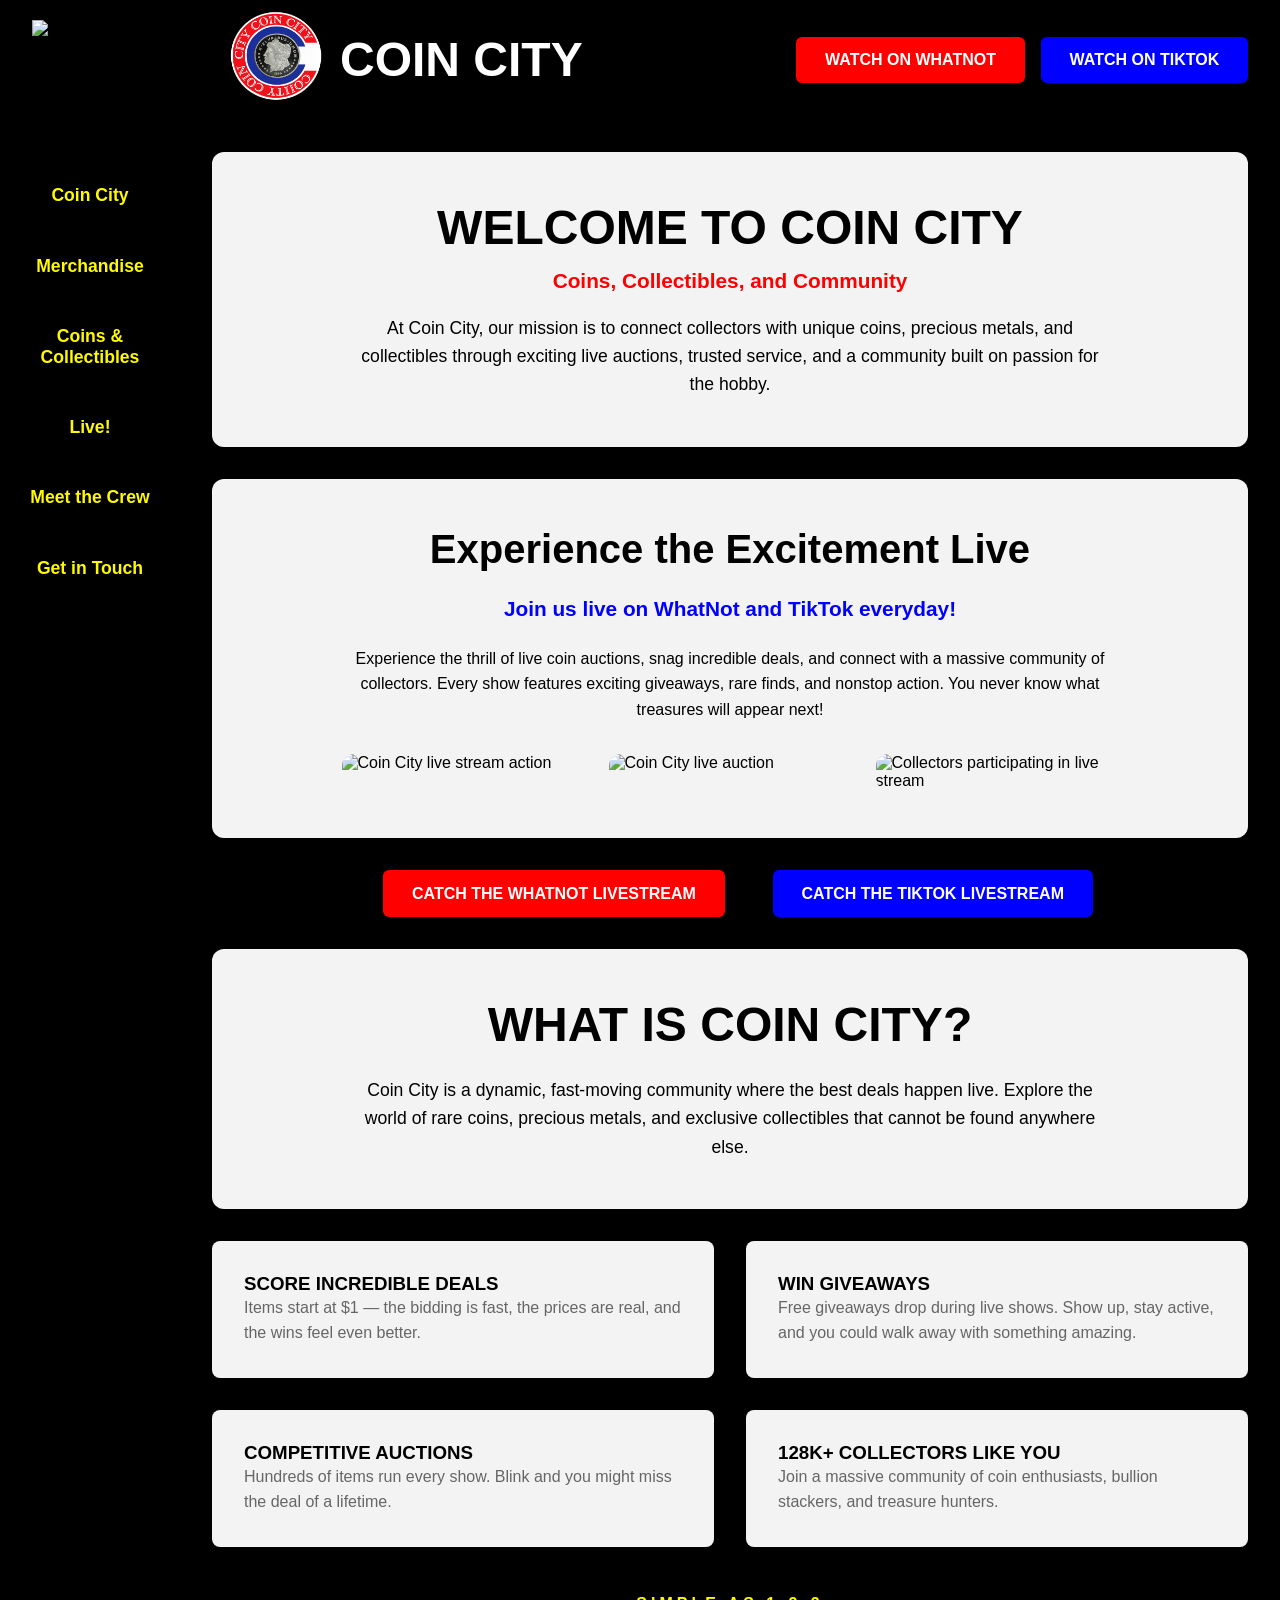
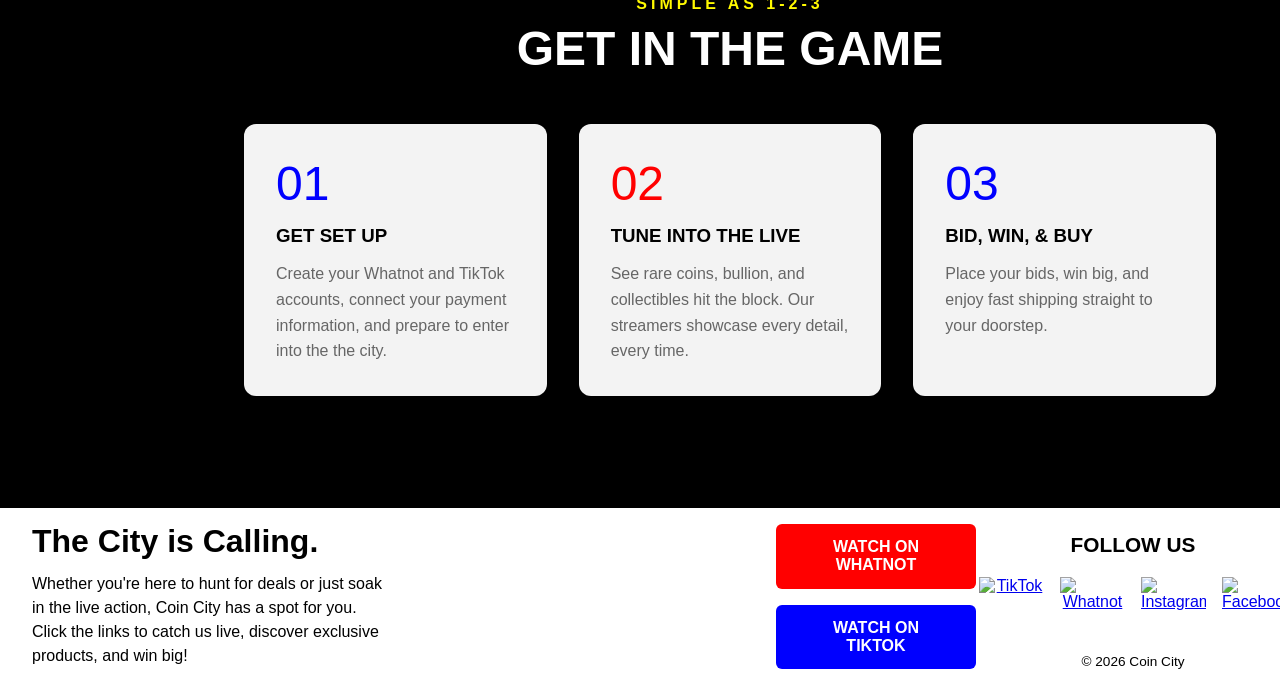
==== index.html @ a2dc7971 "Add files via upload" ====
<!DOCTYPE html>
<html lang="en">
<head>
<title>Coin City</title>
 <meta charset="utf-8">
  <meta name="viewport" content="width=device-width, initial-scale=1.0">
   <link rel="stylesheet" href="cc.css">
</head>
<body id="index">
<div id="wrapper">
<header>
 <div class="hero-area">
<div class="animation">
    <img src="images/livestream.gif" alt="Live stream animation">
</div>
        <img src="logo.png"
             alt="Coin City Logo"
             class="logo">          
</div>
  <h1><a href="index.html">Coin City</a></h1>
  <a class="watch-button"
   href="https://www.whatnot.com/user/coincity?sender_id=5506198&sharing_channel=sms"
   target="_blank">Watch on Whatnot</a>

<a class="watch-button"
   href="https://www.tiktok.com/@coincitycoins"
   target="_blank">Watch on TikTok</a>
</header>
  <nav>
    <a href="index.html">Coin City</a>
    <a href="merchandise.html">Merchandise</a>
    <a href="coins.html">Coins & Collectibles</a>
    <a href="live.html">Live!</a>
    <a href="crew.html">Meet the Crew</a>
    <a href="contact.html">Get in Touch</a>
  </nav>

  <main>
    <section class="welcome">
      <h2>Welcome to Coin City</h2>
      <p>Coins, Collectibles, and Community</p>
      <p>At Coin City, our mission is to connect collectors with unique coins, precious metals, and collectibles through exciting live auctions, trusted service, and a community built on passion for the hobby.</p>
    </section>

<section class="livestream">
    <div class="livestream-text">
        <h2>Experience the Excitement Live</h2>
<p>Join us live on WhatNot and TikTok everyday!</p>
        <p>
            Experience the thrill of live coin auctions, snag incredible deals,
            and connect with a massive community of collectors. Every show features exciting giveaways, rare finds, and nonstop action.
            You never know what treasures will appear next!
        </p>
    </div>

    <div class="livestream-gallery">
        <img src="images/live1.jpeg" alt="Coin City live stream action">
        <img src="images/live2.jpeg" alt="Coin City live auction">
        <img src="images/live3.jpeg" alt="Collectors participating in live stream">
    </div>
</section>

<div class="buttons">
  <a class="watch-button"
     href="https://www.whatnot.com/user/coincity?sender_id=5506198&sharing_channel=sms"
     target="_blank">
     Catch the WhatNot Livestream
  </a>

  <a class="watch-button"
     href="https://www.tiktok.com/@coincitycoins"
     target="_blank">
     Catch the TikTok Livestream
  </a>
</div>

    <section class="info">
      <h2>What is Coin City?</h2>
      <p>Coin City is a dynamic, fast-moving community where the best deals happen live. Explore the world of rare coins, precious metals, and exclusive collectibles that cannot be found anywhere else. </p>
    </section>
    <section class="features">
  <div class="feature-card">
    <h3>Score Incredible Deals</h3>
    <p>Items start at $1 — the bidding is fast, the prices are real, and the wins feel even better.</p>
  </div>

  <div class="feature-card">
    <h3>Win Giveaways</h3>
    <p>Free giveaways drop during live shows. Show up, stay active, and you could walk away with something amazing.</p>
  </div>

  <div class="feature-card">
    <h3>Competitive Auctions</h3>
    <p>Hundreds of items run every show. Blink and you might miss the deal of a lifetime.</p>
  </div>

  <div class="feature-card">
    <h3>128K+ Collectors Like You</h3>
    <p>Join a massive community of coin enthusiasts, bullion stackers, and treasure hunters.</p>
  </div>
</section>
<section class="game-section">
  <p class="game-label">Simple as 1-2-3</p>
  <h2>Get in the Game</h2>
<div class="game-cards">
    <div class="game-card">
      <span class="game-number">01</span>
      <h3>Get Set Up</h3>
      <p>Create your Whatnot and TikTok accounts, connect your payment information, and prepare to enter into the the city.</p>
    </div>

    <div class="game-card">
      <span class="game-number">02</span>
      <h3>Tune Into The Live</h3>
      <p>See rare coins, bullion, and collectibles hit the block. Our streamers showcase every detail, every time.</p>
    </div>

    <div class="game-card">
      <span class="game-number">03</span>
      <h3>Bid, Win, & Buy</h3>
      <p>Place your bids, win big, and enjoy fast shipping straight to your doorstep.</p>
    </div>
  </div>
</section>
  </main>

<footer>

  <div class="footer-left">
    <h3>The City is Calling.</h3>
    <p>Whether you're here to hunt for deals or just soak in the live action, Coin City has a spot for you. Click the links to catch us live, discover exclusive products, and win big!</p>
  </div>

  <div class="footer-live-links">
    <a class="watch-button" href="https://www.whatnot.com/user/coincity?sender_id=5506198&sharing_channel=sms" target="_blank">Watch on Whatnot</a>
    <a class="watch-button" href="https://www.tiktok.com/@coincitycoins" target="_blank">Watch on TikTok</a>
  </div>

  <div class="footer-right">
    <h3>Follow Us</h3>

    <div class="social-icons">
      <a href="https://www.tiktok.com/@coincitycoins" target="_blank">
        <img src="images/tiktok.png" alt="TikTok">
      </a>

      <a href="https://www.whatnot.com/user/coincity?sender_id=5506198&sharing_channel=sms" target="_blank">
        <img src="images/whatnot.png" alt="Whatnot">
      </a>

      <a href="https://www.instagram.com/coincity1?igsh=MTN3eWVmMmRxY3hnbg%3D%3D&utm_source=qr" target="_blank">
        <img src="images/instagram.jpg" alt="Instagram">
      </a>

      <a href="https://www.facebook.com/" target="_blank">
        <img src="images/facebook.png" alt="Facebook">
      </a>
    </div>

    <p class="copyright">&copy; 2026 Coin City</p>
  </div>

</footer>

</div>
</body>
</html>
---- cc.css ----
* {
  margin: 0;
  padding: 0;
  box-sizing: border-box;
}
:root {
  --text: #ffffff;
  --background: #000000;
  --primary: #0000ff;
  --secondary: #ff0000;
  --accent: #fffa00;
}
body {
  font-family: Arial, Helvetica, sans-serif;
  color: #000;
  background-color: #fff;
}
#wrapper {
  width: 100%;
  min-height: 100vh;
  display: grid;
  grid-template-columns: 180px 1fr;
  grid-template-areas:
    "header header"
    "nav main"
    "footer footer";
  position: relative;
}
header {
  grid-area: header;
  height: 120px;
  display: flex;
  align-items: center;
  background-color: var(--background);
  padding: 0 2em;
}
.hero-area {
  display: flex;
  align-items: center;
  gap: 1em;
}
.animation img {
  width: 80px;
  height: 80px;
  object-fit: contain;
  display: block;
}
.logo {
  width: 200px;
  height: 200px;
  object-fit: contain;
  display: block;
  margin-left: 3em;
}
header h1 {
  flex: 1;
  margin-left: -0.75em;
  font-size: 3em;
  line-height: 1;
  text-transform: uppercase;
  font-family: Impact, Haettenschweiler, sans-serif;
}
header h1 a {
  color: var(--text);
  text-decoration: none;
}
.watch-button {
  color: var(--text);
  text-decoration: none;
  font-weight: bold;
  text-transform: uppercase;
  padding: 0.9em 1.8em;
  border-radius: 6px;
  margin-left: 1em;
}
.watch-button:first-of-type {
  background-color: var(--secondary);
}
.watch-button:last-of-type {
  background-color: var(--primary);
}
.watch-button:hover {
  background-color: var(--accent);
  color: var(--background);
}
nav {
  grid-area: nav;
  background-color: var(--background);
  padding-top: 2em;
  text-align: center;
}
nav a {
  display: block;
  text-decoration: none;
  margin: 1em;
  padding: 0.9em 0.5em;
  font-size: 1.1em;
  font-weight: bold;
  border-radius: 6px;
}
nav a:link {
  color: var(--accent);
}
nav a:visited {
  color: var(--secondary);
}
nav a:hover {
  color: var(--primary);
  background-color: #111111;
  transform: scale(1.05);
  transition: all 0.3s ease;
}
nav a:active {
  color: var(--primary);
}
main {
  grid-area: main;
  padding: 2em;
  padding-bottom: 4em;
  background-color: var(--background);
}
.welcome {
  background-color: #f3f3f3;
  padding: 3em 2em;
  margin-bottom: 2em;
  text-align: center;
  border-radius: 12px;
}
.welcome h2 {
  font-family: Impact, Haettenschweiler, sans-serif;
  font-size: 3em;
  text-transform: uppercase;
  margin-bottom: 0.3em;
}
.welcome p:first-of-type {
  font-size: 1.3em;
  font-weight: bold;
  color: var(--secondary);
  margin-bottom: 1em;
}
.welcome p:last-of-type {
  max-width: 750px;
  margin: 0 auto;
  line-height: 1.6;
  font-size: 1.1em;
}
.livestream {
  background-color: #f3f3f3;
  padding: 3em 2em;
  border-radius: 12px;
  margin-bottom: 2em;
}
.livestream-text {
  text-align: center;
  margin-bottom: 2em;
}
.livestream-text h2 {
  font-family: Impact, Haettenschweiler, sans-serif;
  font-size: 2.5em;
  margin-bottom: 0.5em;
}
.livestream-text p:first-of-type {
  font-size: 1.3em;
  font-weight: bold;
  color: var(--primary);
  margin-bottom: 1em;
}
.livestream-text p {
  max-width: 750px;
  margin: 0 auto 1em auto;
  line-height: 1.6;
}
.livestream-gallery {
  display: flex;
  justify-content: center;
  gap: 1.5em;
  flex-wrap: wrap;
}
.livestream-gallery img {
  width: 25%;
  min-width: 200px;
  border-radius: 12px;
  object-fit: cover;
  transition: transform 0.3s ease;
}
.info {
  background-color: #f3f3f3;
  padding: 3em 2em;
  margin-bottom: 2em;
  text-align: center;
  border-radius: 12px;
}
.info h2 {
  font-family: Impact, Haettenschweiler, sans-serif;
  font-size: 3em;
  text-transform: uppercase;
  margin-bottom: 0.5em;
}
.info p {
  max-width: 750px;
  margin: 0 auto;
  line-height: 1.6;
  font-size: 1.1em;
}
.game-section {
  background-color: var(--background);
  color: var(--text);
  padding: 3em 2em;
  text-align: center;
}
.game-label {
  color: var(--accent);
  text-transform: uppercase;
  font-weight: bold;
  letter-spacing: 0.25em;
  margin-bottom: 0.5em;
}
.game-section h2 {
  font-family: Impact, Haettenschweiler, sans-serif;
  font-size: 3em;
  text-transform: uppercase;
  margin-bottom: 1em;
}
.game-cards {
  display: grid;
  grid-template-columns: repeat(3, 1fr);
  gap: 2em;
}
.game-card {
  background-color: #f3f3f3;
  color: #000000;
  padding: 2em;
  border-radius: 12px;
  text-align: left;
  position: relative;
}
.game-number {
  font-family: Impact, Haettenschweiler, sans-serif;
  font-size: 3em;
  display: block;
  margin-bottom: 0.3em;
  color: var(--secondary);
}
.game-card:first-child .game-number,
.game-card:last-child .game-number {
  color: var(--primary);
}
.game-card h3 {
  text-transform: uppercase;
  margin-bottom: 0.75em;
}
.game-card p {
  color: #666666;
  line-height: 1.6;
}
.buttons {
  display: flex;
  justify-content: center;
  gap: 2em;
  margin: 2em 0;
}
.features {
  display: grid;
  grid-template-columns: repeat(2, 1fr);
  gap: 2em;
  margin-top: 2em;
}
.feature-card {
  background-color: #f3f3f3;
  padding: 2em;
  border-radius: 8px;
}
.feature-card h3 {
  text-transform: uppercase;
}
.feature-card p {
  color: #666;
  line-height: 1.6;
}
footer {
  grid-area: footer;
  background-color: #ffffff;
  color: #000000;
  padding: 1em 2em;
  display: grid;
  grid-template-columns: 1fr 220px 230px;
  align-items: end;
  gap: 2em;
}
.footer-left {
  justify-self: start;
  align-self: start;
  text-align: left;
  max-width: 350px;
}
.footer-left h3 {
  font-size: 2em;
  margin-bottom: 0.4em;
  font-family: Impact, Haettenschweiler, sans-serif;
  line-height: 1.1;
  color: #000000;
}
.footer-left p {
  color: #000000;
  line-height: 1.5;
}
.footer-live-links {
  display: flex;
  flex-direction: column;
  gap: 1em;
  align-items: center;
  justify-self: center;
  align-self: end;
}
.footer-live-links .watch-button {
  width: 200px;
  text-align: center;
  margin: 0;
}
.footer-right {
  display: flex;
  flex-direction: column;
  align-items: center;
  justify-self: center;
  align-self: end;
  text-align: center;
}
.footer-right h3 {
  margin-bottom: 1em;
  text-transform: uppercase;
  font-size: 1.3em;
  color: #000000;
}
.social-icons {
  display: flex;
  justify-content: center;
  gap: 1em;
  margin-bottom: 0.75em;
}
.social-icons a {
  display: inline-block;
  transition: transform .3s ease;
}
.social-icons a:hover {
  transform: scale(1.1);
}
.social-icons img {
  width: 65px;
  height: 65px;
  object-fit: contain;
  display: block;
}
.copyright {
  font-size: 0.85em;
  color: #000000;
}
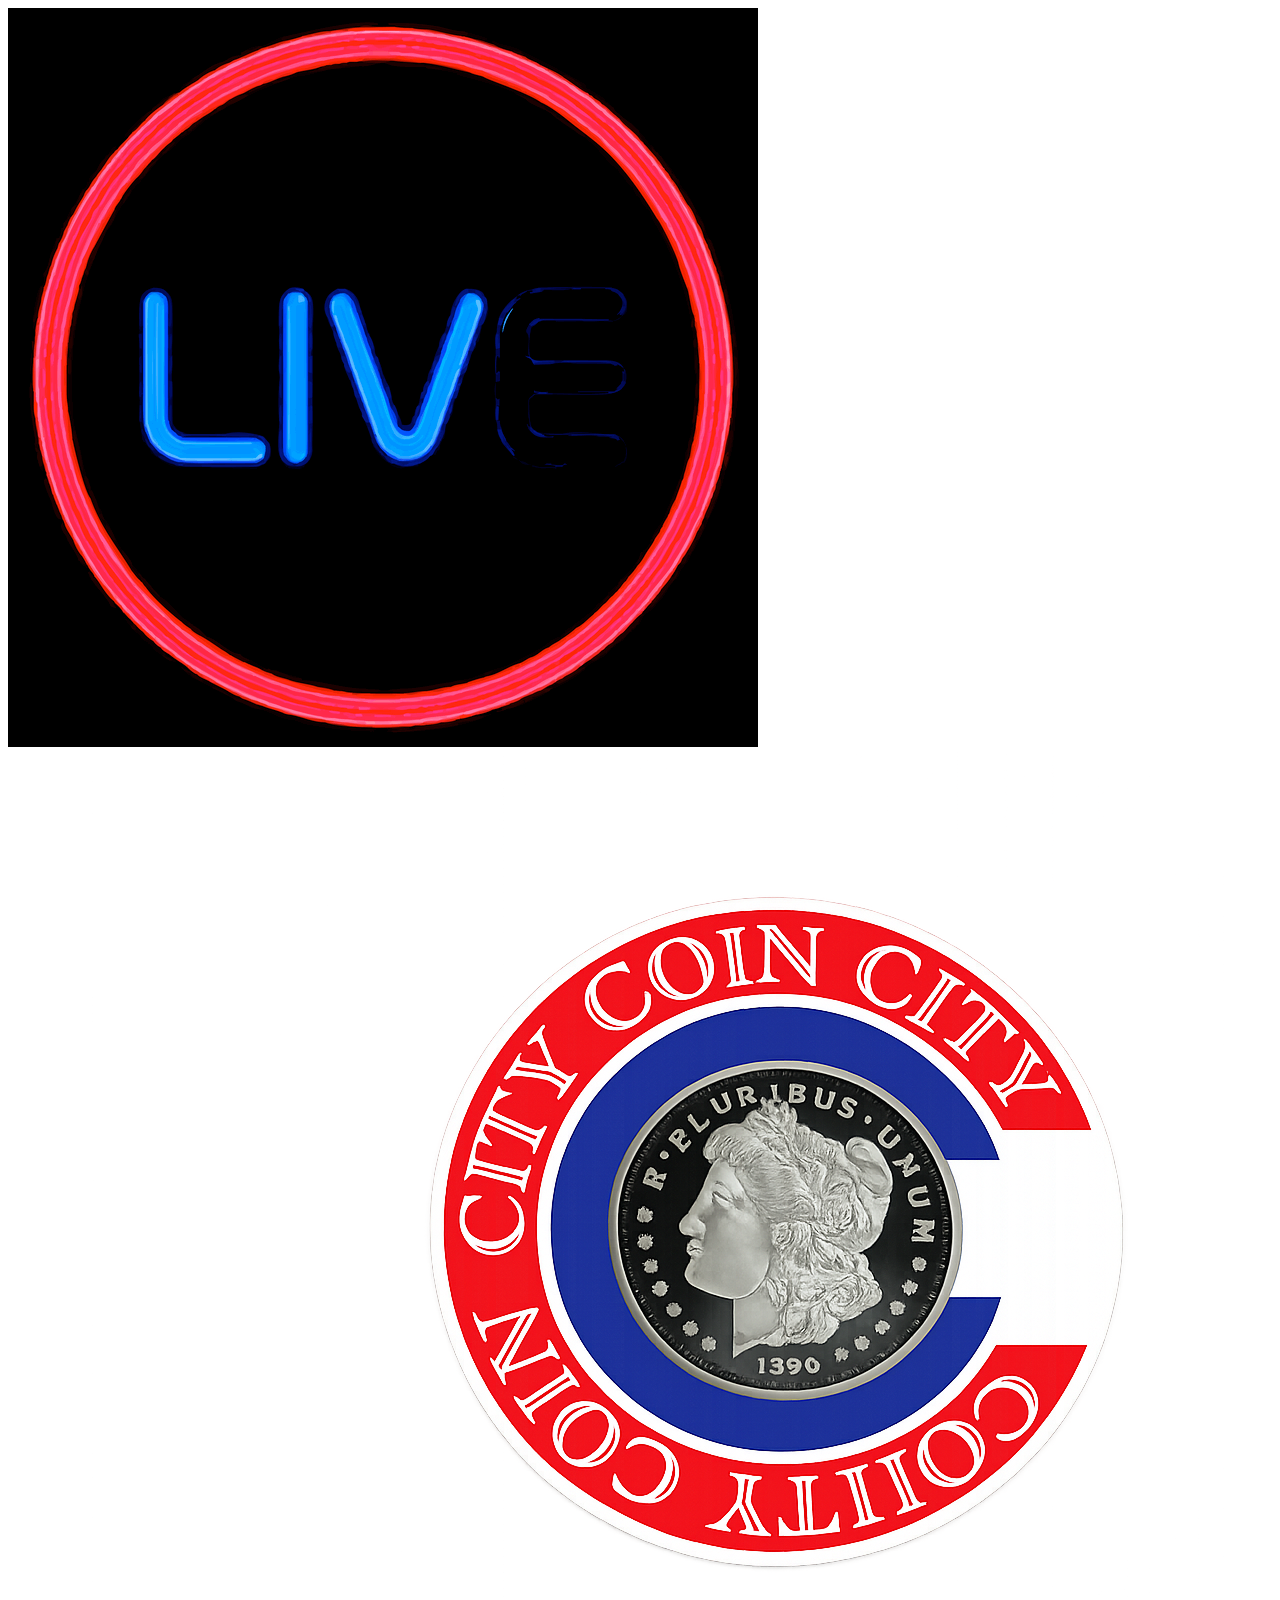
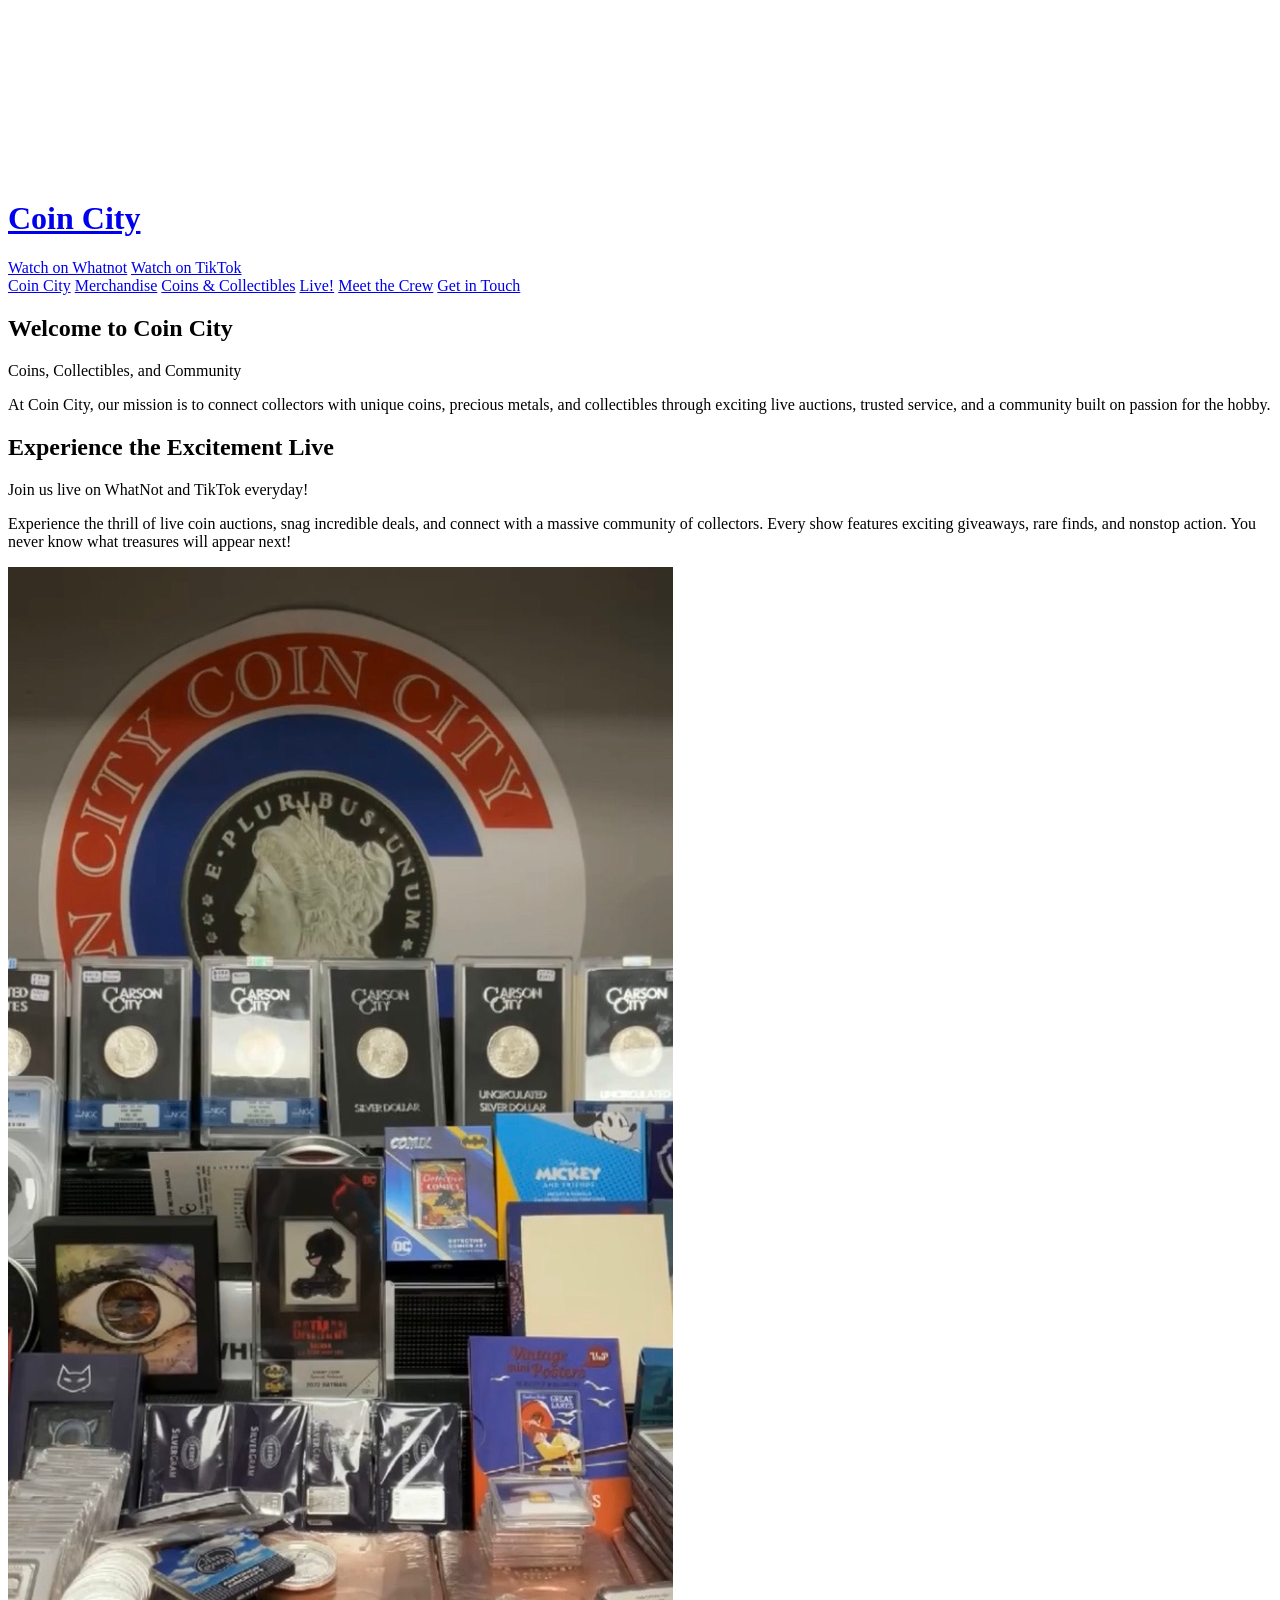
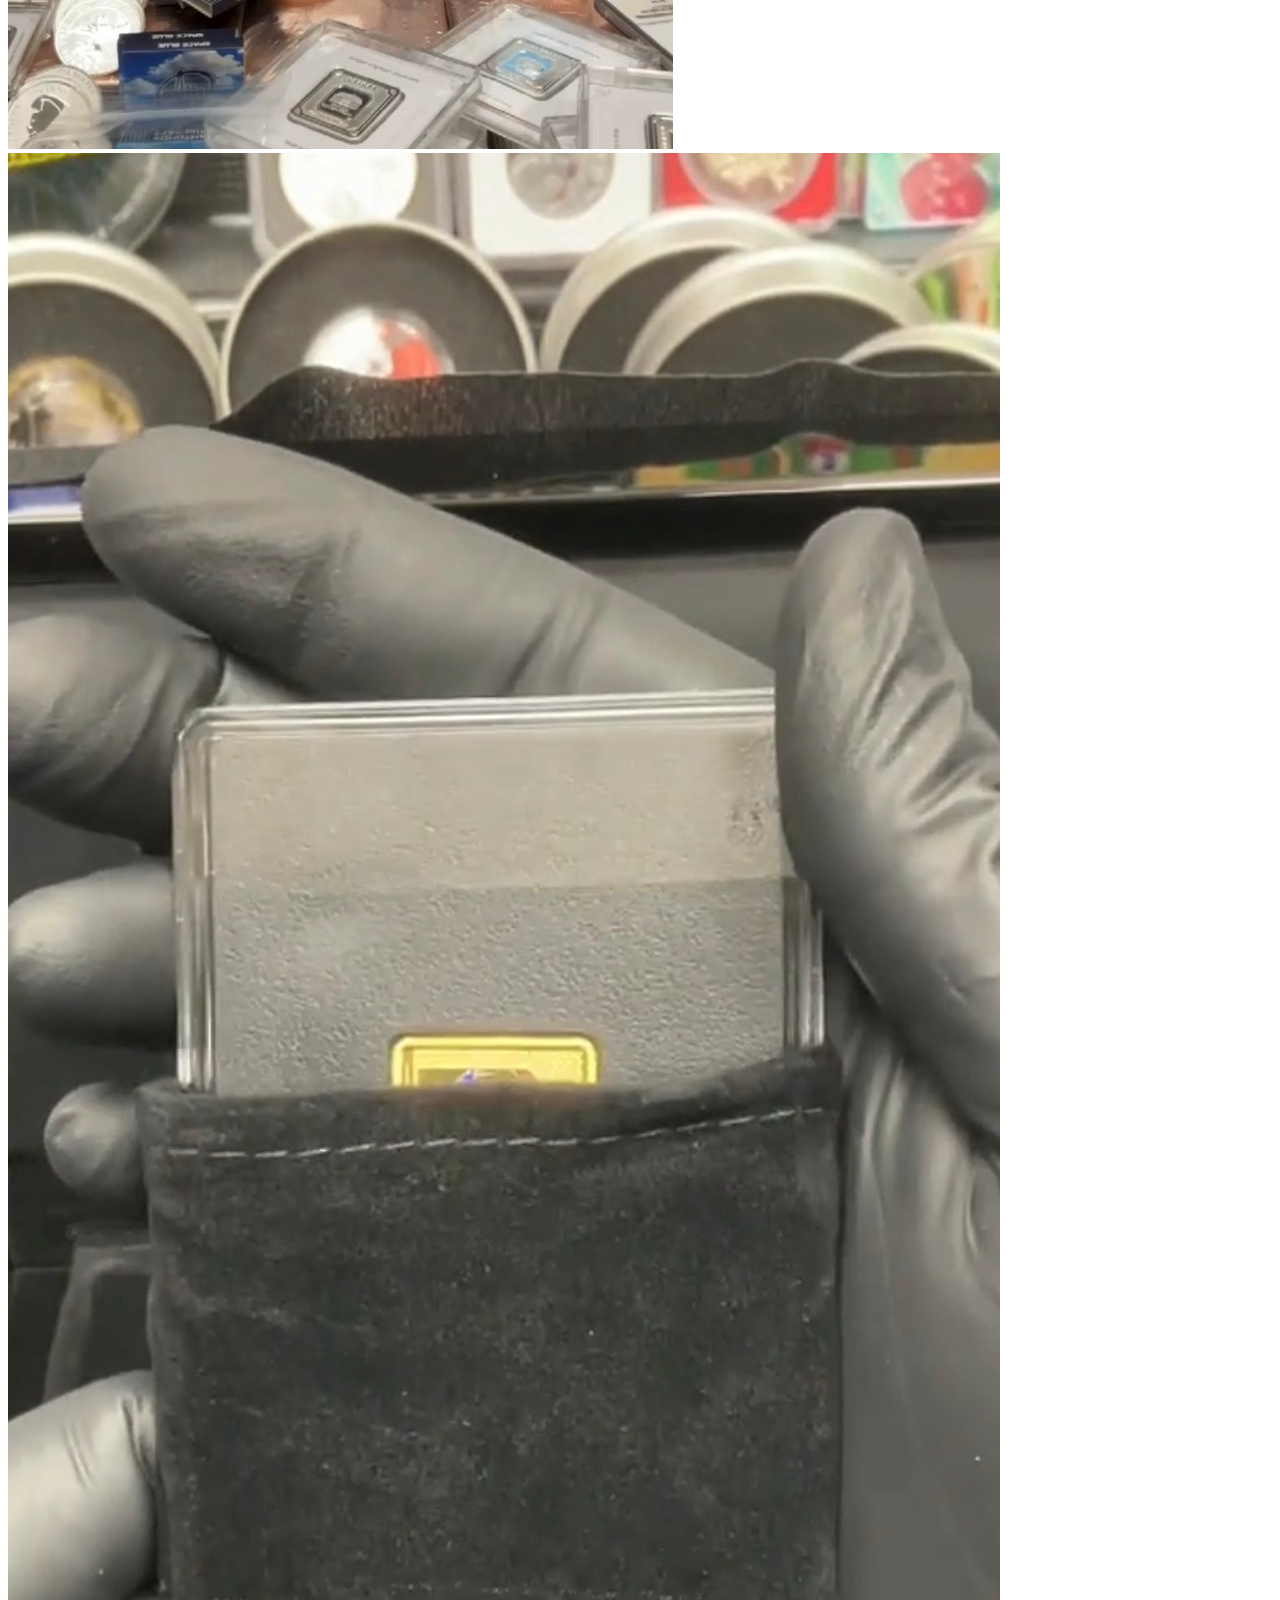
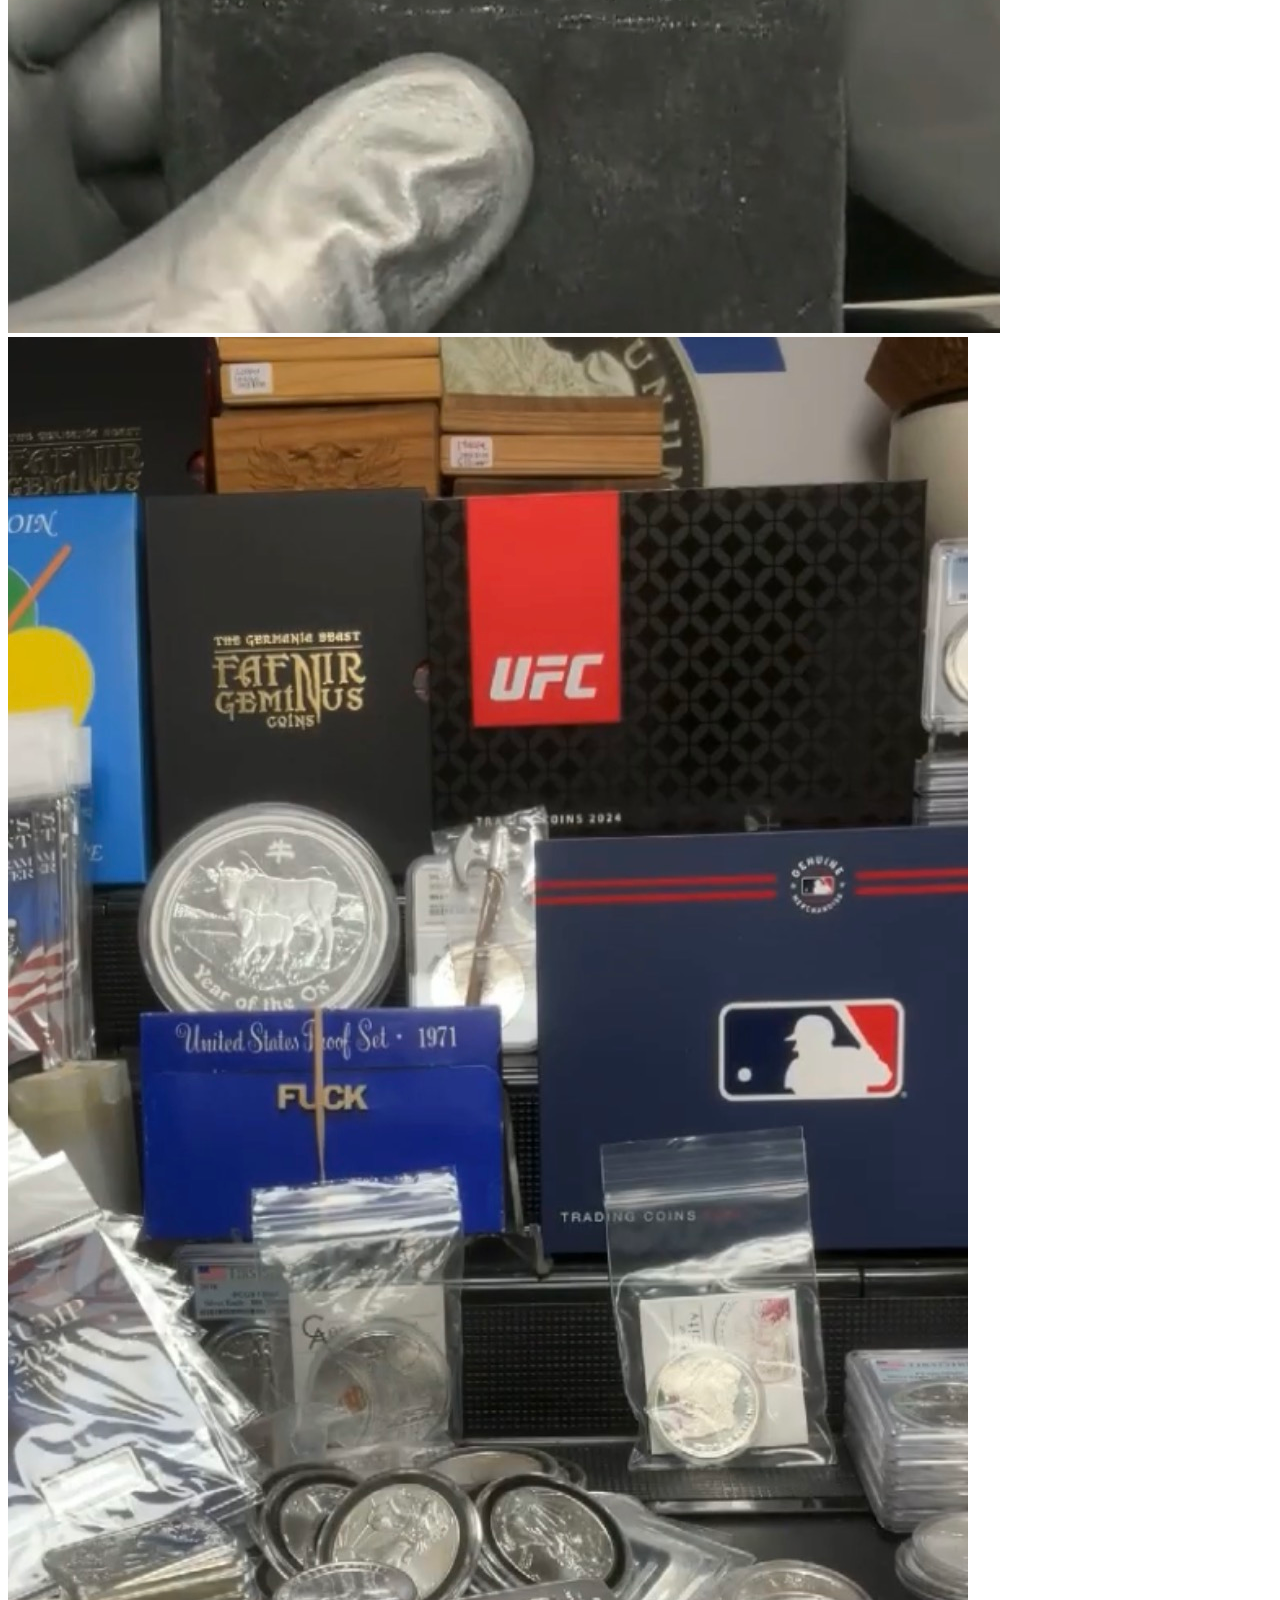
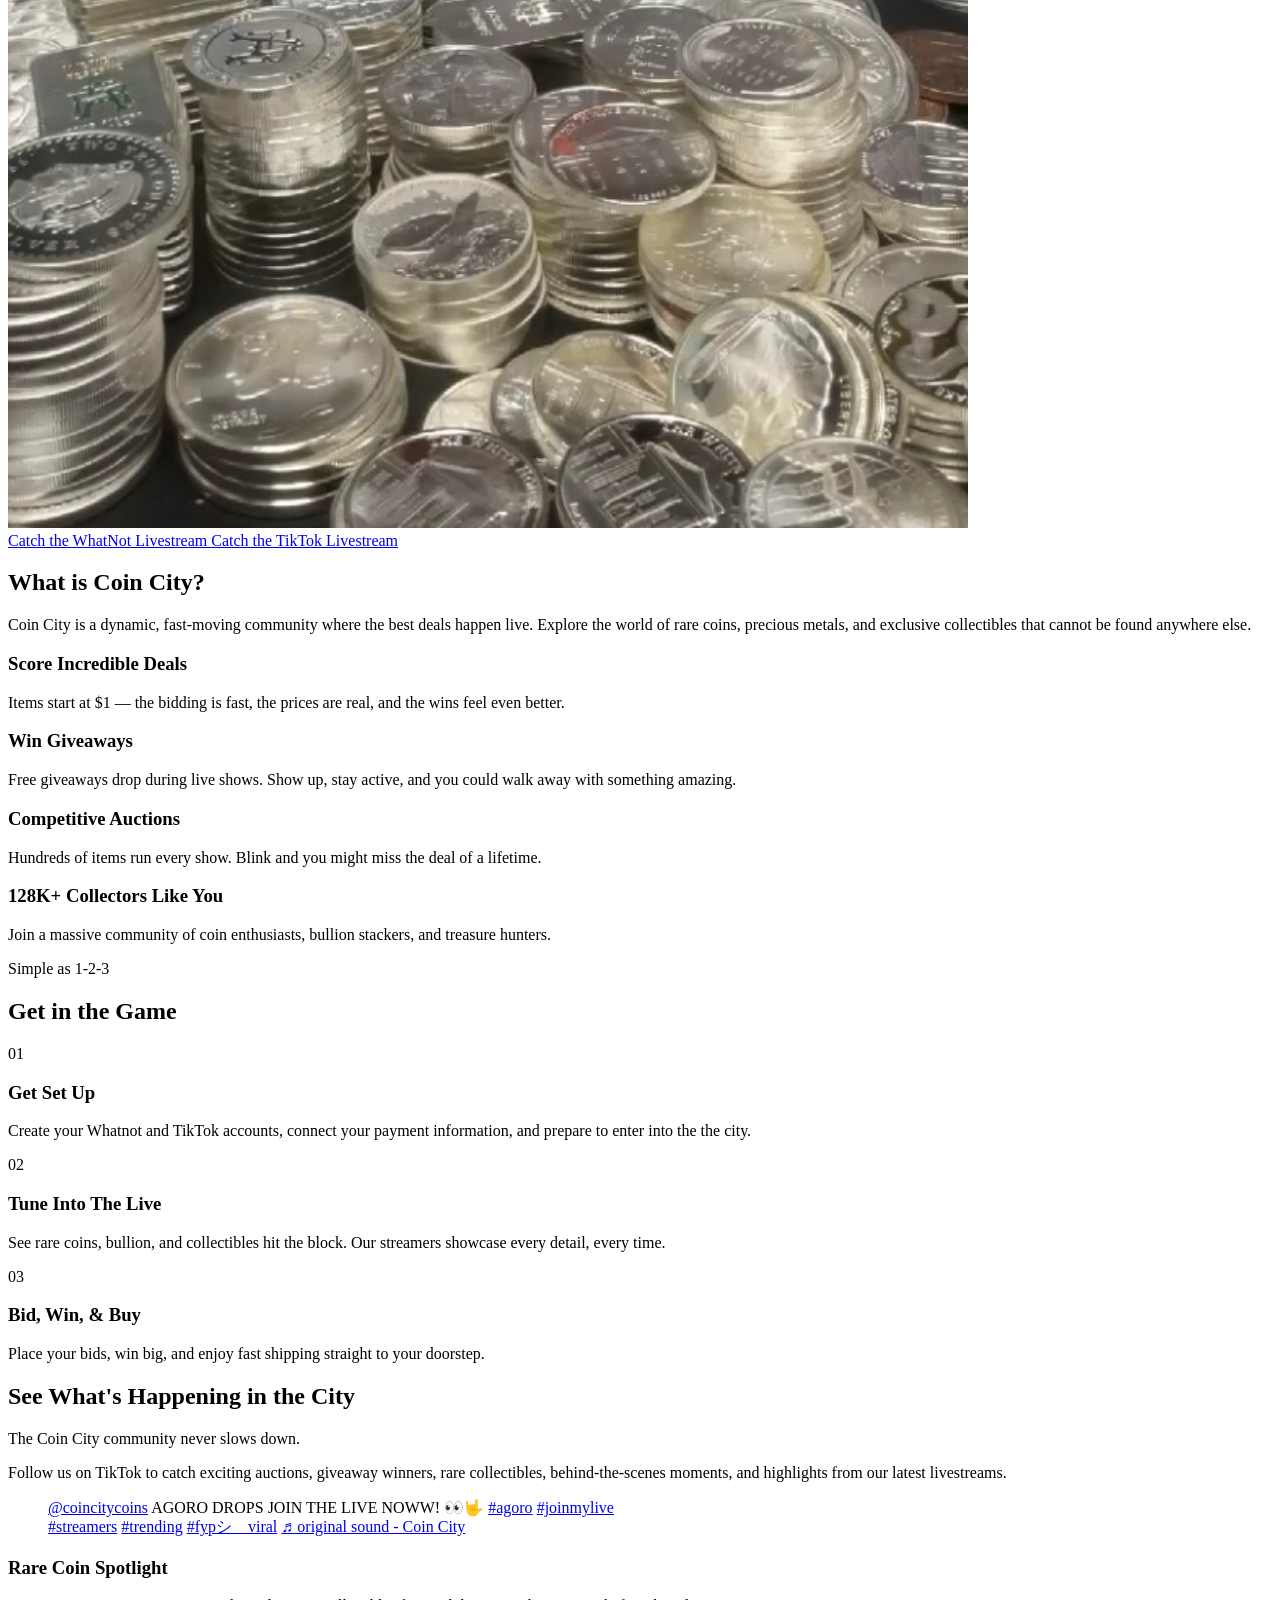
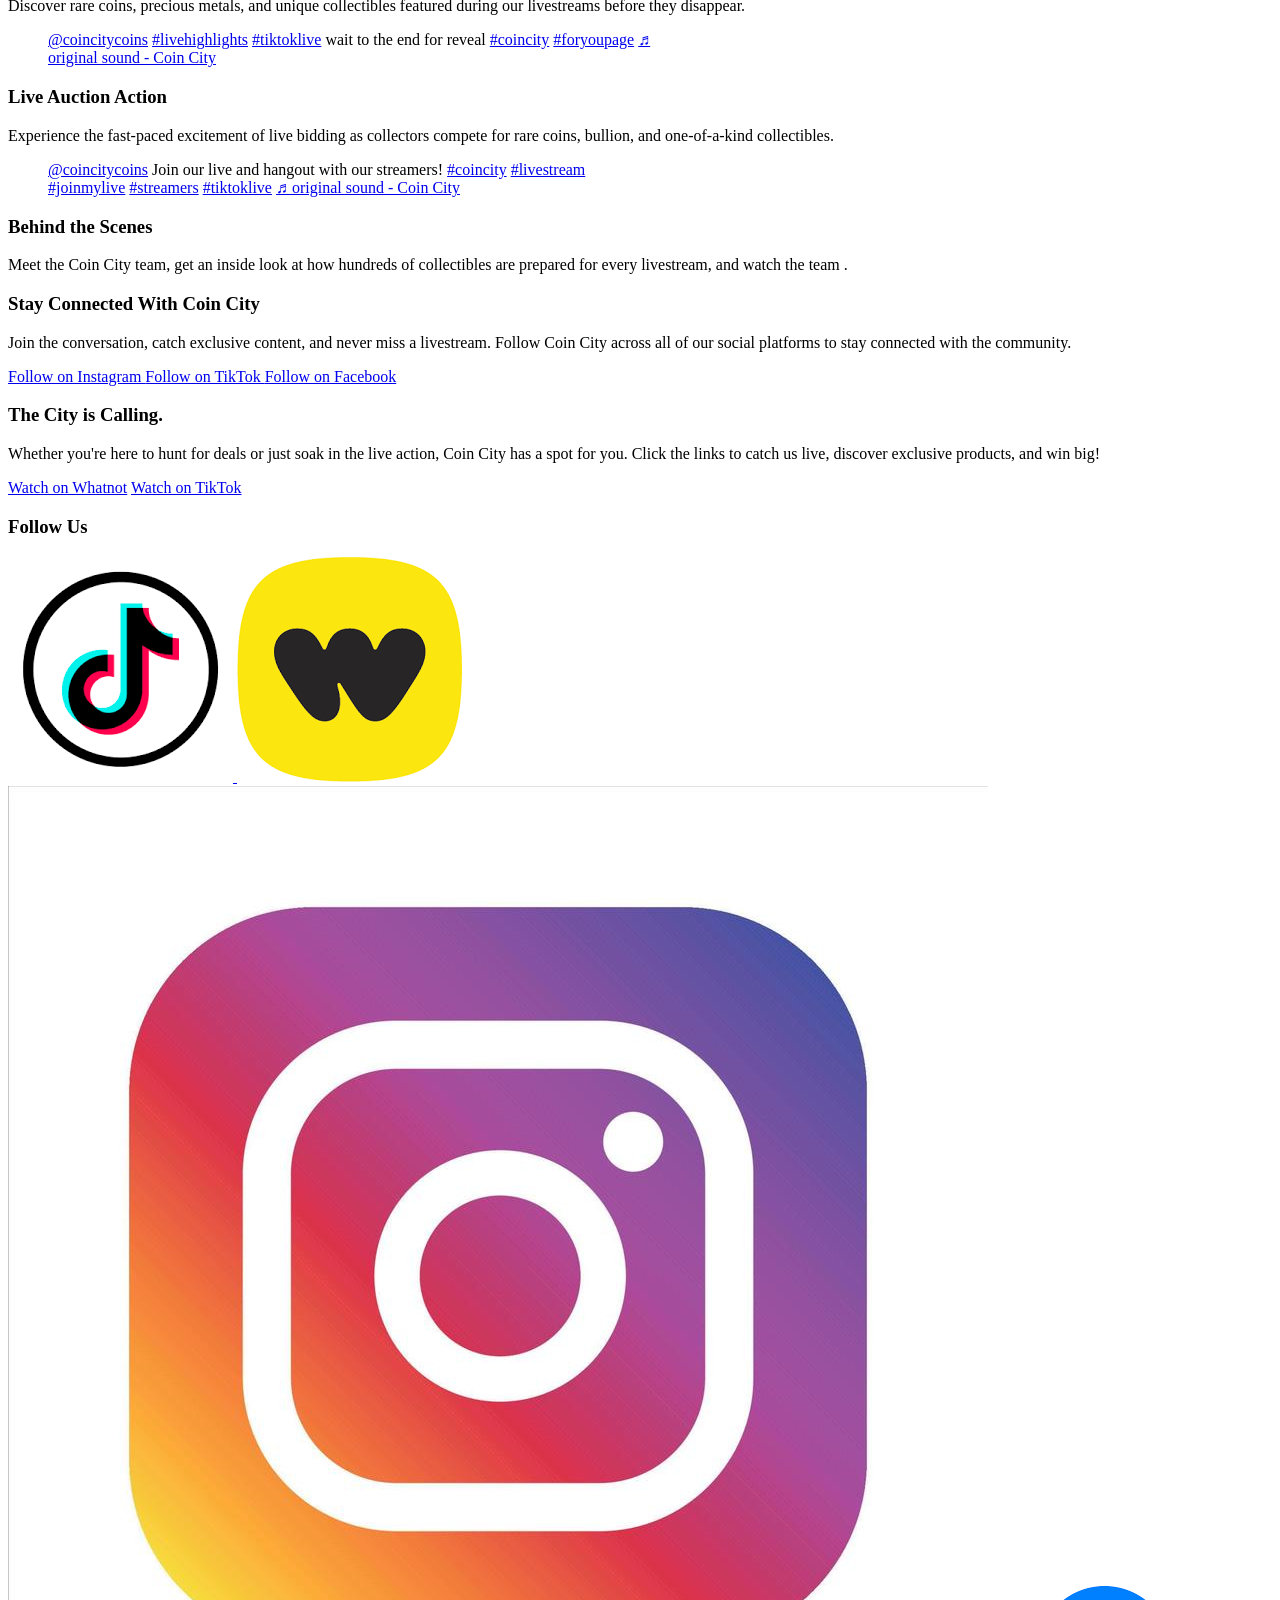
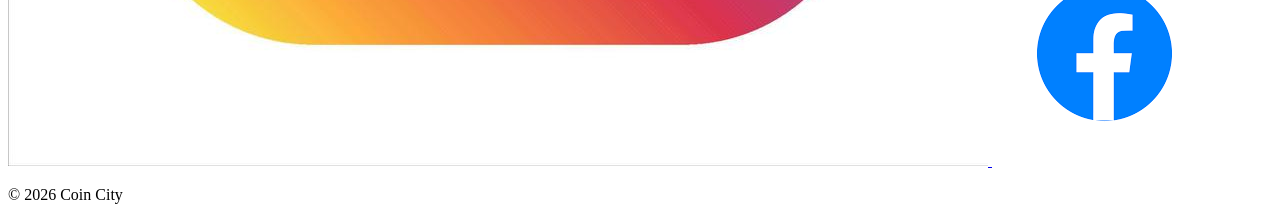
==== commit 47d85c07: "Add files via upload" ====
--- a/index.html
+++ b/index.html
@@ -1,17 +1,23 @@
 <!DOCTYPE html>
 <html lang="en">
 <head>
-<title>Coin City</title>
- <meta charset="utf-8">
-  <meta name="viewport" content="width=device-width, initial-scale=1.0">
-   <link rel="stylesheet" href="cc.css">
+<title>Coin City | Live Coin Auctions, Collectibles & Community</title>
+
+<meta charset="utf-8">
+
+<meta name="viewport" content="width=device-width, initial-scale=1.0">
+
+<meta name="description"
+content="Join Coin City for exciting live coin auctions, rare collectibles, exclusive giveaways, and a welcoming community on TikTok and Whatnot.">
+
+<link rel="stylesheet" href="cc.css">
 </head>
 <body id="index">
 <div id="wrapper">
 <header>
  <div class="hero-area">
 <div class="animation">
-    <img src="images/livestream.gif" alt="Live stream animation">
+    <img src="livestream.gif" alt="Live stream animation">
 </div>
         <img src="logo.png"
              alt="Coin City Logo"
@@ -54,9 +60,9 @@
     </div>
 
     <div class="livestream-gallery">
-        <img src="images/live1.jpeg" alt="Coin City live stream action">
-        <img src="images/live2.jpeg" alt="Coin City live auction">
-        <img src="images/live3.jpeg" alt="Collectors participating in live stream">
+        <img src="live1.jpeg" alt="Coin City live stream action" loading="lazy">
+        <img src="live2.jpeg" alt="Coin City live auction" loading="lazy">
+        <img src="live3.jpeg" alt="Collectors participating in live stream" loading="lazy">
     </div>
 </section>
 
@@ -122,6 +128,108 @@
     </div>
   </div>
 </section>
+<section class="social-feed">
+
+  <h2>See What's Happening in the City</h2>
+
+  <p class="social-tagline">
+    The Coin City community never slows down.
+  </p>
+
+  <p class="social-intro">
+    Follow us on TikTok to catch exciting auctions, giveaway winners, rare collectibles,
+    behind-the-scenes moments, and highlights from our latest livestreams.
+  </p>
+
+  <div class="social-videos">
+
+    <div class="social-card">
+   <blockquote class="tiktok-embed"
+cite="https://www.tiktok.com/@coincitycoins/video/7644366414480002334"
+data-video-id="7644366414480002334"
+style="max-width: 605px; min-width: 325px;">
+<section>
+<a target="_blank" title="@coincitycoins" href="https://www.tiktok.com/@coincitycoins?refer=embed">@coincitycoins</a>
+AGORO DROPS JOIN THE LIVE NOWW! 👀🤟
+<a title="agoro" target="_blank" href="https://www.tiktok.com/tag/agoro?refer=embed">#agoro</a>
+<a title="joinmylive" target="_blank" href="https://www.tiktok.com/tag/joinmylive?refer=embed">#joinmylive</a>
+<a title="streamers" target="_blank" href="https://www.tiktok.com/tag/streamers?refer=embed">#streamers</a>
+<a title="trending" target="_blank" href="https://www.tiktok.com/tag/trending?refer=embed">#trending</a>
+<a title="fypシ゚viral" target="_blank" href="https://www.tiktok.com/tag/fyp%E3%82%B7%E3%82%9Aviral?refer=embed">#fypシ゚viral</a>
+<a target="_blank" title="♬ original sound - Coin City" href="https://www.tiktok.com/music/original-sound-7644366454678145822?refer=embed">♬ original sound - Coin City</a>
+</section>
+</blockquote>
+
+      <h3>Rare Coin Spotlight</h3>
+
+      <p>
+        Discover rare coins, precious metals, and unique collectibles featured during our
+        livestreams before they disappear.
+      </p>
+
+    </div>
+
+    <div class="social-card">
+
+<blockquote class="tiktok-embed" cite="https://www.tiktok.com/@coincitycoins/video/7658485566723378462" data-video-id="7658485566723378462" style="max-width: 605px;min-width: 325px;" > <section> <a target="_blank" title="@coincitycoins" href="https://www.tiktok.com/@coincitycoins?refer=embed">@coincitycoins</a> <a title="livehighlights" target="_blank" href="https://www.tiktok.com/tag/livehighlights?refer=embed">#livehighlights</a> <a title="tiktoklive" target="_blank" href="https://www.tiktok.com/tag/tiktoklive?refer=embed">#tiktoklive</a> wait to the end for reveal <a title="coincity" target="_blank" href="https://www.tiktok.com/tag/coincity?refer=embed">#coincity</a> <a title="foryoupage" target="_blank" href="https://www.tiktok.com/tag/foryoupage?refer=embed">#foryoupage</a> <a target="_blank" title="♬ original sound - Coin City" href="https://www.tiktok.com/music/original-sound-7658485548374346527?refer=embed">♬ original sound - Coin City</a> </section> </blockquote> 
+
+      <h3>Live Auction Action</h3>
+
+      <p>
+        Experience the fast-paced excitement of live bidding as collectors compete for rare coins, bullion, and one-of-a-kind collectibles.
+      </p>
+
+    </div>
+
+    <div class="social-card">
+
+<blockquote class="tiktok-embed" cite="https://www.tiktok.com/@coincitycoins/video/7646575295323032863" data-video-id="7646575295323032863" style="max-width: 605px;min-width: 325px;" > <section> <a target="_blank" title="@coincitycoins" href="https://www.tiktok.com/@coincitycoins?refer=embed">@coincitycoins</a> Join our live and hangout with our streamers! <a title="coincity" target="_blank" href="https://www.tiktok.com/tag/coincity?refer=embed">#coincity</a> <a title="livestream" target="_blank" href="https://www.tiktok.com/tag/livestream?refer=embed">#livestream</a> <a title="joinmylive" target="_blank" href="https://www.tiktok.com/tag/joinmylive?refer=embed">#joinmylive</a> <a title="streamers" target="_blank" href="https://www.tiktok.com/tag/streamers?refer=embed">#streamers</a> <a title="tiktoklive" target="_blank" href="https://www.tiktok.com/tag/tiktoklive?refer=embed">#tiktoklive</a> <a target="_blank" title="♬ original sound - Coin City" href="https://www.tiktok.com/music/original-sound-7646575322909002527?refer=embed">♬ original sound - Coin City</a> </section> </blockquote> <script async src="https://www.tiktok.com/embed.js"></script>
+
+      <h3>Behind the Scenes</h3>
+
+      <p>
+        Meet the Coin City team, get an inside look at how hundreds of collectibles are
+        prepared for every livestream, and watch the team .
+      </p>
+
+    </div>
+
+  </div>
+
+  <div class="social-cta">
+
+    <h3>Stay Connected With Coin City</h3>
+
+    <p>
+      Join the conversation, catch exclusive content, and never miss a livestream.
+      Follow Coin City across all of our social platforms to stay connected with the community.
+    </p>
+
+   <div class="buttons">
+
+  <a class="watch-button instagram-button"
+     href="https://www.instagram.com/coincity1"
+     target="_blank">
+     Follow on Instagram
+  </a>
+
+<a class="watch-button tiktok-button"
+   href="https://www.tiktok.com/@coincitycoins"
+   target="_blank">
+   Follow on TikTok
+</a>
+
+  <a class="watch-button"
+     href="https://www.facebook.com/"
+     target="_blank">
+     Follow on Facebook
+  </a>
+
+</div>
+
+  </div>
+
+</section>
   </main>
 
 <footer>
@@ -141,19 +249,19 @@
 
     <div class="social-icons">
       <a href="https://www.tiktok.com/@coincitycoins" target="_blank">
-        <img src="images/tiktok.png" alt="TikTok">
+        <img src="tiktok.png" alt="TikTok">
       </a>
 
       <a href="https://www.whatnot.com/user/coincity?sender_id=5506198&sharing_channel=sms" target="_blank">
-        <img src="images/whatnot.png" alt="Whatnot">
+        <img src="whatnot.png" alt="Whatnot">
       </a>
 
       <a href="https://www.instagram.com/coincity1?igsh=MTN3eWVmMmRxY3hnbg%3D%3D&utm_source=qr" target="_blank">
-        <img src="images/instagram.jpg" alt="Instagram">
+        <img src="instagram.jpg" alt="Instagram">
       </a>
 
       <a href="https://www.facebook.com/" target="_blank">
-        <img src="images/facebook.png" alt="Facebook">
+        <img src="facebook.png" alt="Facebook">
       </a>
     </div>
 
@@ -163,5 +271,6 @@
 </footer>
 
 </div>
+<script async src="https://www.tiktok.com/embed.js"></script>
 </body>
 </html>
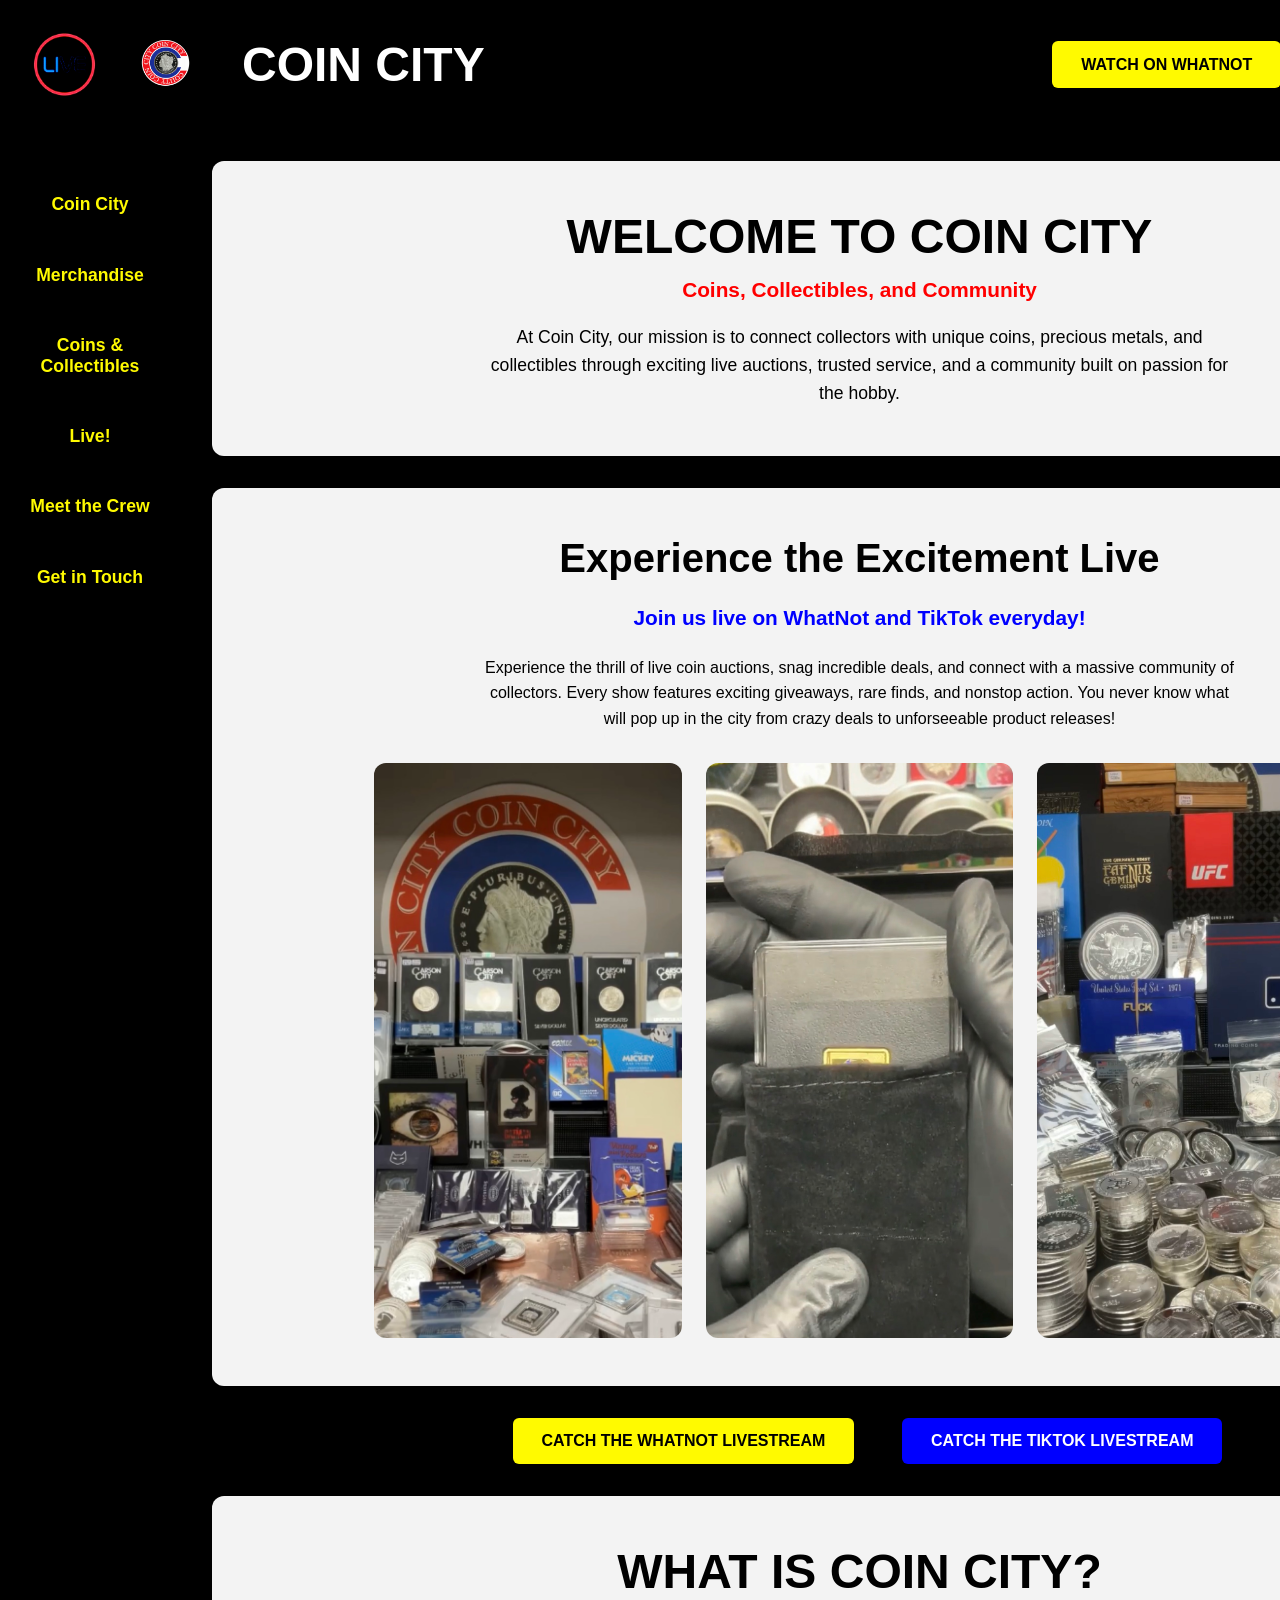
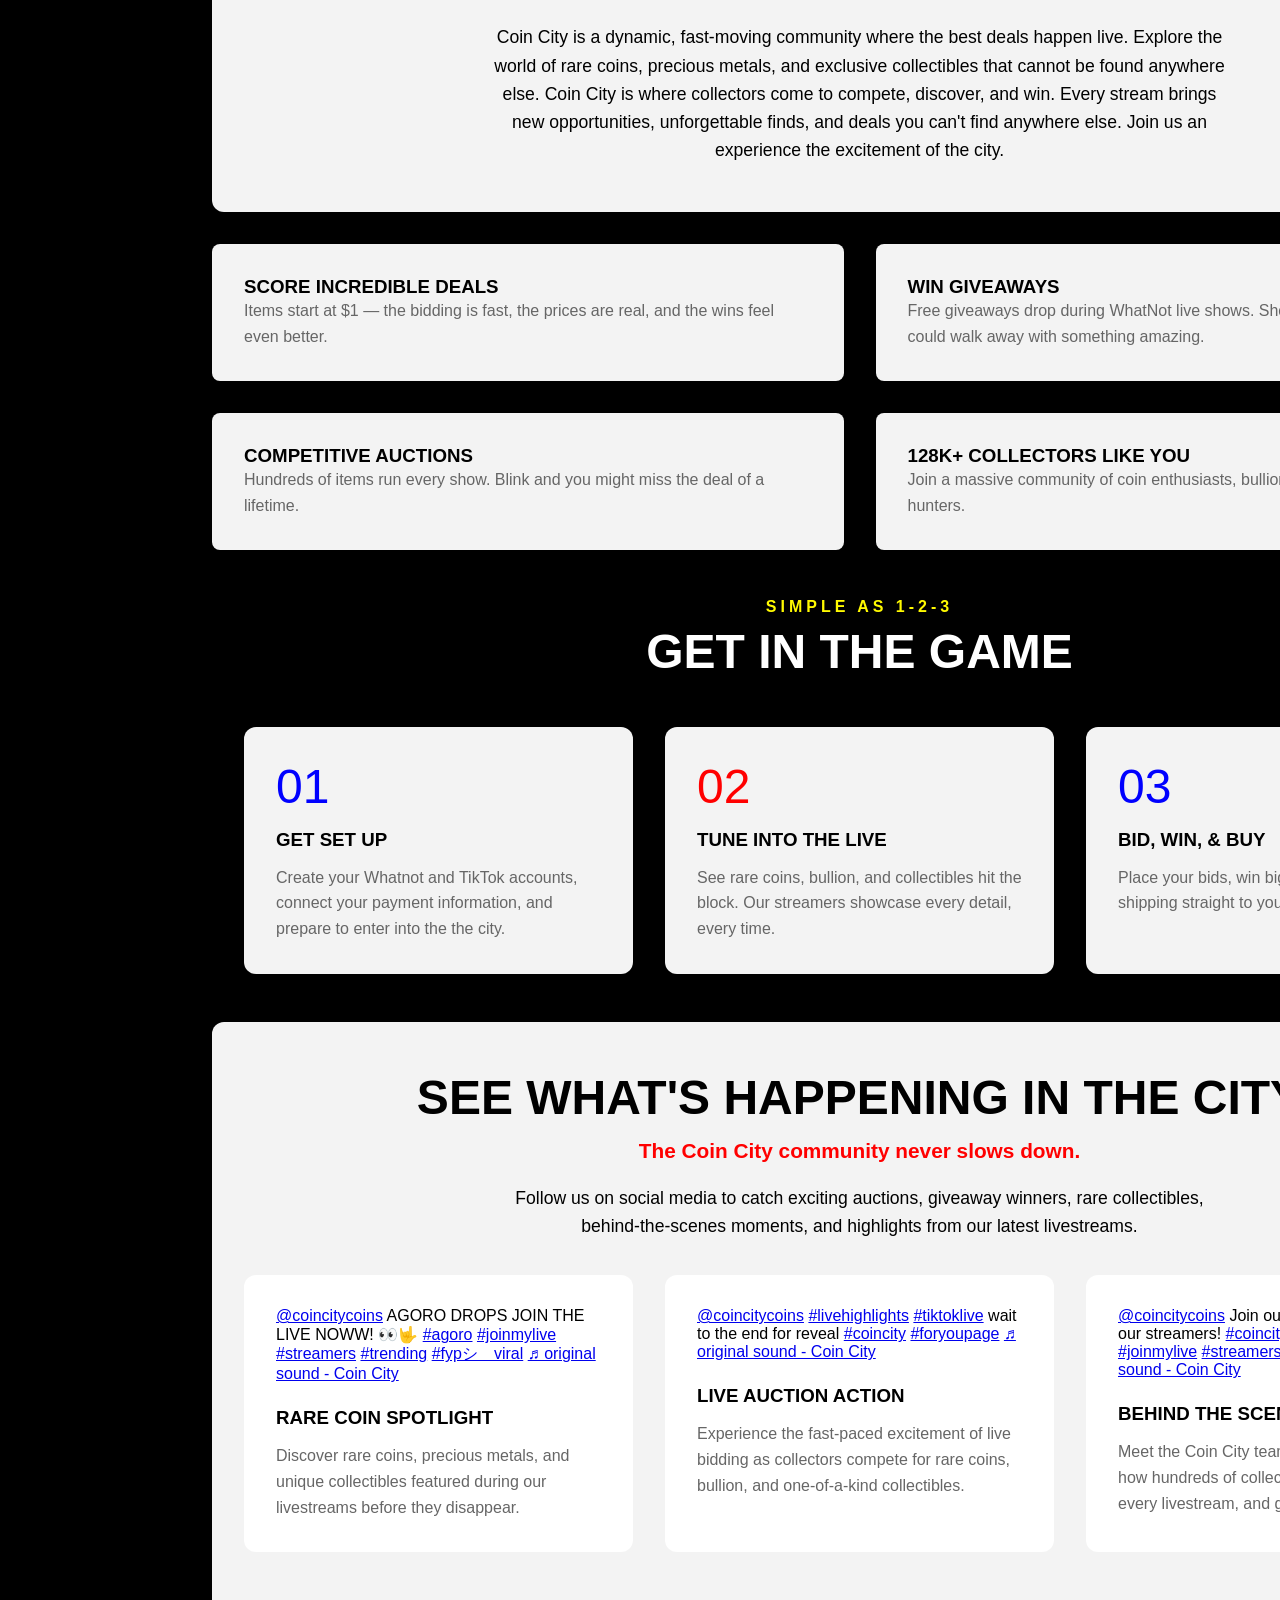
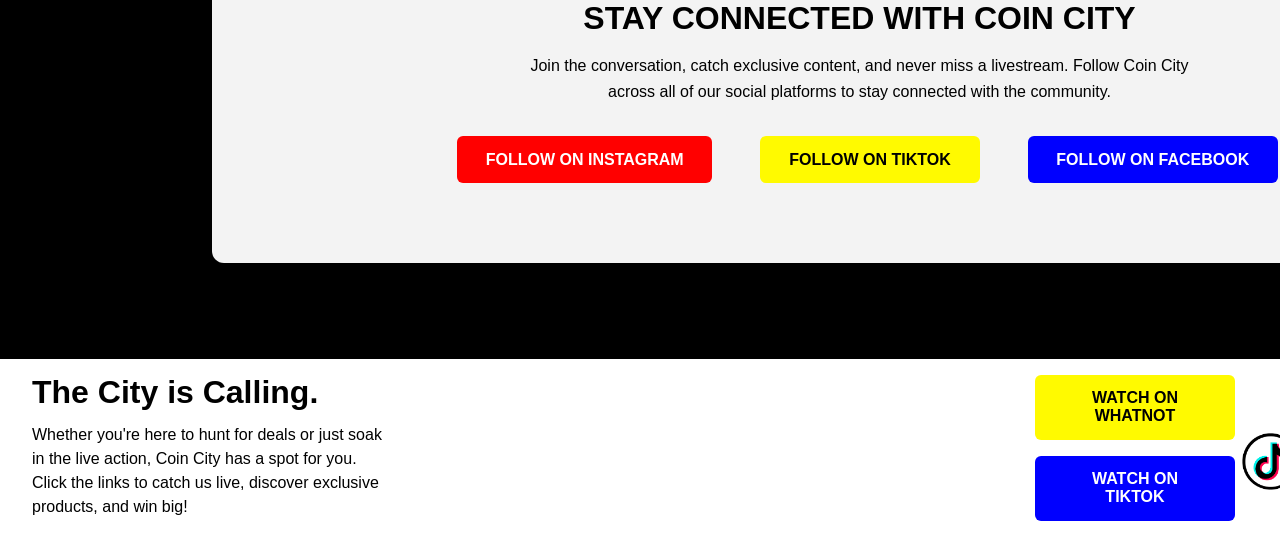
==== commit bd136362: "Add files via upload" ====
--- a/index.html
+++ b/index.html
@@ -15,22 +15,31 @@
 <body id="index">
 <div id="wrapper">
 <header>
- <div class="hero-area">
-<div class="animation">
-    <img src="livestream.gif" alt="Live stream animation">
-</div>
-        <img src="logo.png"
-             alt="Coin City Logo"
-             class="logo">          
-</div>
+  <div class="hero-area">
+    <div class="animation">
+      <img src="livestream.gif" alt="Live stream animation">
+    </div>
+
+    <img src="logo.png"
+         alt="Coin City logo"
+         class="logo">
+  </div>
+
   <h1><a href="index.html">Coin City</a></h1>
-  <a class="watch-button"
-   href="https://www.whatnot.com/user/coincity?sender_id=5506198&sharing_channel=sms"
-   target="_blank">Watch on Whatnot</a>
-
-<a class="watch-button"
-   href="https://www.tiktok.com/@coincitycoins"
-   target="_blank">Watch on TikTok</a>
+
+  <div class="header-buttons">
+    <a class="watch-button whatnot-button"
+       href="https://www.whatnot.com/user/coincity?sender_id=5506198&sharing_channel=sms"
+       target="_blank">
+      Watch on Whatnot
+    </a>
+
+    <a class="watch-button tiktok-button"
+       href="https://www.tiktok.com/@coincitycoins"
+       target="_blank">
+      Watch on TikTok
+    </a>
+  </div>
 </header>
   <nav>
     <a href="index.html">Coin City</a>
@@ -55,7 +64,7 @@
         <p>
             Experience the thrill of live coin auctions, snag incredible deals,
             and connect with a massive community of collectors. Every show features exciting giveaways, rare finds, and nonstop action.
-            You never know what treasures will appear next!
+            You never know what will pop up in the city from crazy deals to unforseeable product releases!
         </p>
     </div>
 
@@ -67,13 +76,13 @@
 </section>
 
 <div class="buttons">
-  <a class="watch-button"
+  <a class="watch-button whatnot-button"
      href="https://www.whatnot.com/user/coincity?sender_id=5506198&sharing_channel=sms"
      target="_blank">
      Catch the WhatNot Livestream
   </a>
 
-  <a class="watch-button"
+  <a class="watch-button tiktok-button"
      href="https://www.tiktok.com/@coincitycoins"
      target="_blank">
      Catch the TikTok Livestream
@@ -82,7 +91,7 @@
 
     <section class="info">
       <h2>What is Coin City?</h2>
-      <p>Coin City is a dynamic, fast-moving community where the best deals happen live. Explore the world of rare coins, precious metals, and exclusive collectibles that cannot be found anywhere else. </p>
+      <p>Coin City is a dynamic, fast-moving community where the best deals happen live. Explore the world of rare coins, precious metals, and exclusive collectibles that cannot be found anywhere else. Coin City is where collectors come to compete, discover, and win. Every stream brings new opportunities, unforgettable finds, and deals you can't find anywhere else. Join us an experience the excitement of the city.</p>
     </section>
     <section class="features">
   <div class="feature-card">
@@ -92,7 +101,7 @@
 
   <div class="feature-card">
     <h3>Win Giveaways</h3>
-    <p>Free giveaways drop during live shows. Show up, stay active, and you could walk away with something amazing.</p>
+    <p>Free giveaways drop during WhatNot live shows. Show up, stay active, and you could walk away with something amazing.</p>
   </div>
 
   <div class="feature-card">
@@ -137,7 +146,7 @@
   </p>
 
   <p class="social-intro">
-    Follow us on TikTok to catch exciting auctions, giveaway winners, rare collectibles,
+    Follow us on social media to catch exciting auctions, giveaway winners, rare collectibles,
     behind-the-scenes moments, and highlights from our latest livestreams.
   </p>
 
@@ -189,7 +198,7 @@
 
       <p>
         Meet the Coin City team, get an inside look at how hundreds of collectibles are
-        prepared for every livestream, and watch the team .
+        prepared for every livestream, and get to know the team.
       </p>
 
     </div>
@@ -213,7 +222,7 @@
      Follow on Instagram
   </a>
 
-<a class="watch-button tiktok-button"
+<a class="watch-button whatnot-button"
    href="https://www.tiktok.com/@coincitycoins"
    target="_blank">
    Follow on TikTok
@@ -240,8 +249,8 @@
   </div>
 
   <div class="footer-live-links">
-    <a class="watch-button" href="https://www.whatnot.com/user/coincity?sender_id=5506198&sharing_channel=sms" target="_blank">Watch on Whatnot</a>
-    <a class="watch-button" href="https://www.tiktok.com/@coincitycoins" target="_blank">Watch on TikTok</a>
+    <a class="watch-button whatnot-button" href="https://www.whatnot.com/user/coincity?sender_id=5506198&sharing_channel=sms" target="_blank">Watch on Whatnot</a>
+    <a class="watch-button tiktok-button" href="https://www.tiktok.com/@coincitycoins" target="_blank">Watch on TikTok</a>
   </div>
 
   <div class="footer-right">
--- a/cc.css
+++ b/cc.css
@@ -0,0 +1,1202 @@
+* {
+  margin: 0;
+  padding: 0;
+  box-sizing: border-box;
+}
+:root {
+  --text: #ffffff;
+  --background: #000000;
+  --primary: #0000ff;
+  --secondary: #ff0000;
+  --accent: #fffa00;
+}
+body {
+  font-family: Arial, Helvetica, sans-serif;
+  color: #000;
+  background-color: #fff;
+}
+#wrapper {
+  width: 100%;
+  min-height: 100vh;
+  display: grid;
+  grid-template-columns: 180px 1fr;
+  grid-template-areas:
+    "header header"
+    "nav main"
+    "footer footer";
+  position: relative;
+}
+header {
+  grid-area: header;
+  min-height: 120px;
+  display: flex;
+  align-items: center;
+  background-color: var(--background);
+  padding: 0.75em 2em;
+  gap: 1.5em;
+}
+
+.hero-area {
+  display: flex;
+  align-items: center;
+  gap: 1em;
+  flex-shrink: 0;
+}
+
+.animation img {
+  width: 65px;
+  height: 65px;
+  object-fit: contain;
+  display: block;
+}
+
+.logo {
+  width: 105px;
+  height: 105px;
+  object-fit: contain;
+  display: block;
+  margin: 0;
+}
+
+header h1 {
+  margin: 0;
+  font-size: 3em;
+  line-height: 1;
+  text-transform: uppercase;
+  font-family: Impact, Haettenschweiler, sans-serif;
+  white-space: nowrap;
+}
+
+header h1 a {
+  color: var(--text);
+  text-decoration: none;
+}
+
+.header-buttons {
+  display: flex;
+  align-items: center;
+  gap: 1em;
+  margin-left: auto;
+}
+
+.header-buttons .watch-button {
+  margin: 0;
+  min-width: 210px;
+  text-align: center;
+}
+.watch-button {
+  color: var(--text);
+  text-decoration: none;
+  font-weight: bold;
+  text-transform: uppercase;
+  padding: 0.9em 1.8em;
+  border-radius: 6px;
+  margin-left: 1em;
+}
+.watch-button:first-of-type {
+  background-color: var(--secondary);
+}
+.watch-button:last-of-type {
+  background-color: var(--primary);
+}
+.watch-button:hover {
+  background-color: var(--accent);
+  color: var(--background);
+}
+.watch-button.whatnot-button {
+    background-color: #fffa00;
+    color: #000000;
+}
+
+.watch-button.whatnot-button:hover {
+    background-color: #ff0000;
+    color: #ffffff;
+}
+.watch-button.tiktok-button {
+    background-color: #0000ff; 
+    color: #ffffff;
+}
+
+.watch-button.tiktok-button:hover {
+    background-color: #ff1a1a;
+    color: #ffffff;
+}
+.product-title {
+    display: inline-block;
+    background-color: #ff1a1a !important;
+    color: #ffffff !important;
+    padding: 0.5em 1em;
+    border-radius: 6px;
+    font-weight: bold;
+    text-transform: uppercase;
+}
+nav {
+  grid-area: nav;
+  background-color: var(--background);
+  padding-top: 2em;
+  text-align: center;
+}
+nav a {
+  display: block;
+  text-decoration: none;
+  margin: 1em;
+  padding: 0.9em 0.5em;
+  font-size: 1.1em;
+  font-weight: bold;
+  border-radius: 6px;
+}
+nav a:link {
+  color: var(--accent);
+}
+nav a:visited {
+  color: var(--secondary);
+}
+nav a:hover {
+  color: var(--primary);
+  background-color: #111111;
+  transform: scale(1.05);
+  transition: all 0.3s ease;
+}
+nav a:active {
+  color: var(--primary);
+}
+main {
+  grid-area: main;
+  padding: 2em;
+  padding-bottom: 4em;
+  background-color: var(--background);
+}
+.welcome {
+  background-color: #f3f3f3;
+  padding: 3em 2em;
+  margin-bottom: 2em;
+  text-align: center;
+  border-radius: 12px;
+}
+.welcome h2 {
+  font-family: Impact, Haettenschweiler, sans-serif;
+  font-size: 3em;
+  text-transform: uppercase;
+  margin-bottom: 0.3em;
+}
+.welcome p:first-of-type {
+  font-size: 1.3em;
+  font-weight: bold;
+  color: var(--secondary);
+  margin-bottom: 1em;
+}
+.welcome p:last-of-type {
+  max-width: 750px;
+  margin: 0 auto;
+  line-height: 1.6;
+  font-size: 1.1em;
+}
+.livestream {
+  background-color: #f3f3f3;
+  padding: 3em 2em;
+  border-radius: 12px;
+  margin-bottom: 2em;
+}
+.livestream-text {
+  text-align: center;
+  margin-bottom: 2em;
+}
+.livestream-text h2 {
+  font-family: Impact, Haettenschweiler, sans-serif;
+  font-size: 2.5em;
+  margin-bottom: 0.5em;
+}
+.livestream-text p:first-of-type {
+  font-size: 1.3em;
+  font-weight: bold;
+  color: var(--primary);
+  margin-bottom: 1em;
+}
+.livestream-text p {
+  max-width: 750px;
+  margin: 0 auto 1em auto;
+  line-height: 1.6;
+}
+.livestream-gallery {
+  display: flex;
+  justify-content: center;
+  gap: 1.5em;
+  flex-wrap: wrap;
+}
+.livestream-gallery img {
+  width: 25%;
+  min-width: 200px;
+  border-radius: 12px;
+  object-fit: cover;
+  transition: transform 0.3s ease;
+}
+.info {
+  background-color: #f3f3f3;
+  padding: 3em 2em;
+  margin-bottom: 2em;
+  text-align: center;
+  border-radius: 12px;
+}
+.info h2 {
+  font-family: Impact, Haettenschweiler, sans-serif;
+  font-size: 3em;
+  text-transform: uppercase;
+  margin-bottom: 0.5em;
+}
+.info p {
+  max-width: 750px;
+  margin: 0 auto;
+  line-height: 1.6;
+  font-size: 1.1em;
+}
+.game-section {
+  background-color: var(--background);
+  color: var(--text);
+  padding: 3em 2em;
+  text-align: center;
+}
+.game-label {
+  color: var(--accent);
+  text-transform: uppercase;
+  font-weight: bold;
+  letter-spacing: 0.25em;
+  margin-bottom: 0.5em;
+}
+.game-section h2 {
+  font-family: Impact, Haettenschweiler, sans-serif;
+  font-size: 3em;
+  text-transform: uppercase;
+  margin-bottom: 1em;
+}
+.game-cards {
+  display: grid;
+  grid-template-columns: repeat(3, 1fr);
+  gap: 2em;
+}
+.game-card {
+  background-color: #f3f3f3;
+  color: #000000;
+  padding: 2em;
+  border-radius: 12px;
+  text-align: left;
+  position: relative;
+}
+.game-number {
+  font-family: Impact, Haettenschweiler, sans-serif;
+  font-size: 3em;
+  display: block;
+  margin-bottom: 0.3em;
+  color: var(--secondary);
+}
+.game-card:first-child .game-number,
+.game-card:last-child .game-number {
+  color: var(--primary);
+}
+.game-card h3 {
+  text-transform: uppercase;
+  margin-bottom: 0.75em;
+}
+.game-card p {
+  color: #666666;
+  line-height: 1.6;
+}
+.buttons {
+  display: flex;
+  justify-content: center;
+  gap: 2em;
+  margin: 2em 0;
+}
+.features {
+  display: grid;
+  grid-template-columns: repeat(2, 1fr);
+  gap: 2em;
+  margin-top: 2em;
+}
+.feature-card {
+  background-color: #f3f3f3;
+  padding: 2em;
+  border-radius: 8px;
+}
+.feature-card h3 {
+  text-transform: uppercase;
+}
+.feature-card p {
+  color: #666;
+  line-height: 1.6;
+}
+.contact-section {
+  background-color: #f3f3f3;
+  padding: 3em 2em;
+  margin-bottom: 2em;
+  border-radius: 12px;
+  text-align: center;
+}
+.contact-section h2 {
+  font-family: Impact, Haettenschweiler, sans-serif;
+  font-size: 3em;
+  text-transform: uppercase;
+  margin-bottom: 0.3em;
+}
+.contact-tagline {
+  font-size: 1.3em;
+  font-weight: bold;
+  color: var(--primary);
+  margin-bottom: 1em;
+}
+.contact-intro {
+  max-width: 750px;
+  margin: 0 auto 2em auto;
+  line-height: 1.6;
+}
+.contact-form {
+  max-width: 700px;
+  margin: 0 auto;
+  display: grid;
+  grid-template-columns: 120px 1fr;
+  gap: 1em;
+  text-align: left;
+}
+.contact-form label {
+  font-weight: bold;
+}
+.contact-form input,
+.contact-form textarea {
+  padding: 0.75em;
+  border: 2px solid #000;
+  border-radius: 6px;
+  font-family: Arial, Helvetica, sans-serif;
+}
+.contact-form textarea {
+  resize: vertical;
+}
+.contact-form input[type="submit"] {
+  grid-column: 2;
+  width: 150px;
+  background-color: var(--secondary);
+  color: var(--text);
+  font-weight: bold;
+  text-transform: uppercase;
+  cursor: pointer;
+}
+.contact-form input[type="submit"]:hover {
+  background-color: var(--accent);
+  color: var(--background);
+}
+.form-note {
+  margin-top: 2em;
+  font-size: 0.95em;
+  line-height: 1.5;
+}
+.social-card blockquote {
+    margin: 0 auto 1.5em auto;
+}
+.social-feed {
+  background-color: #f3f3f3;
+  padding: 3em 2em;
+  margin-bottom: 2em;
+  text-align: center;
+  border-radius: 12px;
+}
+.social-feed h2 {
+  font-family: Impact, Haettenschweiler, sans-serif;
+  font-size: 3em;
+  text-transform: uppercase;
+  margin-bottom: 0.3em;
+}
+.social-tagline {
+  font-size: 1.3em;
+  font-weight: bold;
+  color: var(--secondary);
+  margin-bottom: 1em;
+}
+.social-intro {
+  max-width: 750px;
+  margin: 0 auto 2em auto;
+  line-height: 1.6;
+  font-size: 1.1em;
+}
+.social-videos {
+  display: grid;
+  grid-template-columns: repeat(3, 1fr);
+  gap: 2em;
+  margin-top: 2em;
+}
+.social-card {
+  background-color: #ffffff;
+  padding: 2em;
+  border-radius: 12px;
+  text-align: left;
+}
+.social-card h3 {
+  text-transform: uppercase;
+  margin-bottom: 0.75em;
+}
+.social-card p {
+  color: #666666;
+  line-height: 1.6;
+}
+.social-cta {
+  margin-top: 3em;
+}
+.social-cta h3 {
+  font-family: Impact, Haettenschweiler, sans-serif;
+  font-size: 2em;
+  text-transform: uppercase;
+  margin-bottom: 0.5em;
+}
+.social-cta p {
+  max-width: 700px;
+  margin: 0 auto 1.5em auto;
+  line-height: 1.6;
+}
+.contact-email {
+    margin-top: 2em;
+    text-align: center;
+    font-size: 1em;
+}
+
+.contact-email a {
+    color: var(--primary);
+    font-weight: bold;
+    text-decoration: none;
+}
+
+.contact-email a:hover {
+    color: var(--secondary);
+    text-decoration: underline;
+}
+.merch-cards {
+    display: grid;
+    grid-template-columns: repeat(3, 1fr);
+    gap: 2em;
+    margin-top: 2em;
+}
+.mystery-card {
+    grid-column: 1 / -1;
+    display: flex;
+    align-items: flex-start;
+    justify-content: space-between;
+    padding: 2.5em 3em;
+    gap: 2em;
+}
+
+.mystery-text {
+    flex: 1;
+    padding-top: 0.5em;
+}
+
+.mystery-text h3 {
+    font-size: 2.2em;
+    margin-bottom: 0.5em;
+}
+
+.mystery-text p {
+    max-width: 650px;
+    line-height: 1.7;
+    margin-bottom: 1em;
+}
+
+.mystery-img {
+    width: 360px;
+    height: auto;
+    object-fit: contain;
+    flex-shrink: 0;
+    margin-right: 120px;
+}
+.merch-hero,
+.merch-preview {
+  background-color: #f3f3f3;
+  padding: 3em 2em;
+  margin-bottom: 2em;
+  text-align: center;
+  border-radius: 12px;
+}
+
+.merch-hero h2,
+.merch-preview h2 {
+  font-family: Impact, Haettenschweiler, sans-serif;
+  font-size: 3em;
+  text-transform: uppercase;
+  margin-bottom: 0.3em;
+}
+
+.merch-tagline {
+  font-size: 1.3em;
+  font-weight: bold;
+  color: var(--secondary);
+  margin-bottom: 1em;
+}
+
+.merch-hero p {
+  max-width: 750px;
+  margin: 0 auto 1em auto;
+  line-height: 1.6;
+  font-size: 1.1em;
+}
+
+.merch-cards {
+  display: grid;
+  grid-template-columns: repeat(3, 1fr);
+  gap: 2em;
+  margin-top: 2em;
+}
+
+.merch-card {
+  background-color: #ffffff;
+  padding: 2em;
+  border-radius: 12px;
+  text-align: left;
+}
+
+.merch-card h3 {
+  text-transform: uppercase;
+  margin-bottom: 0.75em;
+}
+
+.merch-card p {
+  color: #666666;
+  line-height: 1.6;
+  margin-bottom: 1em;
+}
+
+.merch-card span {
+  display: inline-block;
+  background-color: var(--accent);
+  color: var(--background);
+  padding: 0.5em 1em;
+  border-radius: 6px;
+  font-weight: bold;
+  text-transform: uppercase;
+}
+.live-hero,
+.live-schedule,
+.live-platforms {
+  background-color: #f3f3f3;
+  padding: 3em 2em;
+  margin-bottom: 2em;
+  text-align: center;
+  border-radius: 12px;
+}
+
+.live-hero h2,
+.live-schedule h2,
+.live-platforms h2 {
+  font-family: Impact, Haettenschweiler, sans-serif;
+  font-size: 3em;
+  text-transform: uppercase;
+  margin-bottom: 0.3em;
+}
+
+.live-tagline {
+  font-size: 1.3em;
+  font-weight: bold;
+  color: var(--secondary);
+  margin-bottom: 1em;
+}
+
+.live-hero p,
+.live-schedule p {
+  max-width: 800px;
+  margin: 0 auto 1.5em auto;
+  line-height: 1.7;
+  font-size: 1.1em;
+}
+
+.live-schedule table {
+  width: 100%;
+  border-collapse: collapse;
+  margin-top: 2em;
+  background-color: #ffffff;
+}
+
+.live-schedule th {
+  background-color: var(--background);
+  color: var(--text);
+  padding: 1em;
+  text-transform: uppercase;
+}
+
+.live-schedule td {
+  padding: 1em;
+  border-bottom: 1px solid #dddddd;
+}
+
+.live-schedule tr:hover {
+  background-color: #fffa00;
+}
+
+.live-platforms .platform-card {
+  text-align: center;
+}
+
+.live-platforms .platform-card p {
+  margin-bottom: 1.5em;
+}
+.live-schedule tbody tr {
+    cursor: pointer;
+    transition: background-color 0.3s;
+}
+
+.live-schedule tbody tr:hover {
+    background-color: #fffa00;
+}
+.brands,
+.platforms,
+.featured-collection {
+    background: #f3f3f3;
+    padding: 3em 2em;
+    margin-bottom: 2em;
+    border-radius: 12px;
+    text-align: center;
+}
+
+.brands h2,
+.platforms h2,
+.featured-collection h2 {
+    font-family: Impact, Haettenschweiler, sans-serif;
+    font-size: 3em;
+    text-transform: uppercase;
+    margin-bottom: .3em;
+}
+
+.brands-tagline,
+.platform-tagline,
+.collection-tagline {
+    font-size: 1.3em;
+    font-weight: bold;
+    color: var(--secondary);
+    margin-bottom: 1em;
+}
+
+.brands-intro {
+    max-width: 800px;
+    margin: auto;
+    line-height: 1.7;
+}
+
+.brand-grid {
+    display: grid;
+    grid-template-columns: repeat(3,1fr);
+    gap: 2em;
+    margin-top: 2.5em;
+}
+
+.brand-card {
+    text-align: center;
+}
+
+.brand-logo {
+    width: 200px;
+    height: 120px;
+
+    display: flex;
+    justify-content: center;
+    align-items: center;
+
+    margin: 0 auto 1em auto;
+}
+
+.brand-logo img {
+    max-width: 100%;
+    max-height: 100%;
+    object-fit: contain;
+}
+
+.platform-grid {
+    display: grid;
+    grid-template-columns: repeat(2,1fr);
+    gap: 2em;
+    margin-top: 2em;
+}
+
+.platform-card {
+    background: #fff;
+    border-radius: 12px;
+    padding: 2em;
+    text-align: left;
+}
+
+.platform-card h3 {
+    margin-bottom: .75em;
+}
+
+.platform-card p {
+    line-height: 1.7;
+}
+
+.geiger-section {
+    display: grid;
+    grid-template-columns: 1fr 1fr;
+    gap: 3em;
+    align-items: center;
+    margin-top: 2em;
+}
+
+.geiger-images {
+    display: flex;
+    justify-content: center;
+    gap: 1.5em;
+}
+
+.geiger-images img {
+    width: 200px;
+    border-radius: 10px;
+}
+
+.geiger-text {
+    text-align: left;
+}
+
+.geiger-text h3 {
+    margin-bottom: .75em;
+}
+
+.geiger-text p {
+    line-height: 1.7;
+}
+.coins-hero {
+    background-color: #f3f3f3;
+    padding: 3em 2em;
+    margin-bottom: 2em;
+    text-align: center;
+    border-radius: 12px;
+}
+
+.coins-hero h2 {
+    font-family: Impact, Haettenschweiler, sans-serif;
+    font-size: 3em;
+    text-transform: uppercase;
+    margin-bottom: .3em;
+}
+
+.coins-tagline {
+    font-size: 1.3em;
+    font-weight: bold;
+    color: var(--secondary);
+    margin-bottom: 1em;
+}
+
+.coins-hero p {
+    max-width: 800px;
+    margin: 0 auto 1.5em auto;
+    line-height: 1.7;
+    font-size: 1.1em;
+}
+footer {
+  grid-area: footer;
+  background-color: #ffffff;
+  color: #000000;
+  padding: 1em 2em;
+  display: grid;
+  grid-template-columns: 1fr 220px 230px;
+  align-items: end;
+  gap: 2em;
+}
+.footer-left {
+  justify-self: start;
+  align-self: start;
+  text-align: left;
+  max-width: 350px;
+}
+.footer-left h3 {
+  font-size: 2em;
+  margin-bottom: 0.4em;
+  font-family: Impact, Haettenschweiler, sans-serif;
+  line-height: 1.1;
+  color: #000000;
+}
+.footer-left p {
+  color: #000000;
+  line-height: 1.5;
+}
+.footer-live-links {
+  display: flex;
+  flex-direction: column;
+  gap: 1em;
+  align-items: center;
+  justify-self: center;
+  align-self: end;
+}
+.footer-live-links .watch-button {
+  width: 200px;
+  text-align: center;
+  margin: 0;
+}
+.footer-right {
+  display: flex;
+  flex-direction: column;
+  align-items: center;
+  justify-self: center;
+  align-self: end;
+  text-align: center;
+}
+.footer-right h3 {
+  margin-bottom: 1em;
+  text-transform: uppercase;
+  font-size: 1.3em;
+  color: #000000;
+}
+.social-icons {
+  display: flex;
+  justify-content: center;
+  gap: 1em;
+  margin-bottom: 0.75em;
+}
+.social-icons a {
+  display: inline-block;
+  transition: transform .3s ease;
+}
+.social-icons a:hover {
+  transform: scale(1.1);
+}
+.social-icons img {
+  width: 65px;
+  height: 65px;
+  object-fit: contain;
+  display: block;
+}
+.copyright {
+  font-size: 0.85em;
+  color: #000000;
+}
+@media (max-width: 1024px) {
+#wrapper {
+    display: grid;
+    grid-template-columns: 1fr;
+    grid-template-areas:
+        "header"
+        "nav"
+        "main"
+        "footer";
+}
+  header {
+    display: flex;
+    flex-wrap: nowrap;
+    justify-content: space-between;
+    align-items: center;
+    padding: 1em;
+    gap: 1em;
+  }
+  .hero-area {
+    display: flex;
+    flex-direction: row;
+    align-items: center;
+    gap: 0.75em;
+  }
+  .animation img {
+    width: 60px;
+    height: 60px;
+  }
+  .logo {
+    width: 110px;
+    height: 110px;
+    margin-left: 0;
+  }
+  header h1 {
+    font-size: 2.2em;
+    margin: 0;
+    white-space: nowrap;
+  }
+  .watch-button {
+    width: auto;
+    margin: 0;
+    padding: 0.8em 1.4em;
+    font-size: 0.9em;
+    white-space: nowrap;
+  }
+nav {
+    display: flex;
+    justify-content: center;
+    align-items: center;
+    flex-wrap: wrap;
+    gap: .75em;
+
+    background: #000;
+    padding: 1em;
+}
+
+nav a {
+    margin: 0;
+    padding: .8em 1.2em;
+    border-radius: 6px;
+}
+  .features,
+  .game-cards,
+  .merch-cards,
+  .social-videos {
+    grid-template-columns: repeat(2, 1fr);
+  }
+footer {
+    grid-template-columns: 1fr;
+    gap: 2em;
+}
+.footer-left,
+.footer-live-links,
+.footer-right {
+    justify-self: center;
+    text-align: center;
+}
+}
+@media (max-width: 600px) {
+@media (max-width: 600px) {
+  header {
+    display: flex;
+    flex-wrap: nowrap;
+    justify-content: space-between;
+    align-items: center;
+    padding: 0.75em;
+    gap: 0.5em;
+    overflow-x: auto;
+  }
+  .hero-area {
+    display: flex;
+    flex-direction: row;
+    align-items: center;
+    gap: 0.5em;
+  }
+  .animation img {
+    width: 45px;
+    height: 45px;
+  }
+  .logo {
+    width: 70px;
+    height: 70px;
+    margin-left: 0;
+  }
+  header h1 {
+    font-size: 1.5em;
+    margin: 0;
+    white-space: nowrap;
+  }
+  .watch-button {
+    width: auto;
+    padding: 0.6em 1em;
+    margin: 0;
+    font-size: 0.75em;
+    white-space: nowrap;
+  }
+nav {
+    display: flex;
+    justify-content: center;
+    align-items: center;
+    flex-wrap: wrap;
+    gap: .75em;
+
+    background: #000;
+    padding: 1em;
+}
+nav a {
+    margin: 0;
+    padding: .8em 1.2em;
+    border-radius: 6px;
+}
+  main {
+    padding: 2em;
+  }
+  .welcome h2,
+  .info h2,
+  .merch-hero h2,
+  .merch-preview h2,
+  .contact-section h2,
+  .social-feed h2,
+  .game-section h2 {
+    font-size: 2.2em;
+  }
+  .features,
+  .game-cards,
+  .merch-cards,
+  .social-videos {
+    grid-template-columns: 1fr;
+  }
+  .buttons {
+    flex-direction: column;
+    align-items: center;
+  }
+  .livestream-gallery img {
+    width: 100%;
+    min-width: 0;
+  }
+  .contact-form {
+    grid-template-columns: 1fr;
+  }
+  .contact-form input[type="submit"] {
+    grid-column: 1;
+  }
+  .mystery-card {
+    flex-direction: column;
+    text-align: center;
+  }
+  .mystery-img {
+    margin: 1em auto 0 auto;
+  }
+  .social-icons {
+    flex-wrap: wrap;
+  }
+  footer {
+    grid-template-columns: 1fr;
+    gap: 2em;
+}
+.footer-left,
+.footer-live-links,
+.footer-right {
+    justify-self: center;
+    text-align: center;
+}
+}
+}
+.crew-hero {
+    background-color: #f3f3f3;
+    padding: 3em 2em;
+    margin-bottom: 2em;
+    text-align: center;
+    border-radius: 12px;
+}
+
+.crew-hero h2 {
+    font-family: Impact, Haettenschweiler, sans-serif;
+    font-size: 3em;
+    text-transform: uppercase;
+    margin-bottom: .3em;
+}
+
+.crew-tagline {
+    font-size: 1.3em;
+    font-weight: bold;
+    color: var(--secondary);
+    margin-bottom: 1em;
+}
+
+.crew-hero p {
+    max-width: 800px;
+    margin: 0 auto 1.5em auto;
+    line-height: 1.7;
+    font-size: 1.1em;
+}
+.team-member {
+    display: flex;
+    align-items: center;
+    gap: 3em;
+
+    background: #ffffff;
+
+    border-radius: 12px;
+
+    padding: 2em 3em;
+
+    margin: 2em 0;
+
+    min-height: 250px;
+}
+
+.team-member.reverse {
+    flex-direction: row-reverse;
+}
+
+.team-member img {
+    width: 220px;
+    height: 220px;
+
+    object-fit: cover;
+
+    border-radius: 12px;
+
+    flex-shrink: 0;
+}
+
+.member-info {
+    flex: 1;
+
+    display: flex;
+    flex-direction: column;
+    justify-content: center;
+
+    text-align: left;
+}
+
+.team-member.reverse .member-info {
+    text-align: right;
+}
+.member-info h3 {
+    font-size: 2.4em;
+    margin-bottom: .4em;
+    text-transform: uppercase;
+}
+.member-info h4 {
+    display: inline-block;
+    background-color: var(--accent);
+    color: var(--background);
+    padding: .5em 1em;
+    border-radius: 6px;
+    font-weight: bold;
+    text-transform: uppercase;
+}
+.team-photo {
+    width: 100%;
+    max-width: 950px;
+    height: 400px;
+    object-fit: cover;
+    display: block;
+    margin: 2em auto 0 auto;
+    border-radius: 12px;
+    box-shadow: 0 8px 25px rgba(0,0,0,.25);
+}
+.live-logos {
+    display: flex;
+    justify-content: center;
+    gap: 3em;
+    margin-bottom: 2em;
+}
+
+.live-logos img {
+    width: 110px;
+    height: 110px;
+    background: white;
+    padding: 18px;
+    border-radius: 50%;
+    box-shadow: 0 8px 20px rgba(0,0,0,.15);
+    object-fit: contain;
+    transition: transform .3s;
+}
+
+.live-logos img:hover {
+    transform: translateY(-4px);
+}
+.live-highlights {
+    background-color: #f3f3f3;
+    padding: 3em 2em;
+    margin-bottom: 2em;
+    text-align: center;
+    border-radius: 12px;
+}
+
+.highlight-box {
+    background-color: #ffffff;
+    border-radius: 12px;
+    padding: 2em;
+    max-width: 700px;
+    margin: 2em auto 0 auto;
+}
+
+.highlight-box h3 {
+    margin-bottom: .75em;
+    text-transform: uppercase;
+}
+
+.highlight-box p {
+    line-height: 1.7;
+    margin-bottom: 1.5em;
+}
+.highlight-box video {
+    width: 60%;
+    max-width: 500px;
+    min-width: 300px;
+    display: block;
+    margin: 1.5em auto;
+    border-radius: 12px;
+}
+.live-highlights h2 {
+    font-family: Impact, Haettenschweiler, sans-serif;
+    font-size: 3em;
+    text-transform: uppercase;
+    margin-bottom: 0.3em;
+}
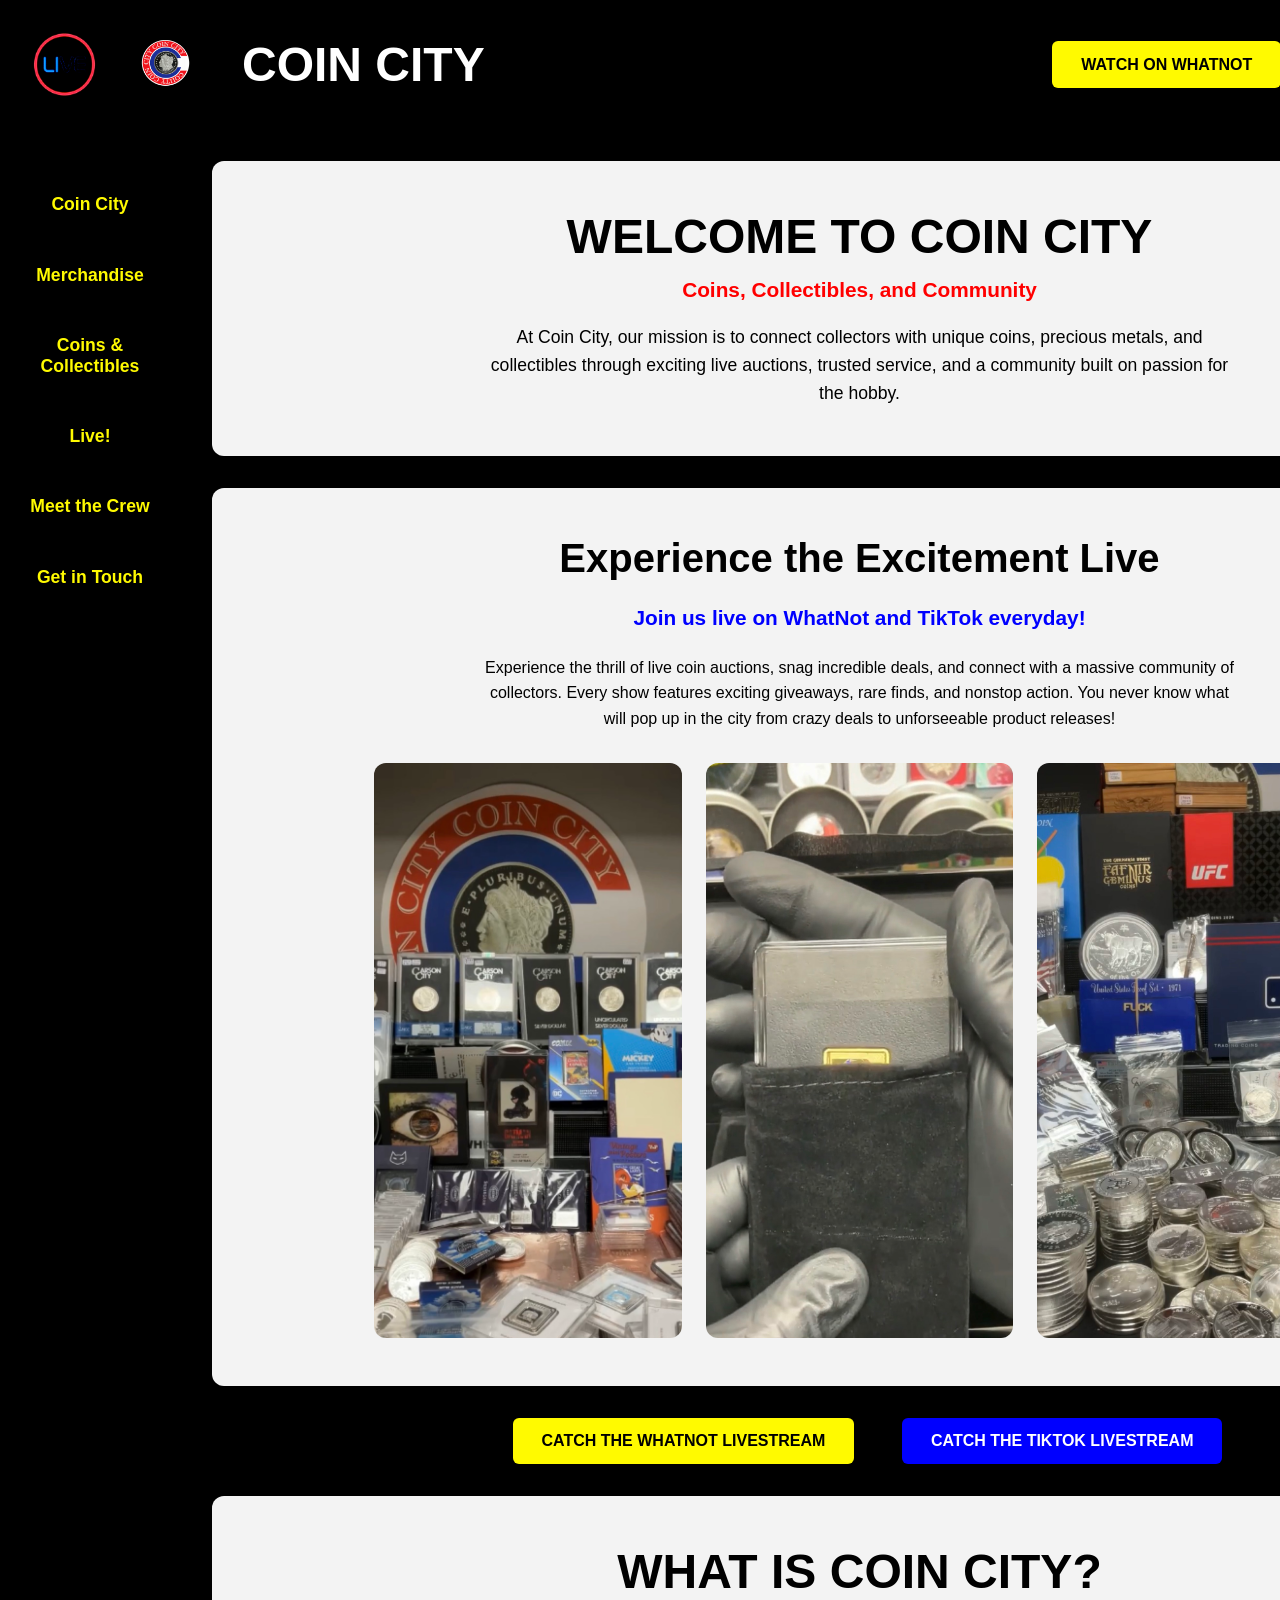
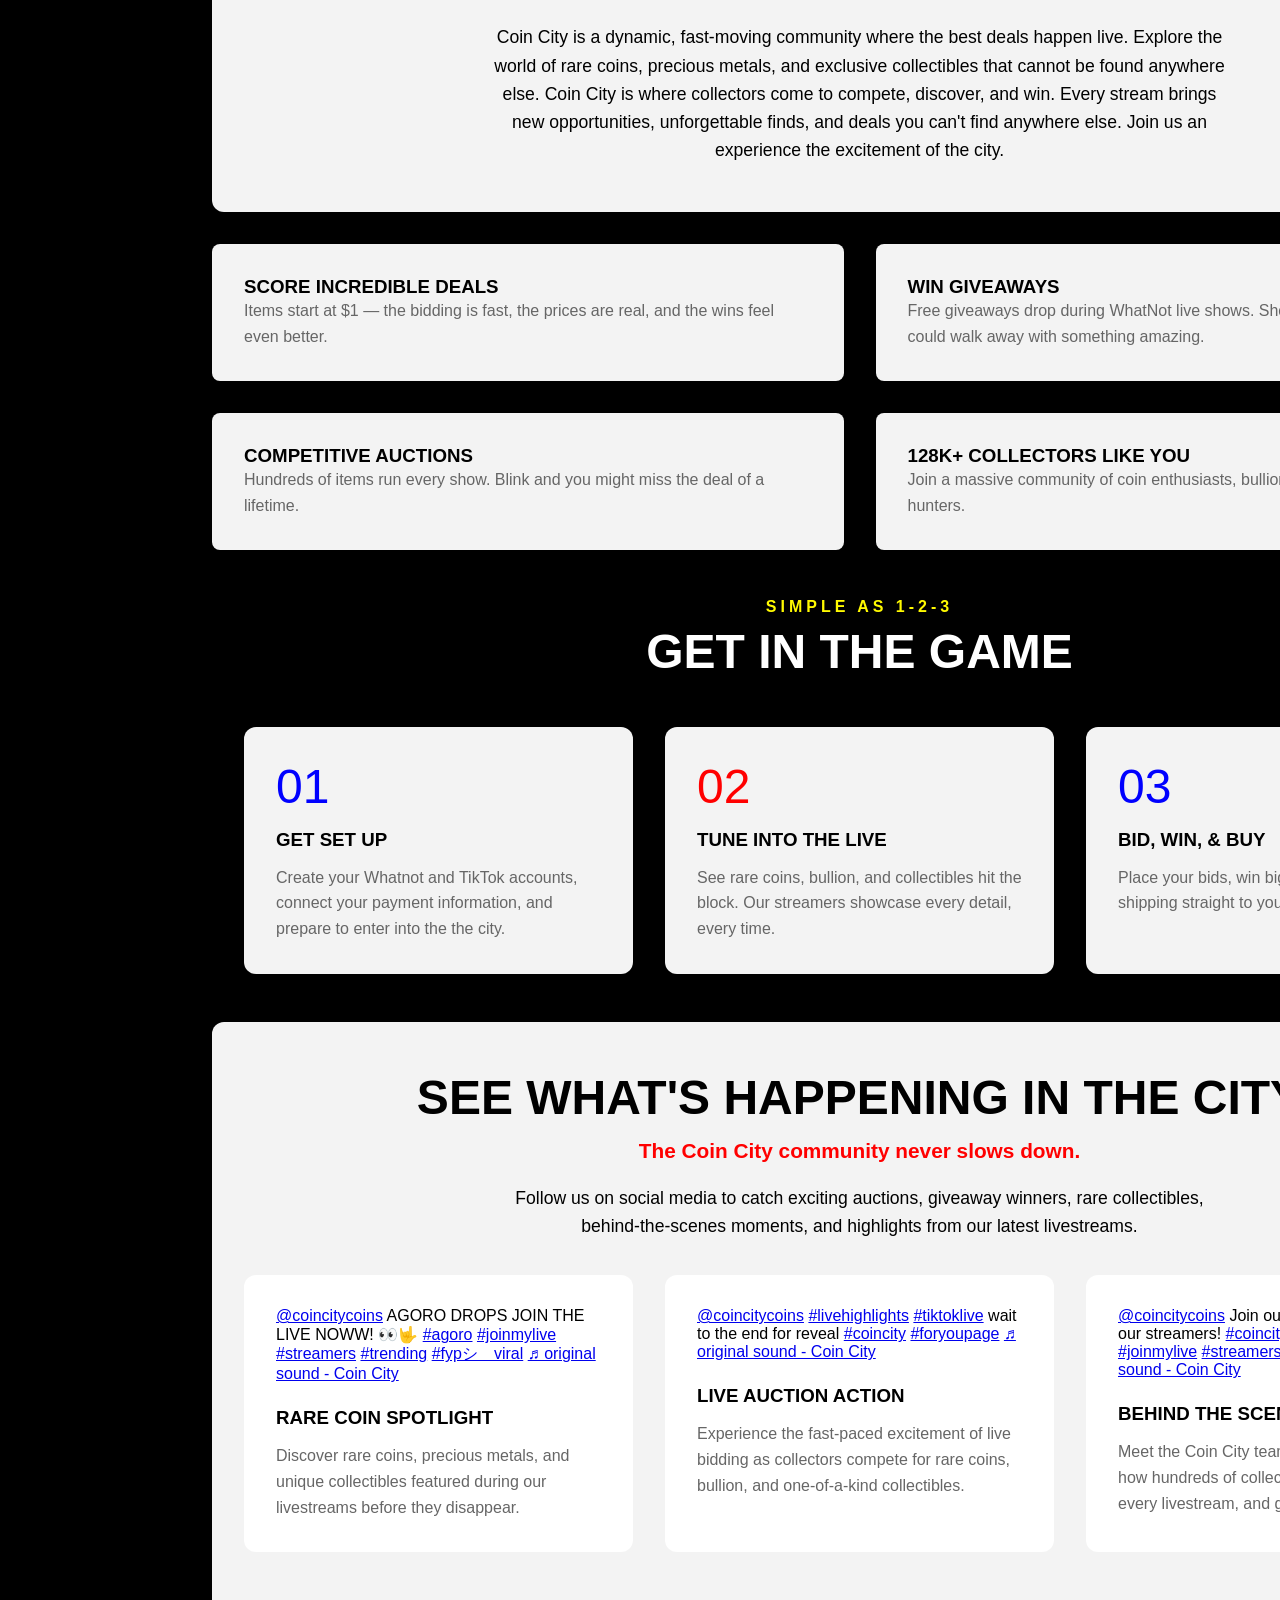
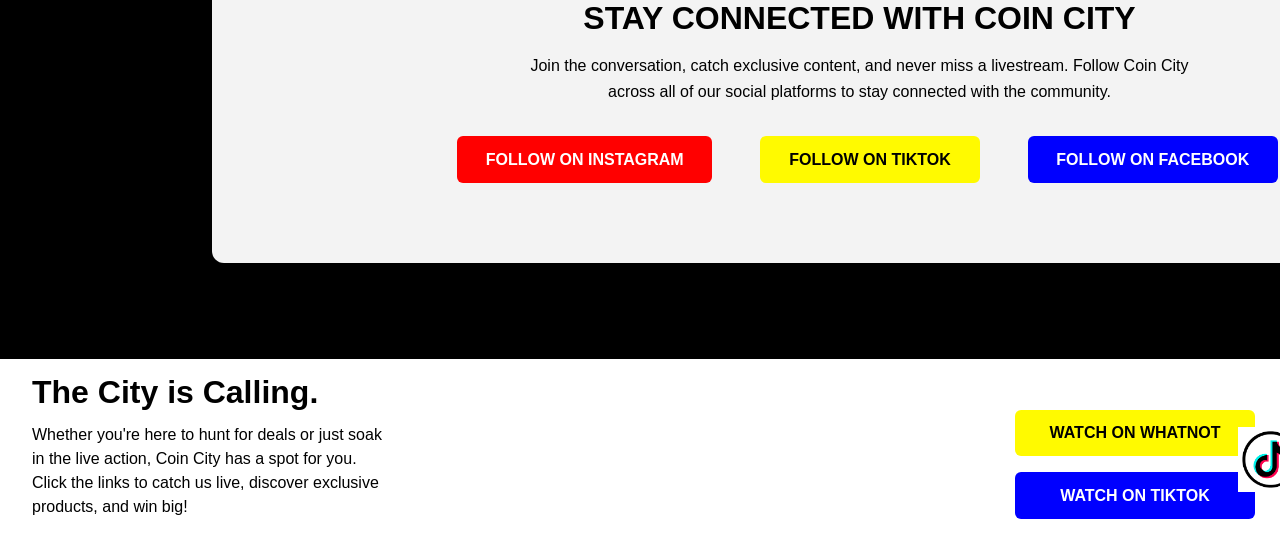
==== commit 1ddad351: "Add files via upload" ====
--- a/index.html
+++ b/index.html
@@ -1,6 +1,14 @@
 <!DOCTYPE html>
 <html lang="en">
 <head>
+  <script async src="https://www.googletagmanager.com/gtag/js?id=G-XJTX67X2N4"></script>
+<script>
+  window.dataLayer = window.dataLayer || [];
+  function gtag(){dataLayer.push(arguments);}
+  gtag('js', new Date());
+
+  gtag('config', 'G-XJTX67X2N4');
+</script>
 <title>Coin City | Live Coin Auctions, Collectibles & Community</title>
 
 <meta charset="utf-8">
@@ -204,7 +212,6 @@
     </div>
 
   </div>
-
   <div class="social-cta">
 
     <h3>Stay Connected With Coin City</h3>
--- a/cc.css
+++ b/cc.css
@@ -818,7 +818,7 @@
   align-self: end;
 }
 .footer-live-links .watch-button {
-  width: 200px;
+  width: 240px;
   text-align: center;
   margin: 0;
 }
@@ -1199,4 +1199,14 @@
     font-size: 3em;
     text-transform: uppercase;
     margin-bottom: 0.3em;
+}
+.thanks-message {
+  display: none;
+  margin-top: 1.5em;
+  padding: 1em;
+  background-color: var(--accent);
+  color: #000000;
+  border-radius: 6px;
+  font-weight: bold;
+  text-align: center;
 }
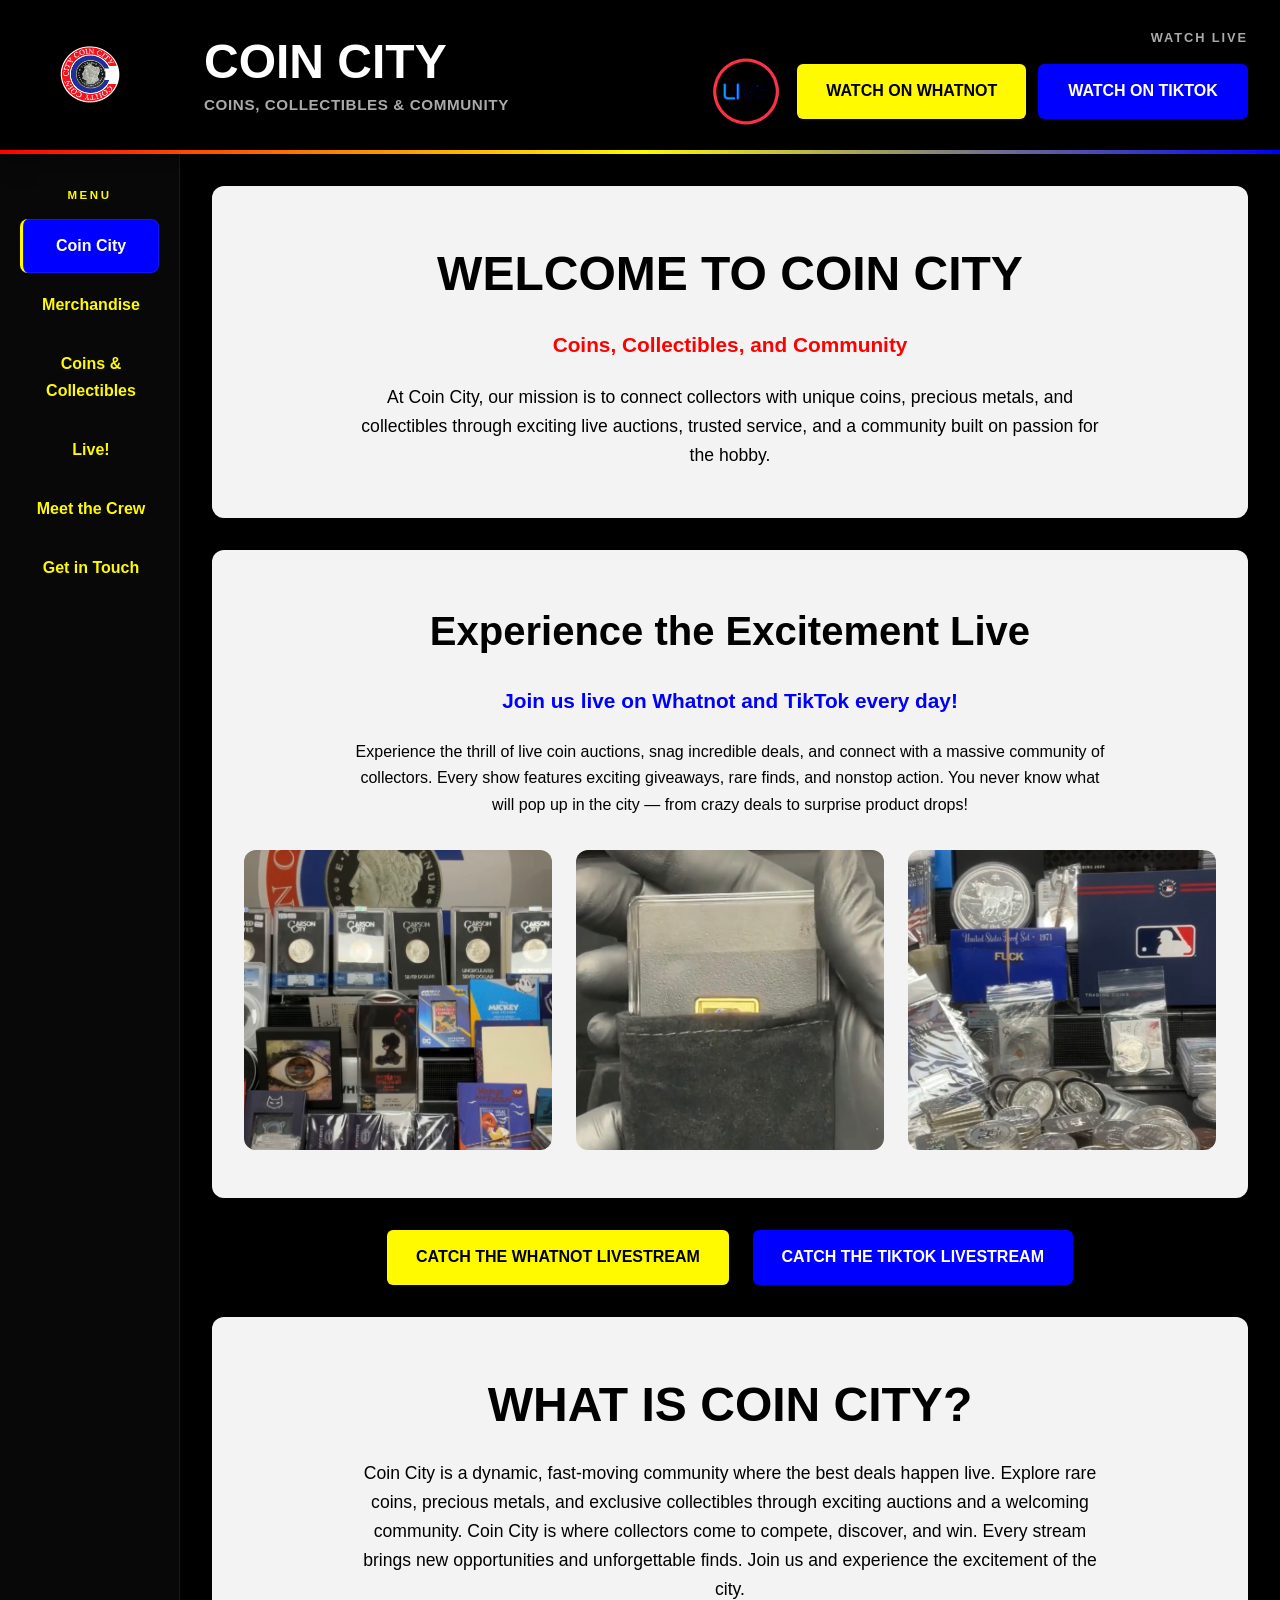
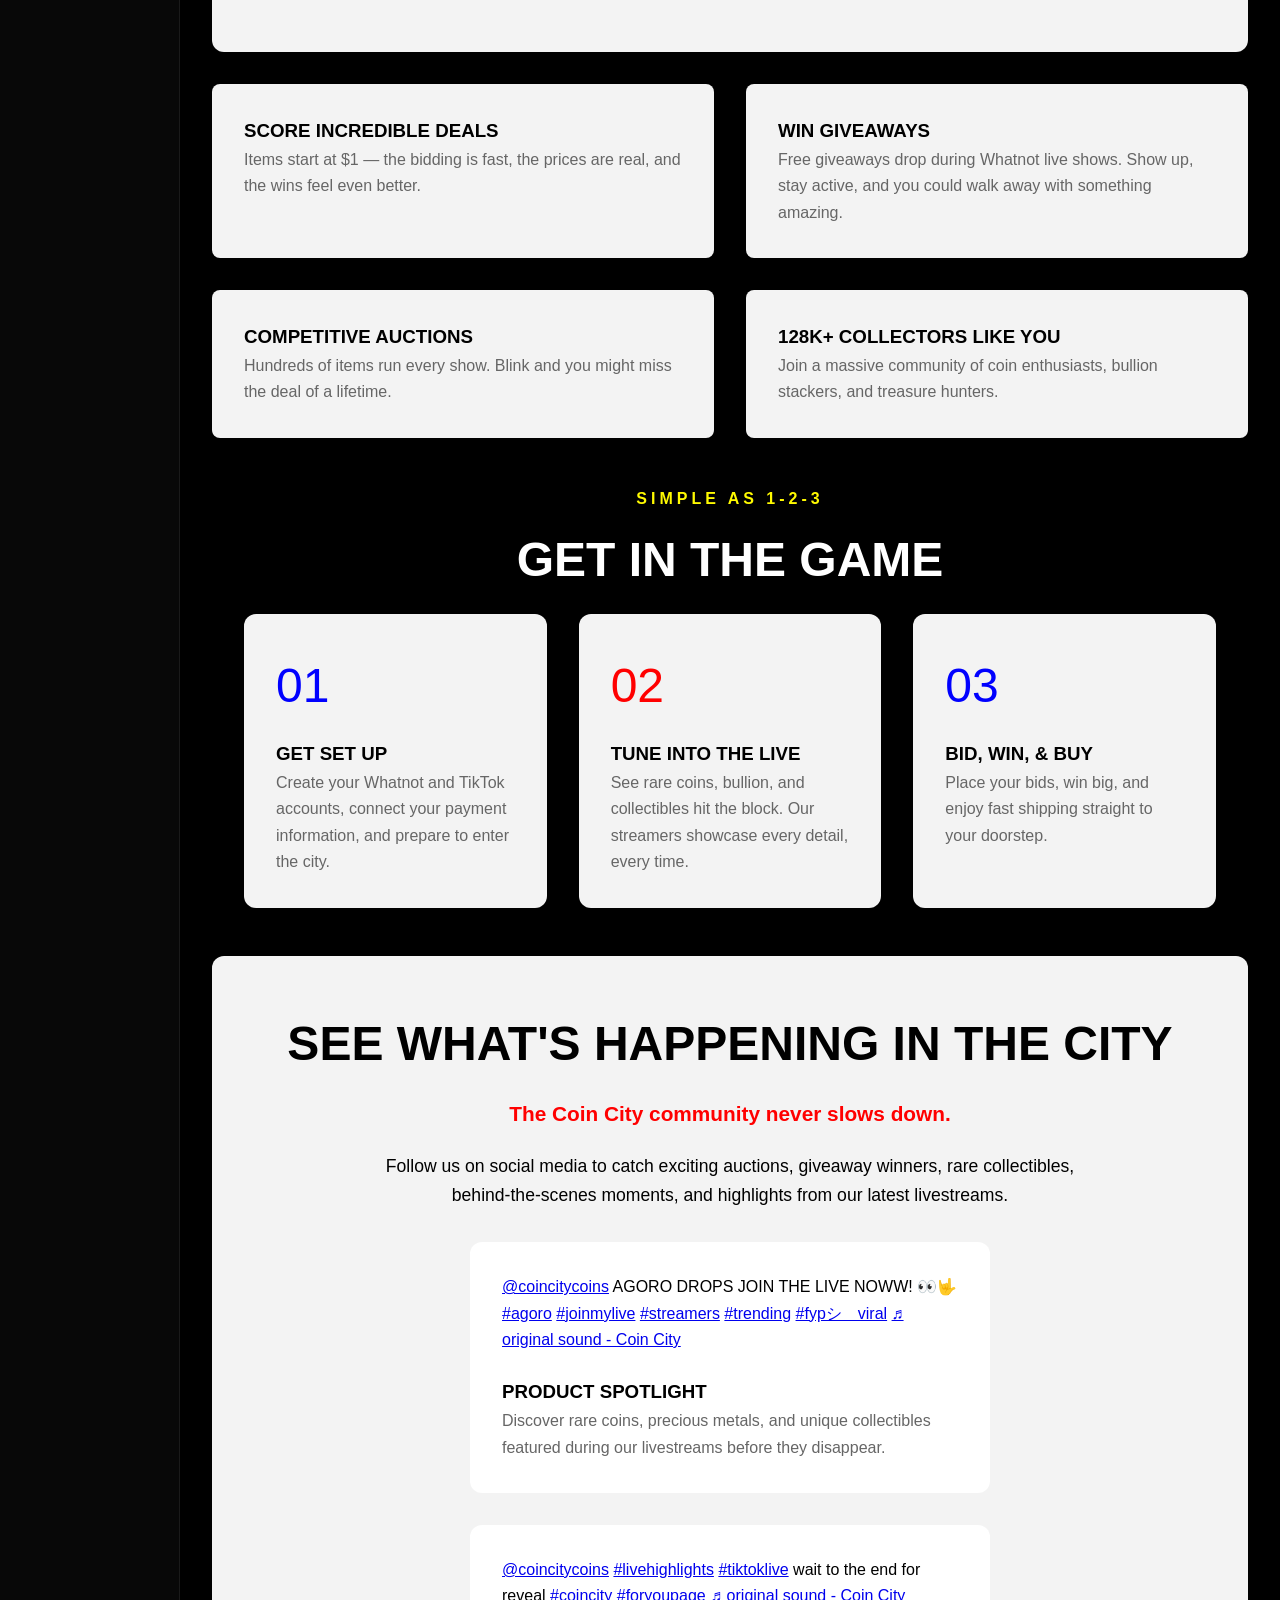
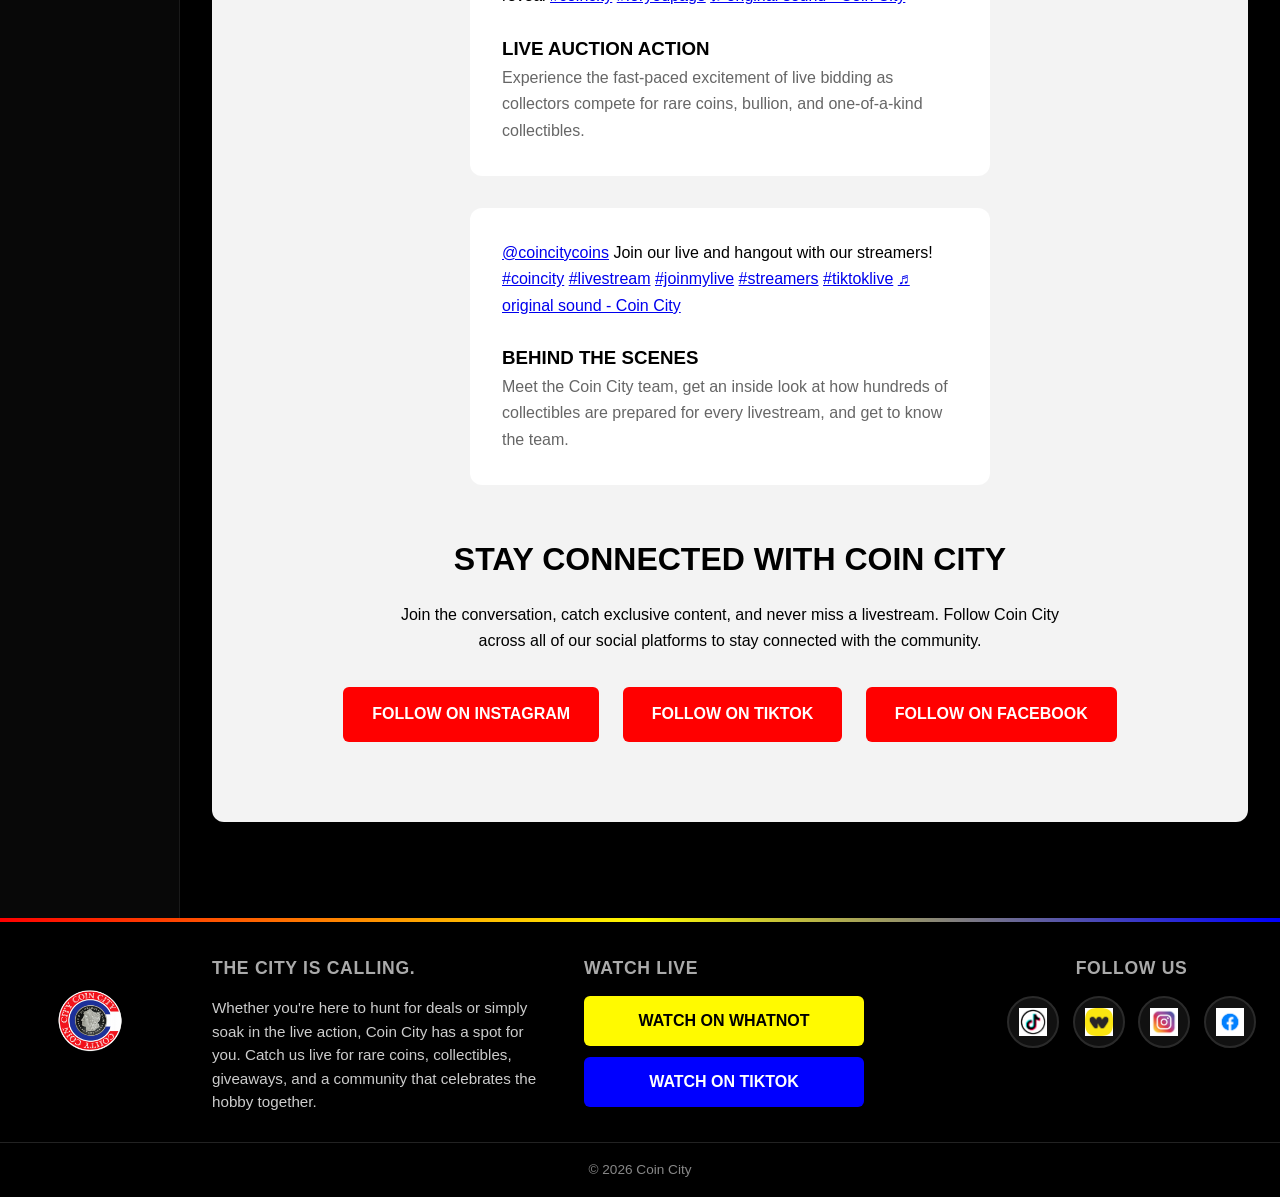
==== commit b1345c35: "Add files via upload" ====
--- a/index.html
+++ b/index.html
@@ -1,292 +1,323 @@
 <!DOCTYPE html>
 <html lang="en">
 <head>
+  <meta charset="utf-8">
+  <meta name="viewport" content="width=device-width, initial-scale=1.0, viewport-fit=cover">
+  <meta name="description" content="Join Coin City for exciting live coin auctions, rare collectibles, exclusive giveaways, and a welcoming community on TikTok and Whatnot.">
+  <title>Coin City | Live Coin Auctions, Collectibles &amp; Community</title>
+  <link rel="icon" href="favicon.png" type="image/png">
+  <meta name="theme-color" content="#000000">
+  <link rel="apple-touch-icon" href="apple-touch-icon.png">
+  <meta property="og:type" content="website">
+  <meta property="og:site_name" content="Coin City">
+  <meta property="og:title" content="Coin City | Live Coin Auctions, Collectibles &amp; Community">
+  <meta property="og:description" content="Join Coin City for exciting live coin auctions, rare collectibles, exclusive giveaways, and a welcoming community on TikTok and Whatnot.">
+  <meta property="og:image" content="og-image.png">
+  <meta name="twitter:card" content="summary_large_image">
+  <meta name="twitter:title" content="Coin City | Live Coin Auctions, Collectibles &amp; Community">
+  <meta name="twitter:description" content="Join Coin City for exciting live coin auctions, rare collectibles, exclusive giveaways, and a welcoming community on TikTok and Whatnot.">
+  <meta name="twitter:image" content="og-image.png">
+  <link rel="stylesheet" href="cc.css">
   <script async src="https://www.googletagmanager.com/gtag/js?id=G-XJTX67X2N4"></script>
-<script>
-  window.dataLayer = window.dataLayer || [];
-  function gtag(){dataLayer.push(arguments);}
-  gtag('js', new Date());
-
-  gtag('config', 'G-XJTX67X2N4');
-</script>
-<title>Coin City | Live Coin Auctions, Collectibles & Community</title>
-
-<meta charset="utf-8">
-
-<meta name="viewport" content="width=device-width, initial-scale=1.0">
-
-<meta name="description"
-content="Join Coin City for exciting live coin auctions, rare collectibles, exclusive giveaways, and a welcoming community on TikTok and Whatnot.">
-
-<link rel="stylesheet" href="cc.css">
+  <script>
+    window.dataLayer = window.dataLayer || [];
+    function gtag(){dataLayer.push(arguments);}
+    gtag('js', new Date());
+    gtag('config', 'G-XJTX67X2N4');
+  </script>
 </head>
-<body id="index">
+<body id="home">
+<a class="skip-link" href="#main-content">Skip to main content</a>
 <div id="wrapper">
-<header>
-  <div class="hero-area">
-    <div class="animation">
-      <img src="livestream.gif" alt="Live stream animation">
-    </div>
-
-    <img src="logo.png"
-         alt="Coin City logo"
-         class="logo">
-  </div>
-
-  <h1><a href="index.html">Coin City</a></h1>
-
-  <div class="header-buttons">
+<header class="site-header">
+  <div class="header-logo-col">
+    <a href="index.html" class="logo-link">
+      <img src="logo.png" alt="Coin City logo" class="logo" width="130" height="130" fetchpriority="high">
+    </a>
+  </div>
+  <div class="header-brand">
+    <div class="header-title-group">
+      <h1><a href="index.html">Coin City</a></h1>
+      <p class="header-tagline">Coins, Collectibles &amp; Community</p>
+    </div>
+  </div>
+
+  <div class="header-actions">
+    <p class="header-cta-label">Watch Live</p>
+    <div class="header-live-row">
+      <div class="animation">
+        <img src="livestream.gif" alt="" width="70" height="70" aria-hidden="true">
+      </div>
+      <div class="header-buttons">
     <a class="watch-button whatnot-button"
-       href="https://www.whatnot.com/user/coincity?sender_id=5506198&sharing_channel=sms"
-       target="_blank">
+       href="https://www.whatnot.com/user/coincity"
+       target="_blank"
+       rel="noopener noreferrer">
       Watch on Whatnot
     </a>
-
     <a class="watch-button tiktok-button"
        href="https://www.tiktok.com/@coincitycoins"
-       target="_blank">
+       target="_blank"
+       rel="noopener noreferrer">
       Watch on TikTok
     </a>
+    </div>
+    </div>
   </div>
 </header>
-  <nav>
-    <a href="index.html">Coin City</a>
-    <a href="merchandise.html">Merchandise</a>
-    <a href="coins.html">Coins & Collectibles</a>
-    <a href="live.html">Live!</a>
-    <a href="crew.html">Meet the Crew</a>
-    <a href="contact.html">Get in Touch</a>
-  </nav>
-
-  <main>
-    <section class="welcome">
-      <h2>Welcome to Coin City</h2>
-      <p>Coins, Collectibles, and Community</p>
-      <p>At Coin City, our mission is to connect collectors with unique coins, precious metals, and collectibles through exciting live auctions, trusted service, and a community built on passion for the hobby.</p>
-    </section>
-
-<section class="livestream">
+
+<nav aria-label="Main Navigation">
+  <a href="index.html" aria-current="page">Coin City</a>
+  <a href="merchandise.html">Merchandise</a>
+  <a href="coins.html">Coins &amp; Collectibles</a>
+  <a href="live.html">Live!</a>
+  <a href="crew.html">Meet the Crew</a>
+  <a href="contact.html">Get in Touch</a>
+</nav>
+
+<main id="main-content">
+  <section class="welcome">
+    <h2>Welcome to Coin City</h2>
+    <p>Coins, Collectibles, and Community</p>
+    <p>At Coin City, our mission is to connect collectors with unique coins, precious metals, and collectibles through exciting live auctions, trusted service, and a community built on passion for the hobby.</p>
+  </section>
+
+  <section class="livestream reveal">
     <div class="livestream-text">
-        <h2>Experience the Excitement Live</h2>
-<p>Join us live on WhatNot and TikTok everyday!</p>
+      <h2>Experience the Excitement Live</h2>
+      <p>Join us live on Whatnot and TikTok every day!</p>
+      <p>
+        Experience the thrill of live coin auctions, snag incredible deals,
+        and connect with a massive community of collectors. Every show features exciting giveaways, rare finds, and nonstop action.
+        You never know what will pop up in the city — from crazy deals to surprise product drops!
+      </p>
+    </div>
+
+    <div class="livestream-gallery">
+      <img src="live1.jpeg" alt="Coin City live stream action" width="400" height="300" loading="lazy" decoding="async">
+      <img src="live2.jpeg" alt="Coin City live auction" width="400" height="300" loading="lazy" decoding="async">
+      <img src="live3.jpeg" alt="Collectors participating in live stream" width="400" height="300" loading="lazy" decoding="async">
+    </div>
+  </section>
+
+  <section class="buttons-section" aria-label="Watch live streams">
+    <div class="buttons">
+      <a class="watch-button whatnot-button"
+         href="https://www.whatnot.com/user/coincity"
+         target="_blank"
+         rel="noopener noreferrer">
+        Catch the Whatnot Livestream
+      </a>
+      <a class="watch-button tiktok-button"
+         href="https://www.tiktok.com/@coincitycoins"
+         target="_blank"
+         rel="noopener noreferrer">
+        Catch the TikTok Livestream
+      </a>
+    </div>
+  </section>
+
+  <section class="info reveal">
+    <h2>What is Coin City?</h2>
+    <p>Coin City is a dynamic, fast-moving community where the best deals happen live. Explore rare coins, precious metals, and exclusive collectibles through exciting auctions and a welcoming community. Coin City is where collectors come to compete, discover, and win. Every stream brings new opportunities and unforgettable finds. Join us and experience the excitement of the city.</p>
+  </section>
+
+  <section class="features reveal" aria-label="Why collectors choose Coin City">
+    <article class="feature-card">
+      <h3>Score Incredible Deals</h3>
+      <p>Items start at $1 — the bidding is fast, the prices are real, and the wins feel even better.</p>
+    </article>
+    <article class="feature-card">
+      <h3>Win Giveaways</h3>
+      <p>Free giveaways drop during Whatnot live shows. Show up, stay active, and you could walk away with something amazing.</p>
+    </article>
+    <article class="feature-card">
+      <h3>Competitive Auctions</h3>
+      <p>Hundreds of items run every show. Blink and you might miss the deal of a lifetime.</p>
+    </article>
+    <article class="feature-card">
+      <h3>128K+ Collectors Like You</h3>
+      <p>Join a massive community of coin enthusiasts, bullion stackers, and treasure hunters.</p>
+    </article>
+  </section>
+
+  <section class="game-section reveal">
+    <p class="game-label">Simple as 1-2-3</p>
+    <h2>Get in the Game</h2>
+    <div class="game-cards">
+      <article class="game-card">
+        <span class="game-number">01</span>
+        <h3>Get Set Up</h3>
+        <p>Create your Whatnot and TikTok accounts, connect your payment information, and prepare to enter the city.</p>
+      </article>
+      <article class="game-card">
+        <span class="game-number">02</span>
+        <h3>Tune Into The Live</h3>
+        <p>See rare coins, bullion, and collectibles hit the block. Our streamers showcase every detail, every time.</p>
+      </article>
+      <article class="game-card">
+        <span class="game-number">03</span>
+        <h3>Bid, Win, &amp; Buy</h3>
+        <p>Place your bids, win big, and enjoy fast shipping straight to your doorstep.</p>
+      </article>
+    </div>
+  </section>
+
+  <section class="social-feed reveal">
+    <h2>See What's Happening in the City</h2>
+    <p class="social-tagline">The Coin City community never slows down.</p>
+    <p class="social-intro">
+      Follow us on social media to catch exciting auctions, giveaway winners, rare collectibles,
+      behind-the-scenes moments, and highlights from our latest livestreams.
+    </p>
+
+    <div class="social-videos">
+      <article class="social-card">
+        <div class="social-embed">
+        <blockquote class="tiktok-embed"
+          cite="https://www.tiktok.com/@coincitycoins/video/7644366414480002334"
+          data-video-id="7644366414480002334">
+          <section>
+            <a target="_blank" title="@coincitycoins" href="https://www.tiktok.com/@coincitycoins?refer=embed">@coincitycoins</a>
+            AGORO DROPS JOIN THE LIVE NOWW! 👀🤟
+            <a title="agoro" target="_blank" href="https://www.tiktok.com/tag/agoro?refer=embed">#agoro</a>
+            <a title="joinmylive" target="_blank" href="https://www.tiktok.com/tag/joinmylive?refer=embed">#joinmylive</a>
+            <a title="streamers" target="_blank" href="https://www.tiktok.com/tag/streamers?refer=embed">#streamers</a>
+            <a title="trending" target="_blank" href="https://www.tiktok.com/tag/trending?refer=embed">#trending</a>
+            <a title="fypシ゚viral" target="_blank" href="https://www.tiktok.com/tag/fyp%E3%82%B7%E3%82%9Aviral?refer=embed">#fypシ゚viral</a>
+            <a target="_blank" title="♬ original sound - Coin City" href="https://www.tiktok.com/music/original-sound-7644366454678145822?refer=embed">♬ original sound - Coin City</a>
+          </section>
+        </blockquote>
+        </div>
+        <h3>Product Spotlight</h3>
         <p>
-            Experience the thrill of live coin auctions, snag incredible deals,
-            and connect with a massive community of collectors. Every show features exciting giveaways, rare finds, and nonstop action.
-            You never know what will pop up in the city from crazy deals to unforseeable product releases!
+          Discover rare coins, precious metals, and unique collectibles featured during our
+          livestreams before they disappear.
         </p>
-    </div>
-
-    <div class="livestream-gallery">
-        <img src="live1.jpeg" alt="Coin City live stream action" loading="lazy">
-        <img src="live2.jpeg" alt="Coin City live auction" loading="lazy">
-        <img src="live3.jpeg" alt="Collectors participating in live stream" loading="lazy">
-    </div>
-</section>
-
-<div class="buttons">
-  <a class="watch-button whatnot-button"
-     href="https://www.whatnot.com/user/coincity?sender_id=5506198&sharing_channel=sms"
-     target="_blank">
-     Catch the WhatNot Livestream
-  </a>
-
-  <a class="watch-button tiktok-button"
-     href="https://www.tiktok.com/@coincitycoins"
-     target="_blank">
-     Catch the TikTok Livestream
-  </a>
+      </article>
+
+      <article class="social-card">
+        <div class="social-embed">
+        <blockquote class="tiktok-embed"
+          cite="https://www.tiktok.com/@coincitycoins/video/7658485566723378462"
+          data-video-id="7658485566723378462">
+          <section>
+            <a target="_blank" title="@coincitycoins" href="https://www.tiktok.com/@coincitycoins?refer=embed">@coincitycoins</a>
+            <a title="livehighlights" target="_blank" href="https://www.tiktok.com/tag/livehighlights?refer=embed">#livehighlights</a>
+            <a title="tiktoklive" target="_blank" href="https://www.tiktok.com/tag/tiktoklive?refer=embed">#tiktoklive</a>
+            wait to the end for reveal
+            <a title="coincity" target="_blank" href="https://www.tiktok.com/tag/coincity?refer=embed">#coincity</a>
+            <a title="foryoupage" target="_blank" href="https://www.tiktok.com/tag/foryoupage?refer=embed">#foryoupage</a>
+            <a target="_blank" title="♬ original sound - Coin City" href="https://www.tiktok.com/music/original-sound-7658485548374346527?refer=embed">♬ original sound - Coin City</a>
+          </section>
+        </blockquote>
+        </div>
+        <h3>Live Auction Action</h3>
+        <p>
+          Experience the fast-paced excitement of live bidding as collectors compete for rare coins, bullion, and one-of-a-kind collectibles.
+        </p>
+      </article>
+
+      <article class="social-card">
+        <div class="social-embed">
+        <blockquote class="tiktok-embed"
+          cite="https://www.tiktok.com/@coincitycoins/video/7646575295323032863"
+          data-video-id="7646575295323032863">
+          <section>
+            <a target="_blank" title="@coincitycoins" href="https://www.tiktok.com/@coincitycoins?refer=embed">@coincitycoins</a>
+            Join our live and hangout with our streamers!
+            <a title="coincity" target="_blank" href="https://www.tiktok.com/tag/coincity?refer=embed">#coincity</a>
+            <a title="livestream" target="_blank" href="https://www.tiktok.com/tag/livestream?refer=embed">#livestream</a>
+            <a title="joinmylive" target="_blank" href="https://www.tiktok.com/tag/joinmylive?refer=embed">#joinmylive</a>
+            <a title="streamers" target="_blank" href="https://www.tiktok.com/tag/streamers?refer=embed">#streamers</a>
+            <a title="tiktoklive" target="_blank" href="https://www.tiktok.com/tag/tiktoklive?refer=embed">#tiktoklive</a>
+            <a target="_blank" title="♬ original sound - Coin City" href="https://www.tiktok.com/music/original-sound-7646575322909002527?refer=embed">♬ original sound - Coin City</a>
+          </section>
+        </blockquote>
+        </div>
+        <h3>Behind the Scenes</h3>
+        <p>
+          Meet the Coin City team, get an inside look at how hundreds of collectibles are
+          prepared for every livestream, and get to know the team.
+        </p>
+      </article>
+    </div>
+
+    <div class="social-cta">
+      <h3>Stay Connected With Coin City</h3>
+      <p>
+        Join the conversation, catch exclusive content, and never miss a livestream.
+        Follow Coin City across all of our social platforms to stay connected with the community.
+      </p>
+
+      <div class="buttons">
+        <a class="watch-button instagram-button"
+           href="https://www.instagram.com/coincity1"
+           target="_blank"
+           rel="noopener noreferrer">
+          Follow on Instagram
+        </a>
+        <a class="watch-button tiktok-button"
+           href="https://www.tiktok.com/@coincitycoins"
+           target="_blank"
+           rel="noopener noreferrer">
+          Follow on TikTok
+        </a>
+        <a class="watch-button facebook-button"
+           href="https://www.facebook.com/CoinCity10"
+           target="_blank"
+           rel="noopener noreferrer">
+          Follow on Facebook
+        </a>
+      </div>
+    </div>
+  </section>
+</main>
+
+<footer class="site-footer">
+  <div class="footer-top">
+    <div class="footer-logo-col">
+      <a href="index.html" class="footer-logo-link">
+        <img src="logo.png" alt="Coin City logo" class="footer-logo" width="165" height="165" decoding="async">
+      </a>
+    </div>
+    <div class="footer-about">
+      <h3>The City is Calling.</h3>
+      <p>Whether you're here to hunt for deals or simply soak in the live action, Coin City has a spot for you. Catch us live for rare coins, collectibles, giveaways, and a community that celebrates the hobby together.</p>
+    </div>
+    <div class="footer-live-col">
+      <h3>Watch Live</h3>
+      <div class="footer-live-links">
+        <a class="watch-button whatnot-button" href="https://www.whatnot.com/user/coincity" target="_blank" rel="noopener noreferrer">Watch on Whatnot</a>
+        <a class="watch-button tiktok-button" href="https://www.tiktok.com/@coincitycoins" target="_blank" rel="noopener noreferrer">Watch on TikTok</a>
+      </div>
+    </div>
+
+    <div class="footer-right">
+      <h3>Follow Us</h3>
+      <div class="social-icons">
+        <a href="https://www.tiktok.com/@coincitycoins" target="_blank" rel="noopener noreferrer" aria-label="Coin City on TikTok">
+          <img src="tiktok.png" alt="" width="58" height="58" decoding="async">
+        </a>
+        <a href="https://www.whatnot.com/user/coincity" target="_blank" rel="noopener noreferrer" aria-label="Coin City on Whatnot">
+          <img src="whatnot.png" alt="" width="58" height="58" decoding="async">
+        </a>
+        <a href="https://www.instagram.com/coincity1" target="_blank" rel="noopener noreferrer" aria-label="Coin City on Instagram">
+          <img src="instagram.jpg" alt="" width="58" height="58" decoding="async">
+        </a>
+        <a href="https://www.facebook.com/CoinCity10" target="_blank" rel="noopener noreferrer" aria-label="Coin City on Facebook">
+          <img src="facebook.png" alt="" width="58" height="58" decoding="async">
+        </a>
+      </div>
+    </div>
+  </div>
+  <div class="footer-bottom">
+    <p class="copyright">&copy; 2026 Coin City</p>
+  </div>
+</footer>
 </div>
 
-    <section class="info">
-      <h2>What is Coin City?</h2>
-      <p>Coin City is a dynamic, fast-moving community where the best deals happen live. Explore the world of rare coins, precious metals, and exclusive collectibles that cannot be found anywhere else. Coin City is where collectors come to compete, discover, and win. Every stream brings new opportunities, unforgettable finds, and deals you can't find anywhere else. Join us an experience the excitement of the city.</p>
-    </section>
-    <section class="features">
-  <div class="feature-card">
-    <h3>Score Incredible Deals</h3>
-    <p>Items start at $1 — the bidding is fast, the prices are real, and the wins feel even better.</p>
-  </div>
-
-  <div class="feature-card">
-    <h3>Win Giveaways</h3>
-    <p>Free giveaways drop during WhatNot live shows. Show up, stay active, and you could walk away with something amazing.</p>
-  </div>
-
-  <div class="feature-card">
-    <h3>Competitive Auctions</h3>
-    <p>Hundreds of items run every show. Blink and you might miss the deal of a lifetime.</p>
-  </div>
-
-  <div class="feature-card">
-    <h3>128K+ Collectors Like You</h3>
-    <p>Join a massive community of coin enthusiasts, bullion stackers, and treasure hunters.</p>
-  </div>
-</section>
-<section class="game-section">
-  <p class="game-label">Simple as 1-2-3</p>
-  <h2>Get in the Game</h2>
-<div class="game-cards">
-    <div class="game-card">
-      <span class="game-number">01</span>
-      <h3>Get Set Up</h3>
-      <p>Create your Whatnot and TikTok accounts, connect your payment information, and prepare to enter into the the city.</p>
-    </div>
-
-    <div class="game-card">
-      <span class="game-number">02</span>
-      <h3>Tune Into The Live</h3>
-      <p>See rare coins, bullion, and collectibles hit the block. Our streamers showcase every detail, every time.</p>
-    </div>
-
-    <div class="game-card">
-      <span class="game-number">03</span>
-      <h3>Bid, Win, & Buy</h3>
-      <p>Place your bids, win big, and enjoy fast shipping straight to your doorstep.</p>
-    </div>
-  </div>
-</section>
-<section class="social-feed">
-
-  <h2>See What's Happening in the City</h2>
-
-  <p class="social-tagline">
-    The Coin City community never slows down.
-  </p>
-
-  <p class="social-intro">
-    Follow us on social media to catch exciting auctions, giveaway winners, rare collectibles,
-    behind-the-scenes moments, and highlights from our latest livestreams.
-  </p>
-
-  <div class="social-videos">
-
-    <div class="social-card">
-   <blockquote class="tiktok-embed"
-cite="https://www.tiktok.com/@coincitycoins/video/7644366414480002334"
-data-video-id="7644366414480002334"
-style="max-width: 605px; min-width: 325px;">
-<section>
-<a target="_blank" title="@coincitycoins" href="https://www.tiktok.com/@coincitycoins?refer=embed">@coincitycoins</a>
-AGORO DROPS JOIN THE LIVE NOWW! 👀🤟
-<a title="agoro" target="_blank" href="https://www.tiktok.com/tag/agoro?refer=embed">#agoro</a>
-<a title="joinmylive" target="_blank" href="https://www.tiktok.com/tag/joinmylive?refer=embed">#joinmylive</a>
-<a title="streamers" target="_blank" href="https://www.tiktok.com/tag/streamers?refer=embed">#streamers</a>
-<a title="trending" target="_blank" href="https://www.tiktok.com/tag/trending?refer=embed">#trending</a>
-<a title="fypシ゚viral" target="_blank" href="https://www.tiktok.com/tag/fyp%E3%82%B7%E3%82%9Aviral?refer=embed">#fypシ゚viral</a>
-<a target="_blank" title="♬ original sound - Coin City" href="https://www.tiktok.com/music/original-sound-7644366454678145822?refer=embed">♬ original sound - Coin City</a>
-</section>
-</blockquote>
-
-      <h3>Rare Coin Spotlight</h3>
-
-      <p>
-        Discover rare coins, precious metals, and unique collectibles featured during our
-        livestreams before they disappear.
-      </p>
-
-    </div>
-
-    <div class="social-card">
-
-<blockquote class="tiktok-embed" cite="https://www.tiktok.com/@coincitycoins/video/7658485566723378462" data-video-id="7658485566723378462" style="max-width: 605px;min-width: 325px;" > <section> <a target="_blank" title="@coincitycoins" href="https://www.tiktok.com/@coincitycoins?refer=embed">@coincitycoins</a> <a title="livehighlights" target="_blank" href="https://www.tiktok.com/tag/livehighlights?refer=embed">#livehighlights</a> <a title="tiktoklive" target="_blank" href="https://www.tiktok.com/tag/tiktoklive?refer=embed">#tiktoklive</a> wait to the end for reveal <a title="coincity" target="_blank" href="https://www.tiktok.com/tag/coincity?refer=embed">#coincity</a> <a title="foryoupage" target="_blank" href="https://www.tiktok.com/tag/foryoupage?refer=embed">#foryoupage</a> <a target="_blank" title="♬ original sound - Coin City" href="https://www.tiktok.com/music/original-sound-7658485548374346527?refer=embed">♬ original sound - Coin City</a> </section> </blockquote> 
-
-      <h3>Live Auction Action</h3>
-
-      <p>
-        Experience the fast-paced excitement of live bidding as collectors compete for rare coins, bullion, and one-of-a-kind collectibles.
-      </p>
-
-    </div>
-
-    <div class="social-card">
-
-<blockquote class="tiktok-embed" cite="https://www.tiktok.com/@coincitycoins/video/7646575295323032863" data-video-id="7646575295323032863" style="max-width: 605px;min-width: 325px;" > <section> <a target="_blank" title="@coincitycoins" href="https://www.tiktok.com/@coincitycoins?refer=embed">@coincitycoins</a> Join our live and hangout with our streamers! <a title="coincity" target="_blank" href="https://www.tiktok.com/tag/coincity?refer=embed">#coincity</a> <a title="livestream" target="_blank" href="https://www.tiktok.com/tag/livestream?refer=embed">#livestream</a> <a title="joinmylive" target="_blank" href="https://www.tiktok.com/tag/joinmylive?refer=embed">#joinmylive</a> <a title="streamers" target="_blank" href="https://www.tiktok.com/tag/streamers?refer=embed">#streamers</a> <a title="tiktoklive" target="_blank" href="https://www.tiktok.com/tag/tiktoklive?refer=embed">#tiktoklive</a> <a target="_blank" title="♬ original sound - Coin City" href="https://www.tiktok.com/music/original-sound-7646575322909002527?refer=embed">♬ original sound - Coin City</a> </section> </blockquote> <script async src="https://www.tiktok.com/embed.js"></script>
-
-      <h3>Behind the Scenes</h3>
-
-      <p>
-        Meet the Coin City team, get an inside look at how hundreds of collectibles are
-        prepared for every livestream, and get to know the team.
-      </p>
-
-    </div>
-
-  </div>
-  <div class="social-cta">
-
-    <h3>Stay Connected With Coin City</h3>
-
-    <p>
-      Join the conversation, catch exclusive content, and never miss a livestream.
-      Follow Coin City across all of our social platforms to stay connected with the community.
-    </p>
-
-   <div class="buttons">
-
-  <a class="watch-button instagram-button"
-     href="https://www.instagram.com/coincity1"
-     target="_blank">
-     Follow on Instagram
-  </a>
-
-<a class="watch-button whatnot-button"
-   href="https://www.tiktok.com/@coincitycoins"
-   target="_blank">
-   Follow on TikTok
-</a>
-
-  <a class="watch-button"
-     href="https://www.facebook.com/"
-     target="_blank">
-     Follow on Facebook
-  </a>
-
-</div>
-
-  </div>
-
-</section>
-  </main>
-
-<footer>
-
-  <div class="footer-left">
-    <h3>The City is Calling.</h3>
-    <p>Whether you're here to hunt for deals or just soak in the live action, Coin City has a spot for you. Click the links to catch us live, discover exclusive products, and win big!</p>
-  </div>
-
-  <div class="footer-live-links">
-    <a class="watch-button whatnot-button" href="https://www.whatnot.com/user/coincity?sender_id=5506198&sharing_channel=sms" target="_blank">Watch on Whatnot</a>
-    <a class="watch-button tiktok-button" href="https://www.tiktok.com/@coincitycoins" target="_blank">Watch on TikTok</a>
-  </div>
-
-  <div class="footer-right">
-    <h3>Follow Us</h3>
-
-    <div class="social-icons">
-      <a href="https://www.tiktok.com/@coincitycoins" target="_blank">
-        <img src="tiktok.png" alt="TikTok">
-      </a>
-
-      <a href="https://www.whatnot.com/user/coincity?sender_id=5506198&sharing_channel=sms" target="_blank">
-        <img src="whatnot.png" alt="Whatnot">
-      </a>
-
-      <a href="https://www.instagram.com/coincity1?igsh=MTN3eWVmMmRxY3hnbg%3D%3D&utm_source=qr" target="_blank">
-        <img src="instagram.jpg" alt="Instagram">
-      </a>
-
-      <a href="https://www.facebook.com/" target="_blank">
-        <img src="facebook.png" alt="Facebook">
-      </a>
-    </div>
-
-    <p class="copyright">&copy; 2026 Coin City</p>
-  </div>
-
-</footer>
-
-</div>
 <script async src="https://www.tiktok.com/embed.js"></script>
+<script src="cc.js" defer></script>
 </body>
-</html>+</html>
--- a/cc.css
+++ b/cc.css
@@ -1,58 +1,196 @@
-* {
+/* ==========================================================================
+   1. Variables & Reset
+   ========================================================================== */
+
+*,
+*::before,
+*::after {
   margin: 0;
   padding: 0;
   box-sizing: border-box;
 }
+
 :root {
   --text: #ffffff;
   --background: #000000;
   --primary: #0000ff;
   --secondary: #ff0000;
   --accent: #fffa00;
-}
+  --panel-bg: #f3f3f3;
+  --text-dark: #000000;
+  --text-muted: #666666;
+  --border-light: #dddddd;
+  --heading-font: Impact, Haettenschweiler, sans-serif;
+  --body-font: Arial, Helvetica, sans-serif;
+  --heading-xl: 3em;
+  --heading-lg: 2.5em;
+  --heading-md: 2.2em;
+  --body-lg: 1.1em;
+  --line-height: 1.65;
+  --section-padding: 3em 2em;
+  --section-radius: 12px;
+  --content-max: 750px;
+  --main-max: 1200px;
+  --card-hover-lift: -6px;
+  --card-shadow: 0 10px 22px rgba(0, 0, 0, 0.18);
+  --transition-fast: 0.25s ease;
+  --transition-medium: 0.3s ease;
+  --header-shadow: 0 4px 24px rgba(0, 0, 0, 0.45);
+  --brand-gradient: linear-gradient(90deg, var(--secondary) 0%, var(--accent) 50%, var(--primary) 100%);
+  --text-subtle: #aaaaaa;
+  --nav-width: 180px;
+}
+
 body {
-  font-family: Arial, Helvetica, sans-serif;
-  color: #000;
-  background-color: #fff;
-}
+  font-family: var(--body-font);
+  color: var(--text-dark);
+  background-color: #ffffff;
+  line-height: var(--line-height);
+  -webkit-text-size-adjust: 100%;
+  padding-left: env(safe-area-inset-left);
+  padding-right: env(safe-area-inset-right);
+}
+
+html {
+  scroll-behavior: smooth;
+}
+
+/* ==========================================================================
+   2. Layout
+   ========================================================================== */
+
+.skip-link {
+  position: absolute;
+  top: -100%;
+  left: 1rem;
+  z-index: 1000;
+  padding: 0.75em 1.25em;
+  background-color: var(--accent);
+  color: var(--background);
+  font-weight: bold;
+  text-decoration: none;
+  border-radius: 6px;
+}
+
+.skip-link:focus {
+  top: 1rem;
+}
+
 #wrapper {
   width: 100%;
   min-height: 100vh;
   display: grid;
-  grid-template-columns: 180px 1fr;
+  grid-template-columns: var(--nav-width) 1fr;
   grid-template-areas:
     "header header"
     "nav main"
     "footer footer";
   position: relative;
 }
-header {
+
+header,
+.site-header {
   grid-area: header;
-  min-height: 120px;
+  position: relative;
+  display: grid;
+  grid-template-columns: var(--nav-width) 1fr auto;
+  grid-template-areas: "logo title actions";
+  align-items: center;
+  background-color: var(--background);
+  padding: 0.5em 2em 0.5em 0;
+  gap: 0 1.5em;
+  box-shadow: var(--header-shadow);
+}
+
+.header-logo-col {
+  grid-area: logo;
+  display: flex;
+  justify-content: center;
+  align-items: center;
+  padding: 0.25em 0.5em;
+}
+
+.header-brand {
+  grid-area: title;
   display: flex;
   align-items: center;
-  background-color: var(--background);
-  padding: 0.75em 2em;
-  gap: 1.5em;
-}
-
-.hero-area {
+  min-width: 0;
+}
+
+.site-header::after {
+  content: "";
+  position: absolute;
+  left: 0;
+  right: 0;
+  bottom: 0;
+  height: 4px;
+  background: var(--brand-gradient);
+}
+
+.header-title-group {
+  display: flex;
+  flex-direction: column;
+  gap: 0.2em;
+}
+
+.header-tagline {
+  margin: 0;
+  color: var(--text-subtle);
+  font-size: 0.95em;
+  font-weight: bold;
+  letter-spacing: 0.04em;
+  text-transform: uppercase;
+}
+
+.header-actions {
+  grid-area: actions;
+  display: flex;
+  flex-direction: column;
+  align-items: flex-end;
+  gap: 0.5em;
+  margin-left: 0;
+}
+
+.header-live-row {
   display: flex;
   align-items: center;
   gap: 1em;
+}
+
+.header-live-row .animation {
   flex-shrink: 0;
 }
 
-.animation img {
-  width: 65px;
-  height: 65px;
+.header-live-row .animation img {
+  width: 70px;
+  height: 70px;
   object-fit: contain;
   display: block;
 }
 
+.header-cta-label {
+  margin: 0;
+  color: var(--text-subtle);
+  font-size: 0.8em;
+  font-weight: bold;
+  letter-spacing: 0.15em;
+  text-transform: uppercase;
+}
+
+.logo-link {
+  flex-shrink: 0;
+  display: block;
+  transition: transform var(--transition-fast);
+}
+
+.logo-link:hover,
+.logo-link:focus-visible {
+  transform: scale(1.03);
+}
+
 .logo {
-  width: 105px;
-  height: 105px;
+  width: 130px;
+  height: 130px;
   object-fit: contain;
   display: block;
   margin: 0;
@@ -60,11 +198,10 @@
 
 header h1 {
   margin: 0;
-  font-size: 3em;
-  line-height: 1;
+  font-size: clamp(1.5rem, 4vw, var(--heading-xl));
+  line-height: 1.1;
   text-transform: uppercase;
-  font-family: Impact, Haettenschweiler, sans-serif;
-  white-space: nowrap;
+  font-family: var(--heading-font);
 }
 
 header h1 a {
@@ -75,8 +212,9 @@
 .header-buttons {
   display: flex;
   align-items: center;
-  gap: 1em;
-  margin-left: auto;
+  flex-wrap: wrap;
+  gap: 0.75em;
+  margin-left: 0;
 }
 
 .header-buttons .watch-button {
@@ -84,529 +222,1158 @@
   min-width: 210px;
   text-align: center;
 }
+
+nav {
+  grid-area: nav;
+  background-color: #080808;
+  padding: 2em 0.75em;
+  text-align: center;
+  border-right: 1px solid #1a1a1a;
+}
+
+nav::before {
+  content: "Menu";
+  display: block;
+  margin-bottom: 1.25em;
+  padding: 0 0.5em;
+  color: var(--accent);
+  font-size: 0.72em;
+  font-weight: bold;
+  letter-spacing: 0.22em;
+  text-transform: uppercase;
+}
+
+nav a {
+  display: block;
+  text-decoration: none;
+  margin: 0.35em 0.5em;
+  padding: 0.85em 0.75em;
+  font-size: 1em;
+  font-weight: bold;
+  border-radius: 8px;
+  border-left: 3px solid transparent;
+  transition:
+    color var(--transition-fast),
+    background-color var(--transition-fast),
+    transform var(--transition-fast),
+    border-color var(--transition-fast);
+}
+
+nav a:link {
+  color: var(--accent);
+}
+
+nav a:visited {
+  color: var(--text);
+}
+
+nav a:hover {
+  color: var(--accent);
+  background-color: #141414;
+  border-left-color: var(--accent);
+  transform: translateX(4px);
+}
+
+nav a:active {
+  color: var(--primary);
+}
+
+nav a[aria-current="page"] {
+  background-color: var(--primary);
+  color: var(--text);
+  font-weight: bold;
+  border-left-color: var(--accent);
+  box-shadow: inset 0 0 0 1px rgba(255, 255, 255, 0.08);
+}
+
+nav a:focus-visible {
+  outline: 4px solid var(--accent);
+  outline-offset: 3px;
+}
+
+main {
+  grid-area: main;
+  width: 100%;
+  padding: 2em;
+  padding-bottom: 4em;
+  background-color: var(--background);
+}
+
+main > section,
+main > .buttons-section {
+  max-width: var(--main-max);
+  margin-left: auto;
+  margin-right: auto;
+}
+
+footer,
+.site-footer {
+  grid-area: footer;
+  background-color: var(--background);
+  color: var(--text);
+  padding: 0;
+}
+
+.site-footer::before {
+  content: "";
+  display: block;
+  height: 4px;
+  background: var(--brand-gradient);
+}
+
+.footer-top {
+  display: grid;
+  grid-template-columns: var(--nav-width) minmax(0, 340px) minmax(220px, 280px) auto;
+  gap: 1.75em 2em;
+  width: 100%;
+  padding: 2em 1.5em 1.75em 0;
+  align-items: start;
+}
+
+.footer-bottom {
+  border-top: 1px solid #222222;
+  padding: 1em 2em;
+  text-align: center;
+}
+
+.footer-logo-col {
+  display: flex;
+  justify-content: center;
+  align-items: flex-start;
+  padding: 0 0.5em;
+}
+
+.footer-logo-link {
+  display: block;
+  line-height: 0;
+  transition: transform var(--transition-fast);
+}
+
+.footer-logo-link:hover,
+.footer-logo-link:focus-visible {
+  transform: scale(1.04);
+}
+
+.footer-logo {
+  width: 140px;
+  height: 140px;
+  object-fit: contain;
+  display: block;
+}
+
+.footer-about {
+  min-width: 0;
+  max-width: 340px;
+  padding-right: 0;
+}
+
+.footer-about h3 {
+  margin-bottom: 0.55em;
+}
+
+.footer-heading,
+.footer-about h3,
+.footer-right h3,
+.footer-live-col h3 {
+  margin-bottom: 0.75em;
+  font-family: var(--heading-font);
+  font-size: 1.1em;
+  text-transform: uppercase;
+  letter-spacing: 0.04em;
+  color: var(--text-subtle);
+}
+
+.footer-about p {
+  color: #cccccc;
+  line-height: 1.55;
+  max-width: 340px;
+  margin: 0;
+  font-size: 0.95em;
+}
+
+.footer-live-col {
+  justify-self: stretch;
+  width: 100%;
+  min-width: 0;
+  max-width: 280px;
+}
+
+.footer-live-links {
+  display: flex;
+  flex-direction: column;
+  gap: 0.65em;
+  align-items: stretch;
+  width: 100%;
+}
+
+.footer-live-links .watch-button {
+  width: 100%;
+  max-width: none;
+  margin: 0;
+  text-align: center;
+  padding: 0.75em 1.25em;
+  box-sizing: border-box;
+}
+
+.footer-right {
+  display: flex;
+  flex-direction: column;
+  align-items: center;
+  justify-self: end;
+  text-align: center;
+}
+
+.footer-right h3 {
+  margin-bottom: 0.75em;
+  align-self: center;
+}
+
+.social-icons {
+  display: flex;
+  justify-content: center;
+  align-items: center;
+  gap: 0.85em;
+  flex-wrap: wrap;
+  margin-bottom: 0;
+}
+
+.social-icons a {
+  display: flex;
+  align-items: center;
+  justify-content: center;
+  width: 52px;
+  height: 52px;
+  background-color: #111111;
+  border: 2px solid #2a2a2a;
+  border-radius: 50%;
+  transition:
+    border-color var(--transition-fast),
+    transform var(--transition-fast),
+    background-color var(--transition-fast);
+}
+
+.social-icons a:hover,
+.social-icons a:focus-visible {
+  border-color: var(--accent);
+  background-color: #1a1a1a;
+  transform: translateY(-3px);
+}
+
+.social-icons img {
+  width: 28px;
+  height: 28px;
+  object-fit: contain;
+  display: block;
+  transition: none;
+}
+
+.social-icons a:hover img,
+.social-icons a:focus-visible img {
+  transform: none;
+}
+
+.copyright {
+  margin: 0;
+  font-size: 0.85em;
+  color: #888888;
+}
+
+/* ==========================================================================
+   3. Buttons
+   ========================================================================== */
+
 .watch-button {
+  display: inline-flex;
+  align-items: center;
+  justify-content: center;
   color: var(--text);
   text-decoration: none;
   font-weight: bold;
   text-transform: uppercase;
   padding: 0.9em 1.8em;
   border-radius: 6px;
-  margin-left: 1em;
-}
-.watch-button:first-of-type {
+  margin-left: 0;
+  min-height: 44px;
+  -webkit-tap-highlight-color: transparent;
+  transition:
+    background-color var(--transition-fast),
+    color var(--transition-fast),
+    transform var(--transition-fast),
+    box-shadow var(--transition-fast);
+}
+
+.watch-button:hover {
+  transform: translateY(-3px);
+  box-shadow: 0 8px 18px rgba(0, 0, 0, 0.25);
+}
+
+.watch-button:active {
+  transform: translateY(0);
+}
+
+.watch-button.whatnot-button {
+  background-color: var(--accent);
+  color: var(--text-dark);
+}
+
+.watch-button.whatnot-button:hover,
+.watch-button.whatnot-button:focus-visible {
   background-color: var(--secondary);
-}
-.watch-button:last-of-type {
+  color: var(--text);
+}
+
+.watch-button.city-button {
+  background-color: var(--secondary);
+  color: var(--text);
+}
+
+.watch-button.city-button:hover,
+.watch-button.city-button:focus-visible {
+  background-color: var(--accent);
+  color: var(--text-dark);
+}
+
+.watch-button.tiktok-button {
   background-color: var(--primary);
-}
-.watch-button:hover {
+  color: var(--text);
+}
+
+.watch-button.tiktok-button:hover,
+.watch-button.tiktok-button:focus-visible {
+  background-color: #ff1a1a;
+  color: var(--text);
+}
+
+.watch-button.instagram-button,
+.watch-button.facebook-button,
+.social-cta .watch-button.tiktok-button {
+  background-color: var(--secondary);
+  color: var(--text);
+}
+
+.watch-button.instagram-button:hover,
+.watch-button.instagram-button:focus-visible,
+.watch-button.facebook-button:hover,
+.watch-button.facebook-button:focus-visible,
+.social-cta .watch-button.tiktok-button:hover,
+.social-cta .watch-button.tiktok-button:focus-visible {
   background-color: var(--accent);
-  color: var(--background);
-}
-.watch-button.whatnot-button {
-    background-color: #fffa00;
-    color: #000000;
-}
-
-.watch-button.whatnot-button:hover {
-    background-color: #ff0000;
-    color: #ffffff;
-}
-.watch-button.tiktok-button {
-    background-color: #0000ff; 
-    color: #ffffff;
-}
-
-.watch-button.tiktok-button:hover {
-    background-color: #ff1a1a;
-    color: #ffffff;
-}
-.product-title {
-    display: inline-block;
-    background-color: #ff1a1a !important;
-    color: #ffffff !important;
-    padding: 0.5em 1em;
-    border-radius: 6px;
-    font-weight: bold;
-    text-transform: uppercase;
-}
-nav {
-  grid-area: nav;
-  background-color: var(--background);
-  padding-top: 2em;
+  color: var(--text-dark);
+}
+
+.buttons {
+  display: flex;
+  justify-content: center;
+  flex-wrap: wrap;
+  gap: 1.5em;
+  margin: 2em 0;
+}
+
+/* ==========================================================================
+   4. Shared Section Panels & Typography
+   ========================================================================== */
+
+.welcome,
+.info,
+.livestream,
+.contact-section,
+.social-feed,
+.merch-hero,
+.merch-preview,
+.live-hero,
+.live-schedule,
+.live-platforms,
+.live-highlights,
+.brands,
+.platforms,
+.featured-collection,
+.coins-hero,
+.crew-section,
+.crew-hero,
+.streaming-daily,
+.release-calendar,
+.new-arrivals {
+  background-color: var(--panel-bg);
+  padding: var(--section-padding);
+  margin-bottom: 2em;
   text-align: center;
-}
-nav a {
+  border-radius: var(--section-radius);
+}
+
+.welcome h2,
+.info h2,
+.contact-section h2,
+.social-feed h2,
+.merch-hero h2,
+.merch-preview h2,
+.live-hero h2,
+.live-schedule h2,
+.live-platforms h2,
+.live-highlights h2,
+.brands h2,
+.platforms h2,
+.featured-collection h2,
+.coins-hero h2,
+.crew-section h2,
+.crew-hero h2,
+.streaming-daily h2,
+.release-calendar h2,
+.new-arrivals h2,
+.game-section h2 {
+  font-family: var(--heading-font);
+  font-size: var(--heading-xl);
+  text-transform: uppercase;
+  margin-bottom: 0.3em;
+}
+
+.livestream-text h2 {
+  font-family: var(--heading-font);
+  font-size: var(--heading-lg);
+  margin-bottom: 0.5em;
+}
+
+.merch-tagline,
+.coins-tagline,
+.live-tagline,
+.crew-tagline,
+.contact-tagline,
+.social-tagline,
+.brands-tagline,
+.platform-tagline,
+.collection-tagline {
+  font-size: 1.3em;
+  font-weight: bold;
+  color: var(--secondary);
+  margin-bottom: 1em;
+}
+
+.contact-tagline {
+  color: var(--primary);
+}
+
+.welcome p:first-of-type {
+  font-size: 1.3em;
+  font-weight: bold;
+  color: var(--secondary);
+  margin-bottom: 1em;
+}
+
+.welcome p:last-of-type,
+.info p,
+.contact-intro,
+.social-intro,
+.merch-hero p,
+.coins-hero p,
+.crew-hero p,
+.live-hero p,
+.live-schedule p,
+.brands-intro,
+.release-intro,
+.arrivals-intro,
+.schedule-note {
+  max-width: var(--content-max);
+  margin-left: auto;
+  margin-right: auto;
+  line-height: var(--line-height);
+  font-size: var(--body-lg);
+}
+
+.brands-intro,
+.live-hero p,
+.live-schedule p,
+.coins-hero p,
+.crew-hero p,
+.release-intro,
+.arrivals-intro,
+.schedule-note {
+  max-width: 800px;
+}
+
+.release-calendar .coming-soon,
+.new-arrivals .coming-soon {
+  margin-top: 1.25em;
+}
+
+.livestream-text p:first-of-type {
+  font-size: 1.3em;
+  font-weight: bold;
+  color: var(--primary);
+  margin-bottom: 1em;
+}
+
+.livestream-text p {
+  max-width: var(--content-max);
+  margin: 0 auto 1em;
+  line-height: var(--line-height);
+}
+
+main h2 {
+  position: relative;
+  display: inline-block;
+}
+
+main h2::after {
+  content: "";
+  position: absolute;
+  left: 0;
+  bottom: -8px;
+  width: 0;
+  height: 4px;
+  background: var(--primary);
+  transition: width 0.4s ease;
+}
+
+main h2:hover::after {
+  width: 100%;
+}
+
+.coming-soon,
+.merch-price {
+  display: inline-block;
+  padding: 0.4em 1em;
+  border-radius: 30px;
+  font-weight: bold;
+  text-transform: uppercase;
+  letter-spacing: 1px;
+}
+
+.coming-soon {
+  background-color: var(--accent);
+  color: var(--text-dark);
+}
+
+.merch-price {
+  background-color: var(--accent);
+  color: var(--text-dark);
+  text-decoration: none;
+  transition:
+    transform var(--transition-fast),
+    box-shadow var(--transition-fast);
+}
+
+a.merch-price:hover,
+a.merch-price:focus-visible {
+  color: var(--text-dark);
+  transform: translateY(-2px);
+  box-shadow: 0 4px 10px rgba(0, 0, 0, 0.18);
+}
+
+.merch-media-link {
   display: block;
   text-decoration: none;
-  margin: 1em;
-  padding: 0.9em 0.5em;
-  font-size: 1.1em;
-  font-weight: bold;
+  color: inherit;
+}
+
+/* ==========================================================================
+   5. Cards & Grids
+   ========================================================================== */
+
+.card-hover {
+  transition:
+    transform var(--transition-medium),
+    box-shadow var(--transition-medium);
+}
+
+.feature-card,
+.game-card,
+.social-card,
+.merch-card,
+.arrival-card,
+.platform-card,
+.brand-card,
+.team-member,
+.featured-item {
+  transition:
+    transform var(--transition-medium),
+    box-shadow var(--transition-medium);
+}
+
+.feature-card {
+  background-color: var(--panel-bg);
+  padding: 2em;
+  border-radius: 8px;
+  box-shadow: 0 2px 8px rgba(0, 0, 0, 0.06);
+}
+
+.feature-card h3,
+.game-card h3,
+.social-card h3,
+.merch-card h3,
+.arrival-card h3 {
+  text-transform: uppercase;
+}
+
+.feature-card p,
+.game-card p,
+.social-card p {
+  color: var(--text-muted);
+  line-height: var(--line-height);
+}
+
+.features {
+  display: grid;
+  grid-template-columns: repeat(2, 1fr);
+  gap: 2em;
+  margin-top: 2em;
+}
+
+.game-section {
+  background-color: var(--background);
+  color: var(--text);
+  padding: var(--section-padding);
+  text-align: center;
+}
+
+.game-label {
+  color: var(--accent);
+  text-transform: uppercase;
+  font-weight: bold;
+  letter-spacing: 0.25em;
+  margin-bottom: 0.5em;
+}
+
+.game-cards {
+  display: grid;
+  grid-template-columns: repeat(3, 1fr);
+  gap: 2em;
+}
+
+.game-card {
+  background-color: var(--panel-bg);
+  color: var(--text-dark);
+  padding: 2em;
+  border-radius: var(--section-radius);
+  text-align: left;
+  position: relative;
+}
+
+.game-number {
+  font-family: var(--heading-font);
+  font-size: var(--heading-xl);
+  display: block;
+  margin-bottom: 0.3em;
+  color: var(--secondary);
+}
+
+.game-card:first-child .game-number,
+.game-card:last-child .game-number {
+  color: var(--primary);
+}
+
+.social-videos {
+  display: grid;
+  grid-template-columns: 1fr;
+  gap: 2em;
+  margin-top: 2em;
+  max-width: 520px;
+  margin-left: auto;
+  margin-right: auto;
+}
+
+.social-card {
+  background-color: #ffffff;
+  padding: 2em;
+  border-radius: var(--section-radius);
+  text-align: left;
+  overflow: hidden;
+  min-width: 0;
+}
+
+.social-embed {
+  width: 100%;
+  max-width: 100%;
+  overflow: hidden;
+  margin: 0 auto 1.5em;
+}
+
+.social-card blockquote.tiktok-embed {
+  margin: 0 auto;
+  max-width: 100% !important;
+  min-width: 0 !important;
+  width: 100% !important;
+}
+
+.social-card blockquote.tiktok-embed iframe {
+  max-width: 100% !important;
+  width: 100% !important;
+  min-width: 0 !important;
+}
+
+.social-cta {
+  margin-top: 3em;
+}
+
+.social-cta h3 {
+  font-family: var(--heading-font);
+  font-size: 2em;
+  text-transform: uppercase;
+  margin-bottom: 0.5em;
+}
+
+.social-cta p {
+  max-width: 700px;
+  margin: 0 auto 1.5em;
+  line-height: var(--line-height);
+}
+
+.merch-cards {
+  display: grid;
+  grid-template-columns: repeat(3, 1fr);
+  gap: 2em;
+  margin-top: 2em;
+}
+
+.merch-card {
+  background-color: #ffffff;
+  padding: 2em;
+  border-radius: var(--section-radius);
+  text-align: left;
+  overflow: hidden;
+}
+
+.merch-card p {
+  color: var(--text-dark);
+  line-height: var(--line-height);
+  margin-bottom: 1em;
+}
+
+.merch-image-group {
+  display: grid;
+  grid-template-columns: repeat(2, minmax(0, 1fr));
+  gap: 12px;
+  width: 100%;
+  margin-bottom: 18px;
+}
+
+.merch-image-group.single-image {
+  grid-template-columns: 1fr;
+}
+
+.merch-image {
+  display: block;
+  width: 100%;
+  height: 260px;
+  object-fit: contain;
+  background-color: #ffffff;
+  border-radius: 8px;
+}
+
+.merch-placeholder {
+  height: 180px;
+  display: flex;
+  justify-content: center;
+  align-items: center;
+  margin-bottom: 1.25em;
+  padding: 1em;
+  background-color: #eeeeee;
+  color: var(--text-muted);
+  border: 2px dashed #bbbbbb;
+  border-radius: 10px;
+  font-weight: bold;
+  text-align: center;
+}
+
+.product-title,
+.mystery-title {
+  display: inline-block;
+  padding: 0.5em 1em;
   border-radius: 6px;
-}
-nav a:link {
-  color: var(--accent);
-}
-nav a:visited {
-  color: var(--secondary);
-}
-nav a:hover {
+  font-weight: bold;
+  text-transform: uppercase;
+  text-decoration: none;
+  transition:
+    transform var(--transition-fast),
+    box-shadow var(--transition-fast);
+}
+
+.product-title {
+  background-color: var(--secondary);
+  color: var(--text);
+}
+
+.mystery-title {
+  background-color: var(--primary);
+  color: var(--text);
+  letter-spacing: 1px;
+}
+
+.product-title:hover,
+.product-title:focus-visible,
+.mystery-title:hover,
+.mystery-title:focus-visible {
+  transform: translateY(-2px);
+  box-shadow: 0 4px 10px rgba(0, 0, 0, 0.18);
+}
+
+.mystery-card {
+  grid-column: 1 / -1;
+  display: flex;
+  justify-content: space-between;
+  align-items: center;
+  gap: 3em;
+  text-align: left;
+}
+
+.mystery-text {
+  flex: 1;
+}
+
+.mystery-img {
+  width: 280px;
+  max-width: 35%;
+  height: auto;
+  aspect-ratio: 1;
+  object-fit: contain;
+  flex-shrink: 0;
+}
+
+.brand-grid {
+  display: grid;
+  grid-template-columns: repeat(3, 1fr);
+  gap: 2em;
+  margin-top: 2.5em;
+}
+
+.brand-card {
+  text-align: center;
+}
+
+.brand-card:hover,
+.platform-card:hover,
+.merch-card:hover,
+.arrival-card:hover,
+.team-member:hover,
+.featured-item:hover,
+.feature-card:hover,
+.game-card:hover {
+  transform: translateY(var(--card-hover-lift));
+  box-shadow: var(--card-shadow);
+}
+
+.brand-logo {
+  width: 200px;
+  height: 120px;
+  display: flex;
+  justify-content: center;
+  align-items: center;
+  margin: 0 auto 1em;
+}
+
+.brand-logo img {
+  max-width: 100%;
+  max-height: 100%;
+  object-fit: contain;
+  transition: transform 0.35s ease;
+}
+
+.brand-logo img:hover {
+  transform: scale(1.05);
+}
+
+.platform-grid {
+  display: grid;
+  grid-template-columns: repeat(2, 1fr);
+  gap: 2em;
+  margin-top: 2em;
+  align-items: stretch;
+}
+
+.platform-card {
+  background: #ffffff;
+  border-radius: var(--section-radius);
+  padding: 2em;
+  text-align: left;
+  display: flex;
+  flex-direction: column;
+  align-items: center;
+}
+
+.platform-logo {
+  width: 90px;
+  height: 90px;
+  margin-bottom: 1em;
+  object-fit: contain;
+}
+
+.platform-card h3 {
+  font-family: var(--heading-font);
+  font-size: var(--heading-md);
+  text-transform: uppercase;
+  margin-bottom: 0.75em;
+}
+
+.platform-card p {
+  flex: 1;
+  max-width: 520px;
+  line-height: var(--line-height);
+  margin-bottom: 1.5em;
+}
+
+.platform-buttons {
+  display: flex;
+  flex-direction: column;
+  align-items: center;
+  gap: 1em;
+  margin-top: 1.5em;
+}
+
+.platform-buttons .watch-button {
+  margin: 0;
+}
+
+.arrival-grid {
+  display: grid;
+  grid-template-columns: repeat(3, 1fr);
+  gap: 2em;
+  margin-top: 2em;
+}
+
+.arrival-card {
+  background-color: #ffffff;
+  padding: 2em;
+  border-radius: var(--section-radius);
+}
+
+.arrival-icon {
+  display: block;
+  margin-bottom: 0.4em;
   color: var(--primary);
-  background-color: #111111;
-  transform: scale(1.05);
-  transition: all 0.3s ease;
-}
-nav a:active {
-  color: var(--primary);
-}
-main {
-  grid-area: main;
-  padding: 2em;
-  padding-bottom: 4em;
-  background-color: var(--background);
-}
-.welcome {
-  background-color: #f3f3f3;
-  padding: 3em 2em;
+  font-size: 2.5em;
+}
+
+.arrival-footer {
+  max-width: 850px;
+  margin: 2.5em auto 0;
+  padding-top: 1.5em;
+  border-top: 3px solid var(--primary);
+  text-align: center;
+  font-style: italic;
+  line-height: 1.8;
+  color: #555555;
+}
+
+.featured-item {
+  margin-top: 3em;
+  padding: 2.5em;
+  background-color: #ffffff;
+  border-radius: var(--section-radius);
+}
+
+.featured-item + .featured-item {
+  margin-top: 2em;
+}
+
+.featured-heading {
   margin-bottom: 2em;
   text-align: center;
-  border-radius: 12px;
-}
-.welcome h2 {
-  font-family: Impact, Haettenschweiler, sans-serif;
-  font-size: 3em;
+}
+
+.featured-heading h3 {
+  font-family: var(--heading-font);
+  font-size: 2.3em;
   text-transform: uppercase;
   margin-bottom: 0.3em;
 }
-.welcome p:first-of-type {
-  font-size: 1.3em;
-  font-weight: bold;
+
+.featured-heading p {
   color: var(--secondary);
-  margin-bottom: 1em;
-}
-.welcome p:last-of-type {
-  max-width: 750px;
-  margin: 0 auto;
-  line-height: 1.6;
-  font-size: 1.1em;
-}
-.livestream {
-  background-color: #f3f3f3;
-  padding: 3em 2em;
-  border-radius: 12px;
-  margin-bottom: 2em;
-}
+  font-size: var(--body-lg);
+  font-weight: bold;
+}
+
+.featured-item .geiger-section {
+  margin-top: 0;
+}
+
+.geiger-section {
+  display: grid;
+  grid-template-columns: 1fr 1fr;
+  gap: 3em;
+  align-items: center;
+  margin-top: 2em;
+}
+
+.geiger-images {
+  display: flex;
+  justify-content: center;
+  flex-wrap: wrap;
+  gap: 1.5em;
+}
+
+.geiger-images img {
+  width: 200px;
+  aspect-ratio: 1;
+  object-fit: cover;
+  border-radius: 10px;
+  transition: transform 0.35s ease;
+}
+
+.geiger-images img:hover {
+  transform: scale(1.05);
+}
+
+.geiger-text {
+  text-align: left;
+}
+
+.geiger-text h3 {
+  margin-bottom: 0.75em;
+}
+
+.geiger-text p {
+  line-height: var(--line-height);
+}
+
+.coins-banner {
+  display: block;
+  width: 100%;
+  max-width: 700px;
+  height: auto;
+  margin: 0 auto 1.5em;
+  border-radius: 14px;
+  overflow: hidden;
+  box-shadow: 0 10px 28px rgba(0, 0, 0, 0.18);
+  transition:
+    transform 0.35s ease,
+    box-shadow 0.35s ease;
+}
+
+.coins-banner:hover {
+  transform: translateY(-6px) scale(1.02);
+  box-shadow: 0 18px 36px rgba(0, 0, 0, 0.28);
+}
+
 .livestream-text {
   text-align: center;
   margin-bottom: 2em;
 }
-.livestream-text h2 {
-  font-family: Impact, Haettenschweiler, sans-serif;
-  font-size: 2.5em;
-  margin-bottom: 0.5em;
-}
-.livestream-text p:first-of-type {
-  font-size: 1.3em;
-  font-weight: bold;
-  color: var(--primary);
-  margin-bottom: 1em;
-}
-.livestream-text p {
-  max-width: 750px;
-  margin: 0 auto 1em auto;
-  line-height: 1.6;
-}
+
 .livestream-gallery {
   display: flex;
   justify-content: center;
   gap: 1.5em;
   flex-wrap: wrap;
 }
+
 .livestream-gallery img {
-  width: 25%;
+  width: calc(33.333% - 1em);
   min-width: 200px;
-  border-radius: 12px;
+  max-width: 100%;
+  aspect-ratio: 4 / 3;
+  border-radius: var(--section-radius);
   object-fit: cover;
-  transition: transform 0.3s ease;
-}
-.info {
-  background-color: #f3f3f3;
-  padding: 3em 2em;
-  margin-bottom: 2em;
-  text-align: center;
-  border-radius: 12px;
-}
-.info h2 {
-  font-family: Impact, Haettenschweiler, sans-serif;
-  font-size: 3em;
-  text-transform: uppercase;
-  margin-bottom: 0.5em;
-}
-.info p {
-  max-width: 750px;
-  margin: 0 auto;
-  line-height: 1.6;
-  font-size: 1.1em;
-}
-.game-section {
-  background-color: var(--background);
-  color: var(--text);
-  padding: 3em 2em;
-  text-align: center;
-}
-.game-label {
-  color: var(--accent);
-  text-transform: uppercase;
-  font-weight: bold;
-  letter-spacing: 0.25em;
-  margin-bottom: 0.5em;
-}
-.game-section h2 {
-  font-family: Impact, Haettenschweiler, sans-serif;
-  font-size: 3em;
-  text-transform: uppercase;
-  margin-bottom: 1em;
-}
-.game-cards {
-  display: grid;
-  grid-template-columns: repeat(3, 1fr);
-  gap: 2em;
-}
-.game-card {
-  background-color: #f3f3f3;
-  color: #000000;
-  padding: 2em;
-  border-radius: 12px;
-  text-align: left;
-  position: relative;
-}
-.game-number {
-  font-family: Impact, Haettenschweiler, sans-serif;
-  font-size: 3em;
-  display: block;
-  margin-bottom: 0.3em;
-  color: var(--secondary);
-}
-.game-card:first-child .game-number,
-.game-card:last-child .game-number {
-  color: var(--primary);
-}
-.game-card h3 {
-  text-transform: uppercase;
-  margin-bottom: 0.75em;
-}
-.game-card p {
-  color: #666666;
-  line-height: 1.6;
-}
-.buttons {
+  transition: transform var(--transition-medium);
+}
+
+.livestream-gallery img:hover {
+  transform: scale(1.03);
+}
+
+.live-logos {
   display: flex;
   justify-content: center;
+  flex-wrap: wrap;
+  gap: 3em;
+  margin-bottom: 2em;
+}
+
+.live-logos img {
+  width: 110px;
+  height: 110px;
+  background: #ffffff;
+  padding: 18px;
+  border-radius: 50%;
+  box-shadow: 0 8px 20px rgba(0, 0, 0, 0.15);
+  object-fit: contain;
+  transition: transform var(--transition-medium);
+}
+
+.live-logos img:hover {
+  transform: translateY(-4px);
+}
+
+.highlight-box {
+  background-color: #ffffff;
+  border-radius: var(--section-radius);
+  padding: 2em;
+  max-width: 700px;
+  margin: 2em auto 0;
+}
+
+.highlight-box h3 {
+  margin-bottom: 0.75em;
+  text-transform: uppercase;
+}
+
+.highlight-box p {
+  line-height: var(--line-height);
+  margin-bottom: 1.5em;
+}
+
+.highlight-video {
+  width: 430px;
+  max-width: 100%;
+  height: auto;
+  display: block;
+  margin: 0 auto 1.5em;
+  border-radius: var(--section-radius);
+}
+
+.daily-hours {
+  display: flex;
+  justify-content: center;
+  align-items: center;
+  flex-wrap: wrap;
   gap: 2em;
-  margin: 2em 0;
-}
-.features {
-  display: grid;
-  grid-template-columns: repeat(2, 1fr);
-  gap: 2em;
+  max-width: 700px;
+  margin: 2em auto;
+  padding: 2em;
+  background-color: #ffffff;
+  border-radius: var(--section-radius);
+}
+
+.hours-block {
+  display: flex;
+  flex-direction: column;
+  gap: 0.4em;
+}
+
+.hours-label {
+  color: var(--secondary);
+  font-size: 0.9em;
+  font-weight: bold;
+  text-transform: uppercase;
+  letter-spacing: 1px;
+}
+
+.hours-block strong {
+  font-family: var(--heading-font);
+  font-size: 2.3em;
+  text-transform: uppercase;
+}
+
+.hours-divider {
+  color: var(--primary);
+  font-size: 2.5em;
+  font-weight: bold;
+}
+
+.table-wrapper {
+  width: 100%;
+  overflow-x: auto;
   margin-top: 2em;
-}
-.feature-card {
-  background-color: #f3f3f3;
-  padding: 2em;
-  border-radius: 8px;
-}
-.feature-card h3 {
-  text-transform: uppercase;
-}
-.feature-card p {
-  color: #666;
-  line-height: 1.6;
-}
-.contact-section {
-  background-color: #f3f3f3;
-  padding: 3em 2em;
-  margin-bottom: 2em;
-  border-radius: 12px;
-  text-align: center;
-}
-.contact-section h2 {
-  font-family: Impact, Haettenschweiler, sans-serif;
-  font-size: 3em;
-  text-transform: uppercase;
-  margin-bottom: 0.3em;
-}
-.contact-tagline {
-  font-size: 1.3em;
-  font-weight: bold;
-  color: var(--primary);
-  margin-bottom: 1em;
-}
-.contact-intro {
-  max-width: 750px;
-  margin: 0 auto 2em auto;
-  line-height: 1.6;
-}
-.contact-form {
-  max-width: 700px;
-  margin: 0 auto;
-  display: grid;
-  grid-template-columns: 120px 1fr;
-  gap: 1em;
-  text-align: left;
-}
-.contact-form label {
-  font-weight: bold;
-}
-.contact-form input,
-.contact-form textarea {
-  padding: 0.75em;
-  border: 2px solid #000;
-  border-radius: 6px;
-  font-family: Arial, Helvetica, sans-serif;
-}
-.contact-form textarea {
-  resize: vertical;
-}
-.contact-form input[type="submit"] {
-  grid-column: 2;
-  width: 150px;
-  background-color: var(--secondary);
-  color: var(--text);
-  font-weight: bold;
-  text-transform: uppercase;
-  cursor: pointer;
-}
-.contact-form input[type="submit"]:hover {
-  background-color: var(--accent);
-  color: var(--background);
-}
-.form-note {
-  margin-top: 2em;
-  font-size: 0.95em;
-  line-height: 1.5;
-}
-.social-card blockquote {
-    margin: 0 auto 1.5em auto;
-}
-.social-feed {
-  background-color: #f3f3f3;
-  padding: 3em 2em;
-  margin-bottom: 2em;
-  text-align: center;
-  border-radius: 12px;
-}
-.social-feed h2 {
-  font-family: Impact, Haettenschweiler, sans-serif;
-  font-size: 3em;
-  text-transform: uppercase;
-  margin-bottom: 0.3em;
-}
-.social-tagline {
-  font-size: 1.3em;
-  font-weight: bold;
-  color: var(--secondary);
-  margin-bottom: 1em;
-}
-.social-intro {
-  max-width: 750px;
-  margin: 0 auto 2em auto;
-  line-height: 1.6;
-  font-size: 1.1em;
-}
-.social-videos {
-  display: grid;
-  grid-template-columns: repeat(3, 1fr);
-  gap: 2em;
-  margin-top: 2em;
-}
-.social-card {
-  background-color: #ffffff;
-  padding: 2em;
-  border-radius: 12px;
-  text-align: left;
-}
-.social-card h3 {
-  text-transform: uppercase;
-  margin-bottom: 0.75em;
-}
-.social-card p {
-  color: #666666;
-  line-height: 1.6;
-}
-.social-cta {
-  margin-top: 3em;
-}
-.social-cta h3 {
-  font-family: Impact, Haettenschweiler, sans-serif;
-  font-size: 2em;
-  text-transform: uppercase;
-  margin-bottom: 0.5em;
-}
-.social-cta p {
-  max-width: 700px;
-  margin: 0 auto 1.5em auto;
-  line-height: 1.6;
-}
-.contact-email {
-    margin-top: 2em;
-    text-align: center;
-    font-size: 1em;
-}
-
-.contact-email a {
-    color: var(--primary);
-    font-weight: bold;
-    text-decoration: none;
-}
-
-.contact-email a:hover {
-    color: var(--secondary);
-    text-decoration: underline;
-}
-.merch-cards {
-    display: grid;
-    grid-template-columns: repeat(3, 1fr);
-    gap: 2em;
-    margin-top: 2em;
-}
-.mystery-card {
-    grid-column: 1 / -1;
-    display: flex;
-    align-items: flex-start;
-    justify-content: space-between;
-    padding: 2.5em 3em;
-    gap: 2em;
-}
-
-.mystery-text {
-    flex: 1;
-    padding-top: 0.5em;
-}
-
-.mystery-text h3 {
-    font-size: 2.2em;
-    margin-bottom: 0.5em;
-}
-
-.mystery-text p {
-    max-width: 650px;
-    line-height: 1.7;
-    margin-bottom: 1em;
-}
-
-.mystery-img {
-    width: 360px;
-    height: auto;
-    object-fit: contain;
-    flex-shrink: 0;
-    margin-right: 120px;
-}
-.merch-hero,
-.merch-preview {
-  background-color: #f3f3f3;
-  padding: 3em 2em;
-  margin-bottom: 2em;
-  text-align: center;
-  border-radius: 12px;
-}
-
-.merch-hero h2,
-.merch-preview h2 {
-  font-family: Impact, Haettenschweiler, sans-serif;
-  font-size: 3em;
-  text-transform: uppercase;
-  margin-bottom: 0.3em;
-}
-
-.merch-tagline {
-  font-size: 1.3em;
-  font-weight: bold;
-  color: var(--secondary);
-  margin-bottom: 1em;
-}
-
-.merch-hero p {
-  max-width: 750px;
-  margin: 0 auto 1em auto;
-  line-height: 1.6;
-  font-size: 1.1em;
-}
-
-.merch-cards {
-  display: grid;
-  grid-template-columns: repeat(3, 1fr);
-  gap: 2em;
-  margin-top: 2em;
-}
-
-.merch-card {
-  background-color: #ffffff;
-  padding: 2em;
-  border-radius: 12px;
-  text-align: left;
-}
-
-.merch-card h3 {
-  text-transform: uppercase;
-  margin-bottom: 0.75em;
-}
-
-.merch-card p {
-  color: #666666;
-  line-height: 1.6;
-  margin-bottom: 1em;
-}
-
-.merch-card span {
-  display: inline-block;
-  background-color: var(--accent);
-  color: var(--background);
-  padding: 0.5em 1em;
-  border-radius: 6px;
-  font-weight: bold;
-  text-transform: uppercase;
-}
-.live-hero,
-.live-schedule,
-.live-platforms {
-  background-color: #f3f3f3;
-  padding: 3em 2em;
-  margin-bottom: 2em;
-  text-align: center;
-  border-radius: 12px;
-}
-
-.live-hero h2,
-.live-schedule h2,
-.live-platforms h2 {
-  font-family: Impact, Haettenschweiler, sans-serif;
-  font-size: 3em;
-  text-transform: uppercase;
-  margin-bottom: 0.3em;
-}
-
-.live-tagline {
-  font-size: 1.3em;
-  font-weight: bold;
-  color: var(--secondary);
-  margin-bottom: 1em;
-}
-
-.live-hero p,
-.live-schedule p {
-  max-width: 800px;
-  margin: 0 auto 1.5em auto;
-  line-height: 1.7;
-  font-size: 1.1em;
-}
-
-.live-schedule table {
+  border-radius: var(--section-radius);
+}
+
+.live-schedule table,
+.release-table {
   width: 100%;
   border-collapse: collapse;
-  margin-top: 2em;
   background-color: #ffffff;
+}
+
+.release-table {
+  min-width: 720px;
 }
 
 .live-schedule th {
@@ -616,597 +1383,1015 @@
   text-transform: uppercase;
 }
 
-.live-schedule td {
+.release-table th {
   padding: 1em;
-  border-bottom: 1px solid #dddddd;
-}
-
-.live-schedule tr:hover {
-  background-color: #fffa00;
-}
-
-.live-platforms .platform-card {
-  text-align: center;
-}
-
-.live-platforms .platform-card p {
-  margin-bottom: 1.5em;
-}
-.live-schedule tbody tr {
-    cursor: pointer;
-    transition: background-color 0.3s;
-}
-
-.live-schedule tbody tr:hover {
-    background-color: #fffa00;
-}
-.brands,
-.platforms,
-.featured-collection {
-    background: #f3f3f3;
-    padding: 3em 2em;
-    margin-bottom: 2em;
-    border-radius: 12px;
-    text-align: center;
-}
-
-.brands h2,
-.platforms h2,
-.featured-collection h2 {
-    font-family: Impact, Haettenschweiler, sans-serif;
-    font-size: 3em;
-    text-transform: uppercase;
-    margin-bottom: .3em;
-}
-
-.brands-tagline,
-.platform-tagline,
-.collection-tagline {
-    font-size: 1.3em;
-    font-weight: bold;
-    color: var(--secondary);
-    margin-bottom: 1em;
-}
-
-.brands-intro {
-    max-width: 800px;
-    margin: auto;
-    line-height: 1.7;
-}
-
-.brand-grid {
-    display: grid;
-    grid-template-columns: repeat(3,1fr);
-    gap: 2em;
-    margin-top: 2.5em;
-}
-
-.brand-card {
-    text-align: center;
-}
-
-.brand-logo {
-    width: 200px;
-    height: 120px;
-
-    display: flex;
-    justify-content: center;
-    align-items: center;
-
-    margin: 0 auto 1em auto;
-}
-
-.brand-logo img {
-    max-width: 100%;
-    max-height: 100%;
-    object-fit: contain;
-}
-
-.platform-grid {
-    display: grid;
-    grid-template-columns: repeat(2,1fr);
-    gap: 2em;
-    margin-top: 2em;
-}
-
-.platform-card {
-    background: #fff;
-    border-radius: 12px;
-    padding: 2em;
-    text-align: left;
-}
-
-.platform-card h3 {
-    margin-bottom: .75em;
-}
-
-.platform-card p {
-    line-height: 1.7;
-}
-
-.geiger-section {
-    display: grid;
-    grid-template-columns: 1fr 1fr;
-    gap: 3em;
-    align-items: center;
-    margin-top: 2em;
-}
-
-.geiger-images {
-    display: flex;
-    justify-content: center;
-    gap: 1.5em;
-}
-
-.geiger-images img {
-    width: 200px;
-    border-radius: 10px;
-}
-
-.geiger-text {
-    text-align: left;
-}
-
-.geiger-text h3 {
-    margin-bottom: .75em;
-}
-
-.geiger-text p {
-    line-height: 1.7;
-}
-.coins-hero {
-    background-color: #f3f3f3;
-    padding: 3em 2em;
-    margin-bottom: 2em;
-    text-align: center;
-    border-radius: 12px;
-}
-
-.coins-hero h2 {
-    font-family: Impact, Haettenschweiler, sans-serif;
-    font-size: 3em;
-    text-transform: uppercase;
-    margin-bottom: .3em;
-}
-
-.coins-tagline {
-    font-size: 1.3em;
-    font-weight: bold;
-    color: var(--secondary);
-    margin-bottom: 1em;
-}
-
-.coins-hero p {
-    max-width: 800px;
-    margin: 0 auto 1.5em auto;
-    line-height: 1.7;
-    font-size: 1.1em;
-}
-footer {
-  grid-area: footer;
+  background-color: var(--secondary);
+  color: var(--text);
+  text-align: left;
+  text-transform: uppercase;
+}
+
+.live-schedule td,
+.release-table td {
+  padding: 1em;
+  border-bottom: 1px solid var(--border-light);
+  text-align: left;
+}
+
+.live-schedule tbody tr,
+.release-table tbody tr {
+  cursor: pointer;
+  transition:
+    background-color var(--transition-fast),
+    transform var(--transition-fast);
+}
+
+.live-schedule tbody tr:hover,
+.release-table tbody tr:hover {
+  background-color: var(--accent);
+  color: var(--text-dark);
+}
+
+.release-table caption {
+  padding: 1em;
   background-color: #ffffff;
-  color: #000000;
-  padding: 1em 2em;
-  display: grid;
-  grid-template-columns: 1fr 220px 230px;
-  align-items: end;
-  gap: 2em;
-}
-.footer-left {
-  justify-self: start;
-  align-self: start;
+  font-weight: bold;
   text-align: left;
-  max-width: 350px;
-}
-.footer-left h3 {
-  font-size: 2em;
-  margin-bottom: 0.4em;
-  font-family: Impact, Haettenschweiler, sans-serif;
-  line-height: 1.1;
-  color: #000000;
-}
-.footer-left p {
-  color: #000000;
-  line-height: 1.5;
-}
-.footer-live-links {
+}
+
+.schedule-link {
+  display: inline-block;
+  color: var(--primary);
+  font-weight: bold;
+  text-decoration: underline;
+  text-underline-offset: 4px;
+  transition:
+    color var(--transition-fast),
+    transform var(--transition-fast);
+}
+
+.schedule-link:hover,
+.schedule-link:focus-visible {
+  color: var(--secondary);
+  transform: translateY(-2px);
+}
+
+.team-member {
+  display: flex;
+  align-items: center;
+  gap: 3em;
+  background: #ffffff;
+  border-radius: var(--section-radius);
+  padding: 2em 3em;
+  margin: 2em 0;
+  min-height: 250px;
+}
+
+.team-member.reverse {
+  flex-direction: row-reverse;
+}
+
+.team-member img {
+  width: 220px;
+  height: 220px;
+  object-fit: cover;
+  border-radius: var(--section-radius);
+  flex-shrink: 0;
+}
+
+.member-info {
+  flex: 1;
   display: flex;
   flex-direction: column;
-  gap: 1em;
-  align-items: center;
-  justify-self: center;
-  align-self: end;
-}
-.footer-live-links .watch-button {
-  width: 240px;
+  justify-content: center;
+  text-align: left;
+}
+
+.team-member.reverse .member-info {
+  text-align: right;
+}
+
+.member-info h3 {
+  font-size: 2.4em;
+  margin: 0 0 0.25em;
+  text-transform: uppercase;
+  line-height: 1.1;
+}
+
+.member-role {
+  display: inline-block;
+  align-self: flex-start;
+  margin: 0;
+  background-color: var(--accent);
+  color: var(--background);
+  padding: 0.45em 0.9em;
+  border-radius: 6px;
+  font-weight: bold;
+  text-transform: uppercase;
+}
+
+.team-member.reverse .member-role {
+  align-self: flex-end;
+}
+
+.team-photo {
+  width: 100%;
+  max-width: 950px;
+  aspect-ratio: 19 / 8;
+  height: auto;
+  max-height: 400px;
+  object-fit: cover;
+  display: block;
+  margin: 2em auto 0;
+  border-radius: var(--section-radius);
+  box-shadow: 0 8px 25px rgba(0, 0, 0, 0.25);
+  transition: transform 0.35s ease;
+}
+
+.team-photo:hover {
+  transform: scale(1.02);
+}
+
+.contact-email {
+  margin-top: 2em;
   text-align: center;
-  margin: 0;
-}
-.footer-right {
-  display: flex;
-  flex-direction: column;
-  align-items: center;
-  justify-self: center;
-  align-self: end;
+  font-size: 1em;
+}
+
+.contact-email a {
+  color: var(--primary);
+  font-weight: bold;
+  text-decoration: none;
+}
+
+.contact-email a:hover,
+.contact-email a:focus-visible {
+  color: var(--secondary);
+  text-decoration: underline;
+}
+
+.form-note {
+  margin-top: 2em;
+  font-size: 0.95em;
+  line-height: 1.5;
+}
+
+/* ==========================================================================
+   6. Forms
+   ========================================================================== */
+
+.contact-form {
+  max-width: 760px;
+  margin: 2em auto 0;
+  display: grid;
+  grid-template-columns: 170px 1fr;
+  gap: 1em 1.5em;
+  text-align: left;
+  align-items: start;
+}
+
+.contact-form label {
+  font-weight: bold;
+  padding-top: 0.75em;
+}
+
+.contact-form input,
+.contact-form select,
+.contact-form textarea {
+  width: 100%;
+  padding: 0.85em;
+  border: 2px solid #222222;
+  border-radius: 6px;
+  background-color: #ffffff;
+  color: var(--text-dark);
+  font: inherit;
+}
+
+.contact-form textarea {
+  resize: vertical;
+}
+
+.contact-form input:focus,
+.contact-form select:focus,
+.contact-form textarea:focus {
+  outline: 3px solid var(--accent);
+  outline-offset: 2px;
+  border-color: var(--primary);
+}
+
+.contact-form [aria-invalid="true"] {
+  border-color: var(--secondary);
+}
+
+.form-submit {
+  grid-column: 2;
+  justify-self: start;
+  border: 0;
+  border-radius: 6px;
+  padding: 0.9em 1.6em;
+  background-color: var(--secondary);
+  color: var(--text);
+  font-weight: bold;
+  text-transform: uppercase;
+  cursor: pointer;
+}
+
+.form-submit:hover,
+.form-submit:focus {
+  background-color: var(--primary);
+  color: var(--text);
+}
+
+.form-submit:disabled {
+  cursor: wait;
+  opacity: 0.65;
+}
+
+.field-error {
+  grid-column: 2;
+  margin-top: -0.75em;
+  color: #b00020;
+  font-size: 0.9em;
+  font-weight: bold;
+}
+
+.form-status {
+  display: none;
+  max-width: 760px;
+  margin: 1.5em auto;
+  padding: 1em 1.25em;
+  border-radius: 8px;
+  font-weight: bold;
   text-align: center;
 }
-.footer-right h3 {
-  margin-bottom: 1em;
-  text-transform: uppercase;
-  font-size: 1.3em;
-  color: #000000;
-}
-.social-icons {
-  display: flex;
-  justify-content: center;
-  gap: 1em;
-  margin-bottom: 0.75em;
-}
-.social-icons a {
-  display: inline-block;
-  transition: transform .3s ease;
-}
-.social-icons a:hover {
-  transform: scale(1.1);
-}
-.social-icons img {
-  width: 65px;
-  height: 65px;
-  object-fit: contain;
+
+.form-status[data-fs-active] {
   display: block;
 }
-.copyright {
-  font-size: 0.85em;
-  color: #000000;
-}
+
+.success-message {
+  background-color: var(--accent);
+  color: var(--text-dark);
+}
+
+.error-message {
+  background-color: var(--secondary);
+  color: var(--text);
+}
+
+.honeypot-field {
+  position: absolute;
+  left: -10000px;
+  width: 1px;
+  height: 1px;
+  overflow: hidden;
+}
+
+/* ==========================================================================
+   7. Utilities & Animations
+   ========================================================================== */
+
+.reveal {
+  opacity: 0;
+  transform: translateY(35px);
+  transition:
+    opacity 0.7s ease,
+    transform 0.7s ease;
+}
+
+.reveal.visible {
+  opacity: 1;
+  transform: translateY(0);
+}
+
+a:focus-visible,
+button:focus-visible,
+input:focus-visible,
+select:focus-visible,
+textarea:focus-visible,
+video:focus-visible {
+  outline: 4px solid var(--accent);
+  outline-offset: 4px;
+}
+
+@media (prefers-reduced-motion: reduce) {
+  .reveal,
+  .watch-button,
+  .team-member,
+  .brand-card,
+  .platform-card,
+  .merch-card,
+  .arrival-card,
+  .feature-card,
+  .featured-item,
+  img {
+    transition: none;
+    transform: none;
+  }
+
+  .reveal {
+    opacity: 1;
+  }
+}
+
+/* ==========================================================================
+   8. Responsive
+   ========================================================================== */
+
 @media (max-width: 1024px) {
-#wrapper {
-    display: grid;
+  #wrapper {
     grid-template-columns: 1fr;
     grid-template-areas:
-        "header"
-        "nav"
-        "main"
-        "footer";
-}
-  header {
-    display: flex;
-    flex-wrap: nowrap;
-    justify-content: space-between;
+      "header"
+      "nav"
+      "main"
+      "footer";
+  }
+
+  header,
+  .site-header {
+    grid-template-columns: auto minmax(0, 1fr) auto;
+    grid-template-areas: "logo title actions";
+    padding: 0.55em 0.85em;
+    padding-top: calc(0.55em + env(safe-area-inset-top));
+    gap: 0 0.75em;
     align-items: center;
-    padding: 1em;
-    gap: 1em;
-  }
-  .hero-area {
+  }
+
+  .header-logo-col {
+    padding: 0;
+    justify-content: center;
+  }
+
+  .logo {
+    width: 90px;
+    height: 90px;
+  }
+
+  .header-brand {
+    justify-content: flex-start;
+    text-align: left;
+    min-width: 0;
+  }
+
+  header h1 {
+    font-size: 1.55em;
+  }
+
+  .header-tagline {
+    font-size: 0.72em;
+    letter-spacing: 0.03em;
+  }
+
+  .header-actions {
+    align-items: flex-end;
+    width: auto;
+    flex-shrink: 0;
+    gap: 0.3em;
+  }
+
+  .header-cta-label {
+    display: block;
+    font-size: 0.65em;
+    letter-spacing: 0.12em;
+  }
+
+  .header-live-row {
     display: flex;
     flex-direction: row;
     align-items: center;
+    justify-content: flex-end;
+    width: auto;
+    gap: 0.55em;
+  }
+
+  .header-live-row .animation img {
+    width: 48px;
+    height: 48px;
+  }
+
+  .header-buttons {
+    display: flex;
+    flex-direction: column;
+    flex: 0 0 auto;
+    width: 178px;
+    gap: 0.4em;
+    justify-content: center;
+  }
+
+  .header-buttons .watch-button {
+    width: 100%;
+    min-width: 0;
+    box-sizing: border-box;
+    white-space: nowrap;
+    padding: 0.55em 1em;
+    font-size: 0.7em;
+    min-height: 40px;
+    height: 40px;
+  }
+
+  nav {
+    display: flex;
+    flex-wrap: nowrap;
+    justify-content: flex-start;
+    align-items: stretch;
+    gap: 0.5em;
+    padding: 0.65em 1em;
+    overflow-x: auto;
+    overscroll-behavior-x: contain;
+    -webkit-overflow-scrolling: touch;
+    scrollbar-width: none;
+    border-right: none;
+    border-bottom: 1px solid #1a1a1a;
+  }
+
+  nav::-webkit-scrollbar {
+    display: none;
+  }
+
+  nav::before {
+    display: none;
+  }
+
+  nav a {
+    flex-shrink: 0;
+    margin: 0;
+    padding: 0.65em 1em;
+    min-height: 44px;
+    display: inline-flex;
+    align-items: center;
+    justify-content: center;
+    border-left: none;
+    font-size: 0.88em;
+    white-space: nowrap;
+  }
+
+  nav a:hover,
+  nav a[aria-current="page"] {
+    border-left: none;
+    transform: none;
+  }
+
+  main {
+    padding: 1.25em 1em;
+    padding-bottom: calc(2em + env(safe-area-inset-bottom));
+  }
+
+  .features,
+  .merch-cards,
+  .brand-grid {
+    grid-template-columns: repeat(2, 1fr);
+    gap: 1.25em;
+  }
+
+  .game-cards {
+    grid-template-columns: repeat(3, 1fr);
     gap: 0.75em;
   }
-  .animation img {
-    width: 60px;
-    height: 60px;
-  }
-  .logo {
-    width: 110px;
-    height: 110px;
-    margin-left: 0;
-  }
-  header h1 {
-    font-size: 2.2em;
-    margin: 0;
-    white-space: nowrap;
-  }
-  .watch-button {
-    width: auto;
-    margin: 0;
-    padding: 0.8em 1.4em;
-    font-size: 0.9em;
-    white-space: nowrap;
-  }
-nav {
-    display: flex;
+
+  .arrival-grid {
+    grid-template-columns: repeat(2, 1fr);
+  }
+
+  .arrival-card:last-child {
+    grid-column: 1 / -1;
+  }
+
+  .mystery-card {
+    grid-column: 1 / -1;
+  }
+
+  .footer-top {
+    grid-template-columns: 1fr 1fr;
+    grid-template-areas:
+      "logo about"
+      "live follow";
+    gap: 1.5em 1.75em;
+    padding: 1.75em 1.25em;
+    padding-bottom: calc(1.25em + env(safe-area-inset-bottom));
+    align-items: start;
+  }
+
+  .footer-logo-col {
+    grid-area: logo;
     justify-content: center;
     align-items: center;
-    flex-wrap: wrap;
-    gap: .75em;
-
-    background: #000;
-    padding: 1em;
-}
-
-nav a {
-    margin: 0;
-    padding: .8em 1.2em;
-    border-radius: 6px;
-}
-  .features,
-  .game-cards,
-  .merch-cards,
-  .social-videos {
-    grid-template-columns: repeat(2, 1fr);
-  }
-footer {
-    grid-template-columns: 1fr;
-    gap: 2em;
-}
-.footer-left,
-.footer-live-links,
-.footer-right {
-    justify-self: center;
+    align-self: center;
+  }
+
+  .footer-logo {
+    width: 160px;
+    height: 160px;
+  }
+
+  .footer-about {
+    grid-area: about;
+    max-width: none;
+    justify-self: stretch;
     text-align: center;
-}
-}
-@media (max-width: 600px) {
-@media (max-width: 600px) {
-  header {
-    display: flex;
-    flex-wrap: nowrap;
-    justify-content: space-between;
+    padding-right: 0;
+  }
+
+  .footer-about p {
+    max-width: none;
+  }
+
+  .footer-live-col {
+    grid-area: live;
+    justify-self: stretch;
+    width: 100%;
+    min-width: 0;
+    max-width: none;
+  }
+
+  .footer-right {
+    grid-area: follow;
+    justify-self: stretch;
     align-items: center;
-    padding: 0.75em;
-    gap: 0.5em;
-    overflow-x: auto;
-  }
-  .hero-area {
-    display: flex;
+    text-align: center;
+  }
+
+  .footer-right h3 {
+    align-self: center;
+    margin-bottom: 0.75em;
+  }
+
+  .social-icons {
+    justify-content: center;
+  }
+
+  .footer-bottom {
+    padding: 1em 1.25em;
+    padding-bottom: calc(1em + env(safe-area-inset-bottom));
+  }
+}
+
+@media (max-width: 768px) {
+  header,
+  .site-header {
+    padding: 0.45em 0.65em;
+    padding-top: calc(0.45em + env(safe-area-inset-top));
+    gap: 0 0.5em;
+  }
+
+  .logo {
+    width: 68px;
+    height: 68px;
+  }
+
+  header h1 {
+    font-size: 1.2em;
+  }
+
+  .header-tagline {
+    font-size: 0.58em;
+    letter-spacing: 0.02em;
+  }
+
+  .header-cta-label {
+    font-size: 0.58em;
+    letter-spacing: 0.1em;
+  }
+
+  .header-live-row {
     flex-direction: row;
     align-items: center;
-    gap: 0.5em;
-  }
-  .animation img {
-    width: 45px;
-    height: 45px;
-  }
-  .logo {
-    width: 70px;
-    height: 70px;
-    margin-left: 0;
-  }
-  header h1 {
-    font-size: 1.5em;
-    margin: 0;
-    white-space: nowrap;
-  }
-  .watch-button {
-    width: auto;
-    padding: 0.6em 1em;
-    margin: 0;
-    font-size: 0.75em;
-    white-space: nowrap;
-  }
-nav {
-    display: flex;
-    justify-content: center;
-    align-items: center;
-    flex-wrap: wrap;
-    gap: .75em;
-
-    background: #000;
-    padding: 1em;
-}
-nav a {
-    margin: 0;
-    padding: .8em 1.2em;
-    border-radius: 6px;
-}
-  main {
-    padding: 2em;
-  }
+    gap: 0.4em;
+  }
+
+  .header-live-row .animation img {
+    width: 40px;
+    height: 40px;
+  }
+
+  .header-buttons {
+    flex-direction: column;
+    width: 148px;
+    gap: 0.3em;
+  }
+
+  .header-buttons .watch-button {
+    width: 100%;
+    min-width: 0;
+    box-sizing: border-box;
+    padding: 0.5em 0.7em;
+    font-size: 0.68em;
+    min-height: 38px;
+    height: 38px;
+    border-radius: 5px;
+  }
+
+  .brand-grid,
+  .platform-grid {
+    grid-template-columns: 1fr;
+  }
+
+  .geiger-section {
+    grid-template-columns: 1fr;
+    gap: 1.5em;
+  }
+
+  .geiger-text {
+    text-align: center;
+  }
+
+  .mystery-card {
+    flex-direction: column;
+    text-align: center;
+  }
+
+  .mystery-img {
+    width: 200px;
+    max-width: 100%;
+    margin: 0 auto;
+  }
+
+  .welcome,
+  .info,
+  .livestream,
+  .contact-section,
+  .social-feed,
+  .merch-hero,
+  .merch-preview,
+  .live-hero,
+  .live-schedule,
+  .live-platforms,
+  .live-highlights,
+  .brands,
+  .platforms,
+  .featured-collection,
+  .coins-hero,
+  .crew-hero,
+  .streaming-daily,
+  .release-calendar,
+  .new-arrivals {
+    padding: 1.75em 1.15em;
+    margin-bottom: 1.25em;
+    border-radius: 10px;
+  }
+
   .welcome h2,
   .info h2,
   .merch-hero h2,
   .merch-preview h2,
   .contact-section h2,
   .social-feed h2,
-  .game-section h2 {
-    font-size: 2.2em;
-  }
+  .game-section h2,
+  .live-highlights h2,
+  .streaming-daily h2,
+  .release-calendar h2,
+  .new-arrivals h2,
+  .coins-hero h2,
+  .crew-hero h2,
+  .live-hero h2,
+  .brands h2,
+  .platforms h2,
+  .featured-collection h2 {
+    font-size: 1.85em;
+  }
+
   .features,
-  .game-cards,
   .merch-cards,
+  .brand-grid,
+  .arrival-grid,
   .social-videos {
     grid-template-columns: 1fr;
-  }
+    gap: 1em;
+  }
+
+  .game-cards {
+    grid-template-columns: repeat(3, 1fr);
+    gap: 0.5em;
+  }
+
+  .game-card {
+    padding: 0.9em 0.7em;
+  }
+
+  .game-number {
+    font-size: 1.55em;
+    margin-bottom: 0.2em;
+  }
+
+  .game-card h3 {
+    font-size: 0.9em;
+    margin-bottom: 0.4em;
+  }
+
+  .game-card p {
+    font-size: 0.78em;
+    line-height: 1.4;
+  }
+
+  .arrival-card:last-child {
+    grid-column: auto;
+  }
+
   .buttons {
     flex-direction: column;
-    align-items: center;
-  }
+    align-items: stretch;
+    gap: 0.65em;
+    margin: 1.5em 0;
+  }
+
+  .buttons .watch-button {
+    width: 100%;
+    min-height: 48px;
+  }
+
   .livestream-gallery img {
     width: 100%;
     min-width: 0;
   }
+
   .contact-form {
     grid-template-columns: 1fr;
   }
-  .contact-form input[type="submit"] {
+
+  .contact-form label,
+  .contact-form input,
+  .contact-form select,
+  .contact-form textarea,
+  .field-error,
+  .form-submit {
     grid-column: 1;
   }
-  .mystery-card {
+
+  .contact-form label {
+    padding-top: 0;
+  }
+
+  .contact-form input,
+  .contact-form select,
+  .contact-form textarea,
+  .form-submit {
+    min-height: 48px;
+    font-size: 16px;
+  }
+
+  .form-submit {
+    width: 100%;
+  }
+
+  .merch-image-group {
+    grid-template-columns: 1fr;
+  }
+
+  .merch-image {
+    height: auto;
+    max-height: 320px;
+  }
+
+  .team-member,
+  .team-member.reverse {
     flex-direction: column;
     text-align: center;
-  }
-  .mystery-img {
-    margin: 1em auto 0 auto;
-  }
-  .social-icons {
-    flex-wrap: wrap;
-  }
-  footer {
+    padding: 1.25em;
+    gap: 1.25em;
+    margin: 1.25em 0;
+  }
+
+  .member-info,
+  .team-member.reverse .member-info {
+    text-align: center;
+    align-items: center;
+  }
+
+  .member-info h3 {
+    font-size: 1.85em;
+  }
+
+  .member-role,
+  .team-member.reverse .member-role {
+    align-self: center;
+  }
+
+  .team-member img {
+    width: 100%;
+    max-width: 260px;
+    height: 260px;
+  }
+
+  .team-photo {
+    max-height: 220px;
+  }
+
+  .featured-item {
+    padding: 1.25em;
+  }
+
+  .daily-hours {
+    flex-direction: column;
+    gap: 1em;
+    padding: 1.25em;
+  }
+
+  .hours-divider {
+    transform: rotate(90deg);
+  }
+
+  .footer-top {
     grid-template-columns: 1fr;
-    gap: 2em;
-}
-.footer-left,
-.footer-live-links,
-.footer-right {
+    grid-template-areas:
+      "logo"
+      "about"
+      "live"
+      "follow";
+    gap: 1.35em;
+    padding: 1.5em 1.1em 1.25em;
+    text-align: center;
+  }
+
+  .footer-logo-col,
+  .footer-about,
+  .footer-live-col,
+  .footer-right {
     justify-self: center;
     text-align: center;
-}
-}
-}
-.crew-hero {
-    background-color: #f3f3f3;
-    padding: 3em 2em;
-    margin-bottom: 2em;
-    text-align: center;
-    border-radius: 12px;
-}
-
-.crew-hero h2 {
-    font-family: Impact, Haettenschweiler, sans-serif;
-    font-size: 3em;
-    text-transform: uppercase;
-    margin-bottom: .3em;
-}
-
-.crew-tagline {
-    font-size: 1.3em;
-    font-weight: bold;
-    color: var(--secondary);
-    margin-bottom: 1em;
-}
-
-.crew-hero p {
-    max-width: 800px;
-    margin: 0 auto 1.5em auto;
-    line-height: 1.7;
-    font-size: 1.1em;
-}
-.team-member {
-    display: flex;
-    align-items: center;
-    gap: 3em;
-
-    background: #ffffff;
-
-    border-radius: 12px;
-
-    padding: 2em 3em;
-
-    margin: 2em 0;
-
-    min-height: 250px;
-}
-
-.team-member.reverse {
-    flex-direction: row-reverse;
-}
-
-.team-member img {
-    width: 220px;
-    height: 220px;
-
-    object-fit: cover;
-
-    border-radius: 12px;
-
-    flex-shrink: 0;
-}
-
-.member-info {
-    flex: 1;
-
-    display: flex;
-    flex-direction: column;
-    justify-content: center;
-
-    text-align: left;
-}
-
-.team-member.reverse .member-info {
-    text-align: right;
-}
-.member-info h3 {
-    font-size: 2.4em;
-    margin-bottom: .4em;
-    text-transform: uppercase;
-}
-.member-info h4 {
-    display: inline-block;
-    background-color: var(--accent);
-    color: var(--background);
-    padding: .5em 1em;
-    border-radius: 6px;
-    font-weight: bold;
-    text-transform: uppercase;
-}
-.team-photo {
     width: 100%;
-    max-width: 950px;
-    height: 400px;
-    object-fit: cover;
-    display: block;
-    margin: 2em auto 0 auto;
-    border-radius: 12px;
-    box-shadow: 0 8px 25px rgba(0,0,0,.25);
-}
-.live-logos {
-    display: flex;
-    justify-content: center;
-    gap: 3em;
-    margin-bottom: 2em;
-}
-
-.live-logos img {
-    width: 110px;
-    height: 110px;
-    background: white;
-    padding: 18px;
-    border-radius: 50%;
-    box-shadow: 0 8px 20px rgba(0,0,0,.15);
-    object-fit: contain;
-    transition: transform .3s;
-}
-
-.live-logos img:hover {
-    transform: translateY(-4px);
-}
-.live-highlights {
-    background-color: #f3f3f3;
-    padding: 3em 2em;
-    margin-bottom: 2em;
-    text-align: center;
-    border-radius: 12px;
-}
-
-.highlight-box {
-    background-color: #ffffff;
-    border-radius: 12px;
-    padding: 2em;
-    max-width: 700px;
-    margin: 2em auto 0 auto;
-}
-
-.highlight-box h3 {
-    margin-bottom: .75em;
-    text-transform: uppercase;
-}
-
-.highlight-box p {
-    line-height: 1.7;
-    margin-bottom: 1.5em;
-}
-.highlight-box video {
-    width: 60%;
-    max-width: 500px;
-    min-width: 300px;
-    display: block;
-    margin: 1.5em auto;
-    border-radius: 12px;
-}
-.live-highlights h2 {
-    font-family: Impact, Haettenschweiler, sans-serif;
-    font-size: 3em;
-    text-transform: uppercase;
-    margin-bottom: 0.3em;
-}
-.thanks-message {
-  display: none;
-  margin-top: 1.5em;
-  padding: 1em;
-  background-color: var(--accent);
-  color: #000000;
-  border-radius: 6px;
-  font-weight: bold;
-  text-align: center;
-}+    max-width: 320px;
+  }
+
+  .footer-logo {
+    width: 96px;
+    height: 96px;
+  }
+
+  .footer-about h3,
+  .footer-live-col h3,
+  .footer-right h3 {
+    font-size: 1em;
+    margin-bottom: 0.55em;
+  }
+
+  .footer-about p {
+    font-size: 0.9em;
+    line-height: 1.5;
+  }
+
+  .footer-live-links {
+    gap: 0.55em;
+  }
+
+  .footer-live-links .watch-button {
+    min-height: 44px;
+    padding: 0.7em 1em;
+  }
+
+  .social-icons a {
+    width: 44px;
+    height: 44px;
+  }
+
+  .social-icons img {
+    width: 24px;
+    height: 24px;
+  }
+
+  .footer-bottom {
+    padding: 0.85em 1em;
+    padding-bottom: calc(0.85em + env(safe-area-inset-bottom));
+  }
+
+  .table-wrapper {
+    margin-left: -0.25em;
+    margin-right: -0.25em;
+  }
+}
+
+@media (max-width: 430px) {
+  header,
+  .site-header {
+    padding: 0.4em 0.5em;
+    padding-top: calc(0.4em + env(safe-area-inset-top));
+    gap: 0 0.4em;
+  }
+
+  .logo {
+    width: 52px;
+    height: 52px;
+  }
+
+  header h1 {
+    font-size: 0.95em;
+  }
+
+  .header-tagline {
+    font-size: 0.52em;
+    letter-spacing: 0.02em;
+    white-space: nowrap;
+    overflow: hidden;
+    text-overflow: ellipsis;
+  }
+
+  .header-cta-label {
+    font-size: 0.52em;
+  }
+
+  .header-live-row {
+    flex-direction: row;
+    gap: 0.35em;
+  }
+
+  .header-live-row .animation img {
+    width: 36px;
+    height: 36px;
+  }
+
+  .header-buttons {
+    width: 132px;
+  }
+
+  .header-buttons .watch-button {
+    width: 100%;
+    padding: 0.45em 0.55em;
+    font-size: 0.65em;
+    min-height: 36px;
+    height: 36px;
+  }
+
+  nav {
+    padding: 0.55em 0.85em;
+    gap: 0.4em;
+  }
+
+  nav a {
+    padding: 0.6em 0.85em;
+    font-size: 0.82em;
+  }
+
+  main {
+    padding: 1em 0.85em;
+  }
+
+  .welcome,
+  .info,
+  .livestream,
+  .contact-section,
+  .social-feed,
+  .merch-hero,
+  .merch-preview,
+  .live-hero,
+  .live-schedule,
+  .live-platforms,
+  .live-highlights,
+  .brands,
+  .platforms,
+  .featured-collection,
+  .coins-hero,
+  .crew-hero,
+  .streaming-daily,
+  .release-calendar,
+  .new-arrivals {
+    padding: 1.35em 1em;
+  }
+
+  .welcome h2,
+  .info h2,
+  .merch-hero h2,
+  .merch-preview h2,
+  .contact-section h2,
+  .social-feed h2,
+  .game-section h2,
+  .live-highlights h2,
+  .streaming-daily h2,
+  .release-calendar h2,
+  .new-arrivals h2,
+  .coins-hero h2,
+  .crew-hero h2,
+  .live-hero h2,
+  .brands h2,
+  .platforms h2,
+  .featured-collection h2 {
+    font-size: 1.65em;
+  }
+
+  .game-section {
+    padding: 1.35em 1em;
+  }
+
+  .footer-top {
+    padding: 1.25em 0.85em 1em;
+    gap: 1.15em;
+  }
+
+  .footer-logo {
+    width: 84px;
+    height: 84px;
+  }
+
+  .footer-about h3,
+  .footer-live-col h3,
+  .footer-right h3 {
+    font-size: 0.95em;
+  }
+
+  .footer-about p {
+    font-size: 0.88em;
+  }
+
+  .footer-live-col,
+  .footer-right {
+    max-width: 280px;
+  }
+}
